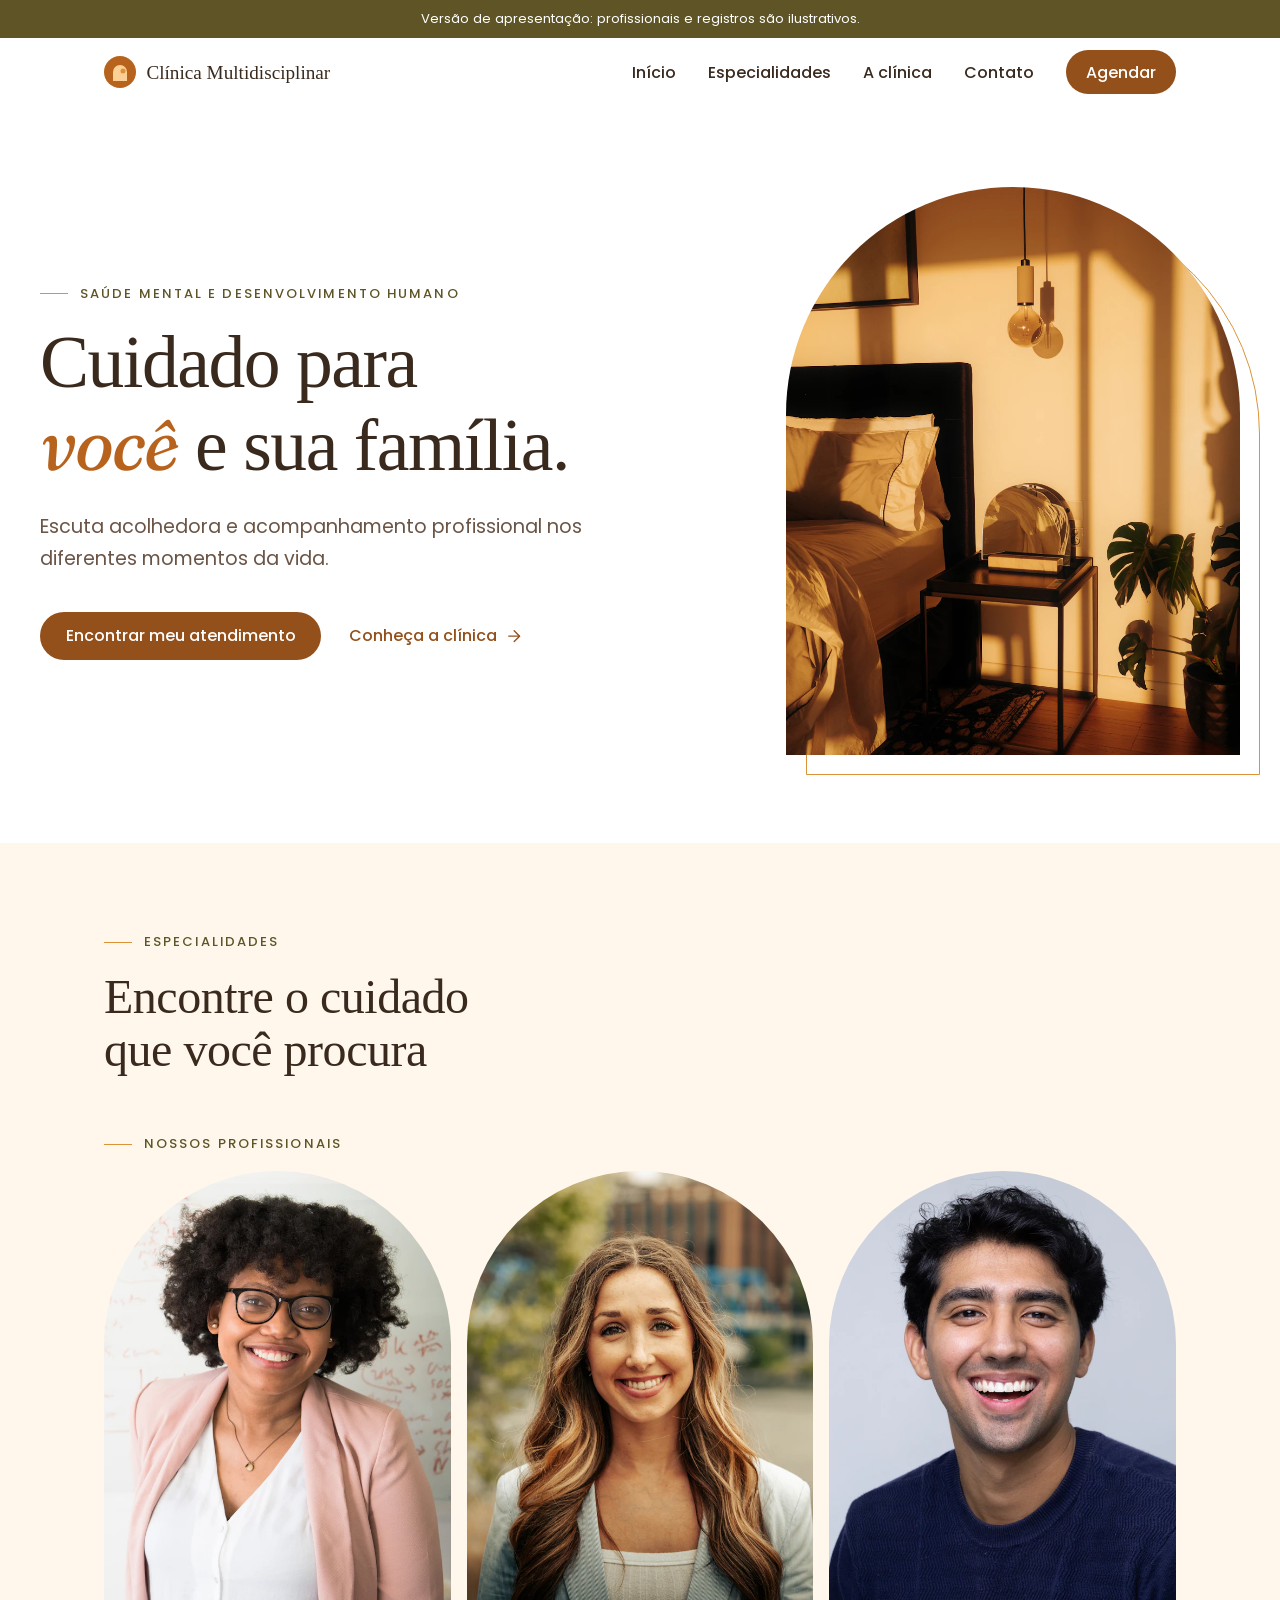
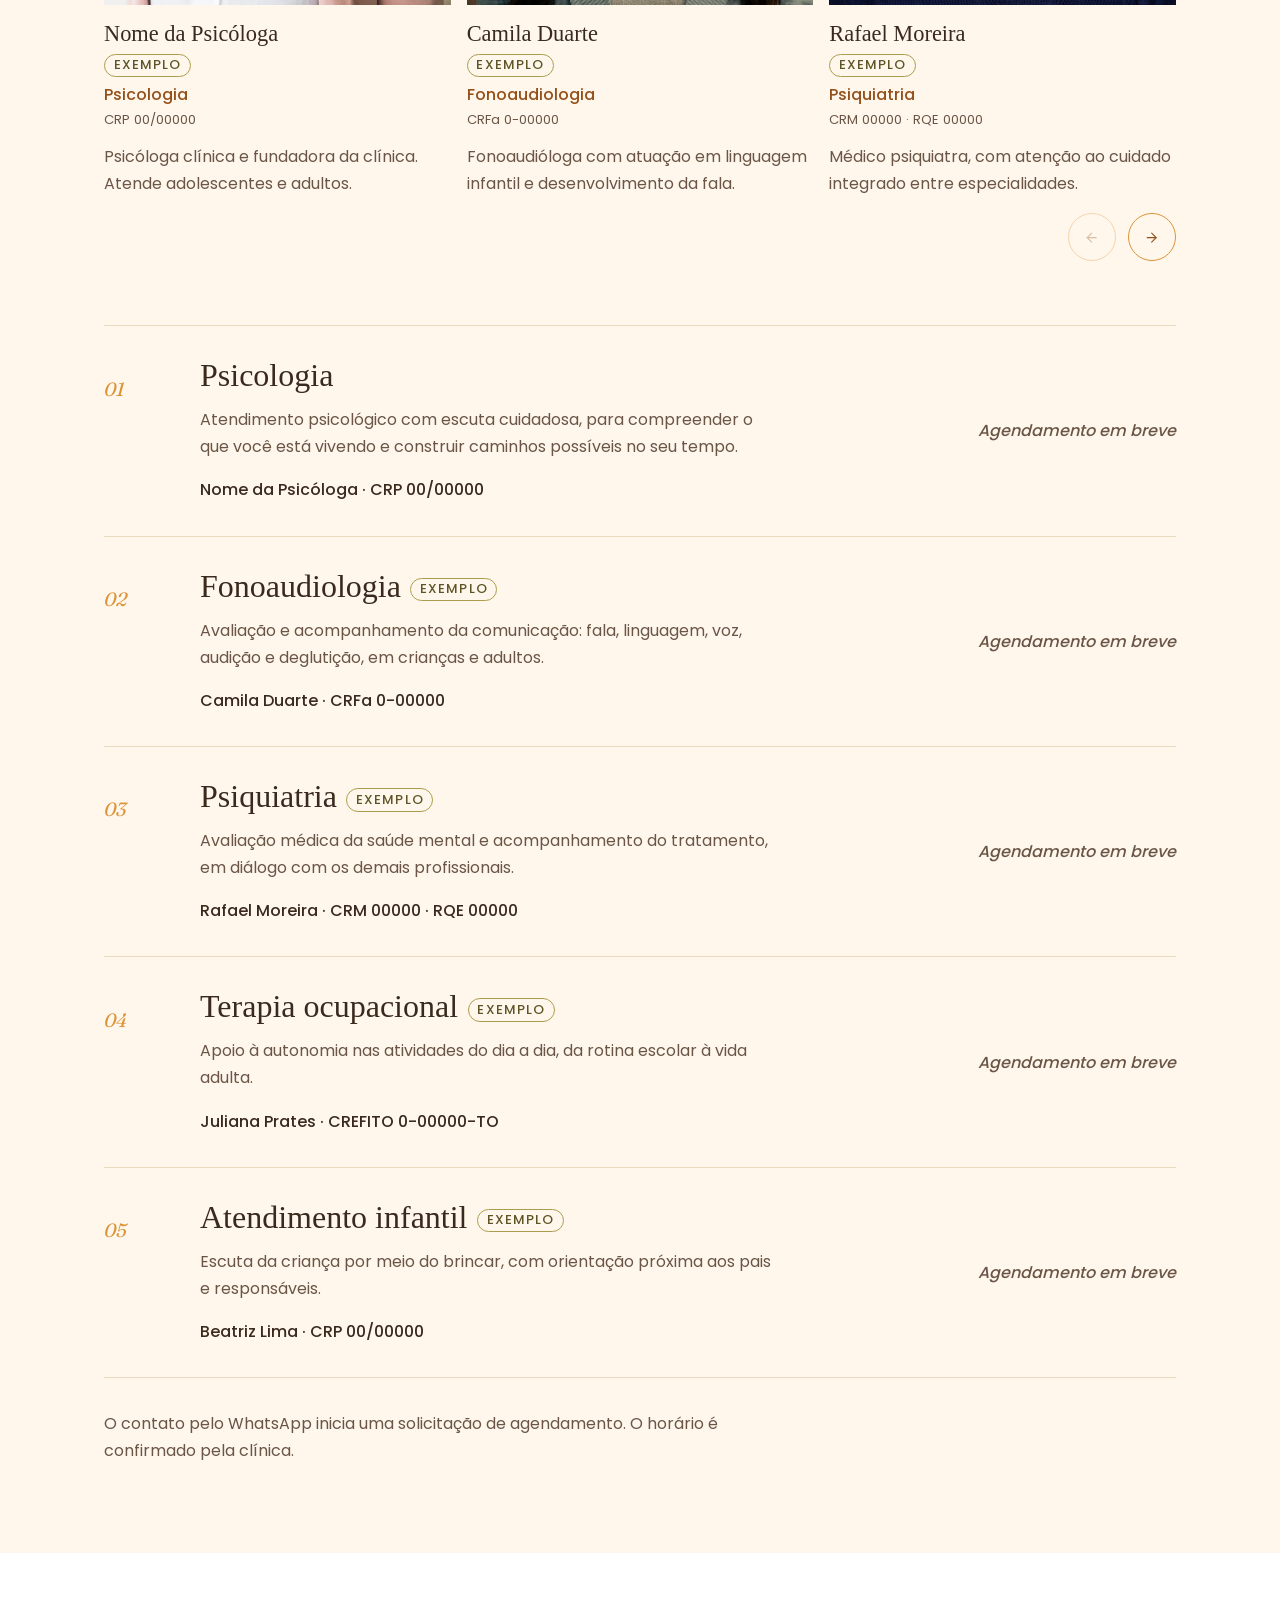
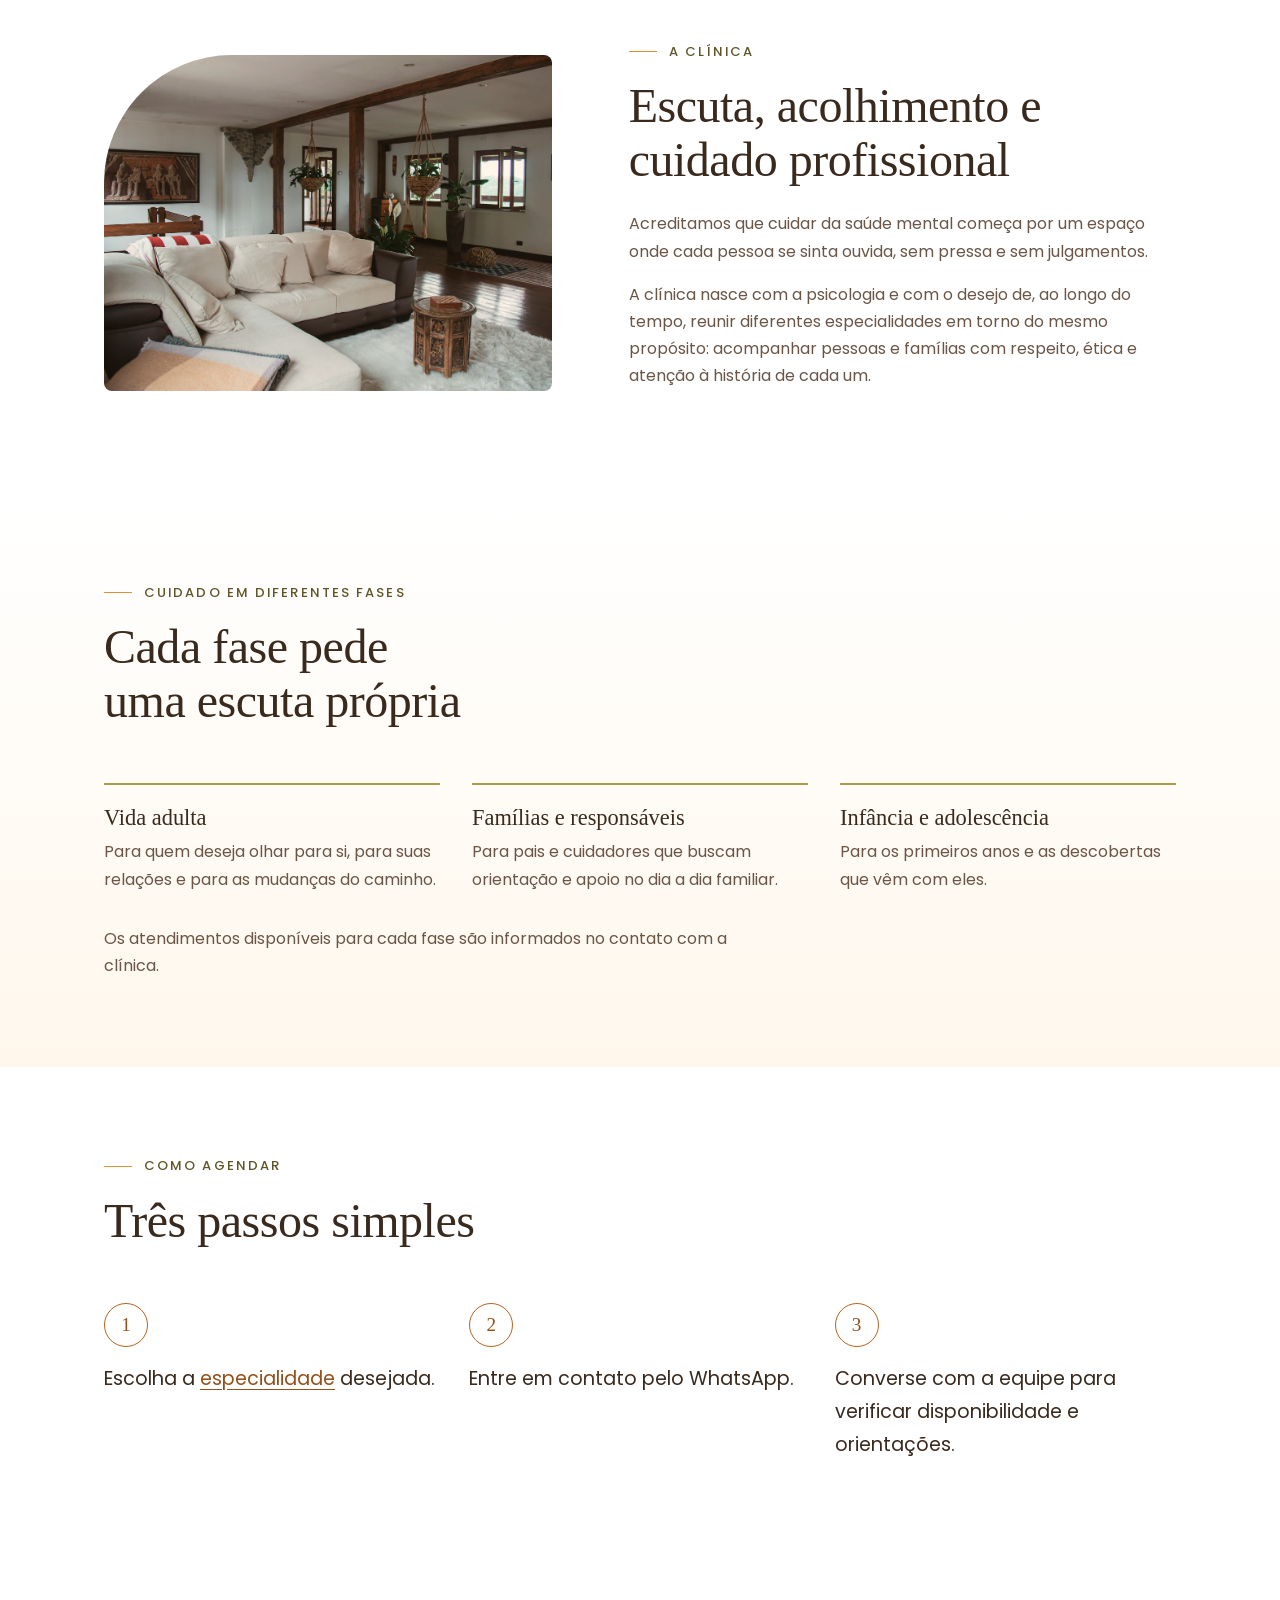
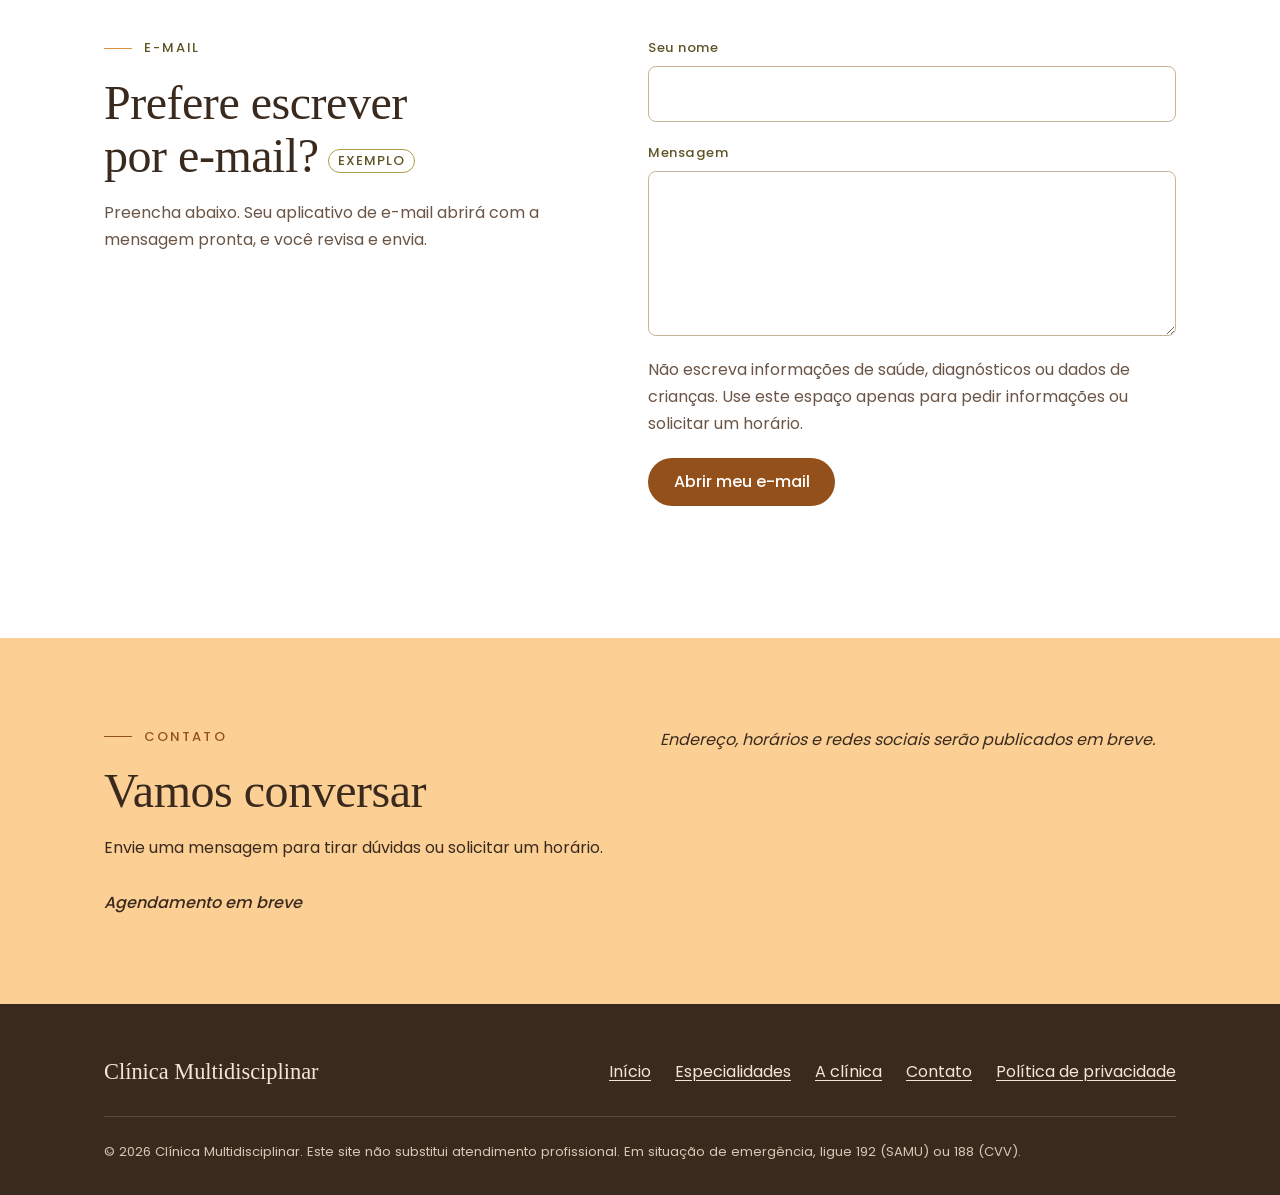
==== index.html @ 629d05ef "Ajustes de design compatíveis com a identidade da clínica Título do hero em até 2 linhas em todas as" ====
<!doctype html>
<html lang="pt-BR">
<head>
  <meta charset="utf-8">
  <meta name="viewport" content="width=device-width, initial-scale=1">
  <!-- PENDENTE: trocar "Clínica Multidisciplinar" pelo nome definitivo em todo o projeto -->
  <title>Clínica Multidisciplinar — Psicologia e cuidado para você e sua família</title>
  <meta name="description" content="Espaço de escuta acolhedora e acompanhamento profissional em saúde mental e desenvolvimento humano. Agende pelo WhatsApp.">
  <meta name="theme-color" content="#FFFFFF">
  <!-- PENDENTE: com o domínio definido, adicionar <link rel="canonical">, og:url e og:image (URLs absolutas) -->
  <meta property="og:type" content="website">
  <meta property="og:locale" content="pt_BR">
  <meta property="og:title" content="Clínica Multidisciplinar">
  <meta property="og:description" content="Escuta acolhedora e acompanhamento profissional em diferentes momentos da vida.">
  <link rel="icon" href="assets/icons/favicon.svg" type="image/svg+xml">
  <link rel="preload" href="assets/fonts/fraunces-var.woff2" as="font" type="font/woff2" crossorigin>
  <link rel="preload" href="assets/fonts/poppins-400.woff2" as="font" type="font/woff2" crossorigin>
  <link rel="stylesheet" href="style.css">
  <script src="dados.js" defer></script>
  <script src="script.js" defer></script>
</head>
<body>
  <a class="pular" href="#conteudo">Pular para o conteúdo</a>

  <header class="cabecalho">
    <div class="cabecalho__interno">
      <!-- PENDENTE: logotipo definitivo -->
      <a class="marca" href="#inicio" aria-label="Clínica Multidisciplinar — início">
        <img src="assets/icons/favicon.svg" alt="" width="32" height="32">
        <span>Clínica Multidisciplinar</span>
      </a>

      <button class="botao-menu" id="botao-menu" type="button" aria-expanded="false" aria-controls="menu" aria-label="Abrir menu">
        <span class="botao-menu__linhas" aria-hidden="true"></span>
      </button>

      <nav class="menu" id="menu" aria-label="Principal">
        <ul>
          <li><a href="#inicio">Início</a></li>
          <li><a href="#especialidades">Especialidades</a></li>
          <li><a href="#clinica">A clínica</a></li>
          <li><a href="#contato">Contato</a></li>
        </ul>
        <a class="botao botao--pequeno" href="#especialidades">Agendar</a>
      </nav>
    </div>
  </header>

  <main id="conteudo">
    <section class="hero" id="inicio" aria-labelledby="titulo-hero">
      <div class="hero__texto">
        <p class="sobretitulo">Saúde mental e desenvolvimento humano</p>
        <h1 id="titulo-hero">Cuidado para <em>você</em> e sua família.</h1>
        <p class="hero__sub">Escuta acolhedora e acompanhamento profissional nos diferentes momentos da vida.</p>
        <div class="hero__acoes">
          <a class="botao" href="#especialidades">Encontrar meu atendimento</a>
          <a class="link-seta" href="#clinica">Conheça a clínica
            <svg class="icone" aria-hidden="true"><use href="assets/icons/icones.svg#i-seta"></use></svg>
          </a>
        </div>
      </div>
      <figure class="hero__imagem">
        <!-- PENDENTE: foto de exemplo (Unsplash). Trocar por foto autorizada da cliente. -->
        <img src="assets/images/hero.webp" alt="Luz dourada de fim de tarde em um ambiente acolhedor, com uma planta ao lado" width="900" height="1125" fetchpriority="high">
      </figure>
    </section>

    <section class="secao especialidades" id="especialidades" aria-labelledby="titulo-especialidades">
      <div class="secao__cabeca revelar">
        <p class="sobretitulo">Especialidades</p>
        <h2 id="titulo-especialidades">Encontre o cuidado que você procura</h2>
      </div>
      <!-- Carrossel dos profissionais: montado por script.js a partir de dados.js. Fica oculto se não houver profissional. -->
      <div class="carrossel revelar" id="carrossel" role="region" aria-roledescription="carrossel" aria-label="Profissionais" hidden>
        <p class="sobretitulo">Nossos profissionais</p>
        <ul class="carrossel__faixa" id="carrossel-faixa" tabindex="0" aria-label="Lista de profissionais"></ul>
        <div class="carrossel__controles" id="carrossel-controles" hidden>
          <button class="carrossel__botao carrossel__botao--ant" type="button" aria-controls="carrossel-faixa" aria-label="Foto anterior">
            <svg class="icone" aria-hidden="true"><use href="assets/icons/icones.svg#i-seta"></use></svg>
          </button>
          <button class="carrossel__botao" type="button" aria-controls="carrossel-faixa" aria-label="Próxima foto">
            <svg class="icone" aria-hidden="true"><use href="assets/icons/icones.svg#i-seta"></use></svg>
          </button>
        </div>
      </div>
      <ul class="especialidades__lista" id="lista-especialidades"></ul>
      <noscript><p class="aviso">Para ver as especialidades e agendar, ative o JavaScript ou consulte a seção de contato.</p></noscript>
      <p class="nota revelar">O contato pelo WhatsApp inicia uma solicitação de agendamento. O horário é confirmado pela clínica.</p>
    </section>

    <section class="secao clinica" id="clinica" aria-labelledby="titulo-clinica">
      <figure class="clinica__imagem revelar">
        <!-- PENDENTE: foto de exemplo (Unsplash). Trocar por foto autorizada do espaço da clínica. -->
        <img src="assets/images/clinica.webp" alt="Sala ampla e iluminada, com sofá claro, plantas suspensas e vigas de madeira" width="1100" height="825" loading="lazy">
      </figure>
      <div class="clinica__texto revelar">
        <p class="sobretitulo">A clínica</p>
        <h2 id="titulo-clinica">Escuta, acolhimento e cuidado profissional</h2>
        <p>Acreditamos que cuidar da saúde mental começa por um espaço onde cada pessoa se sinta ouvida, sem pressa e sem julgamentos.</p>
        <p>A clínica nasce com a psicologia e com o desejo de, ao longo do tempo, reunir diferentes especialidades em torno do mesmo propósito: acompanhar pessoas e famílias com respeito, ética e atenção à história de cada um.</p>
      </div>
    </section>

    <section class="secao fases" aria-labelledby="titulo-fases">
      <div class="secao__cabeca revelar">
        <p class="sobretitulo">Cuidado em diferentes fases</p>
        <h2 id="titulo-fases">Cada fase pede uma escuta própria</h2>
      </div>
      <ul class="fases__lista">
        <li class="revelar">
          <h3>Vida adulta</h3>
          <p>Para quem deseja olhar para si, para suas relações e para as mudanças do caminho.</p>
        </li>
        <li class="revelar">
          <h3>Famílias e responsáveis</h3>
          <p>Para pais e cuidadores que buscam orientação e apoio no dia a dia familiar.</p>
        </li>
        <li class="revelar">
          <h3>Infância e adolescência</h3>
          <p>Para os primeiros anos e as descobertas que vêm com eles.</p>
        </li>
      </ul>
      <p class="nota revelar">Os atendimentos disponíveis para cada fase são informados no contato com a clínica.</p>
    </section>

    <section class="secao passos" id="como-agendar" aria-labelledby="titulo-passos">
      <div class="secao__cabeca revelar">
        <p class="sobretitulo">Como agendar</p>
        <h2 id="titulo-passos">Três passos simples</h2>
      </div>
      <ol class="passos__lista">
        <li class="revelar"><span class="passos__num" aria-hidden="true">1</span><p>Escolha a <a href="#especialidades">especialidade</a> desejada.</p></li>
        <li class="revelar"><span class="passos__num" aria-hidden="true">2</span><p>Entre em contato pelo WhatsApp.</p></li>
        <li class="revelar"><span class="passos__num" aria-hidden="true">3</span><p>Converse com a equipe para verificar disponibilidade e orientações.</p></li>
      </ol>
    </section>

    <!-- O formulário não envia nada pelo site: monta um mailto: e abre o e-mail da pessoa. A seção só aparece se houver e-mail em dados.js. -->
    <section class="secao email" id="email" aria-labelledby="titulo-email" hidden>
      <div class="secao__cabeca revelar">
        <p class="sobretitulo">E-mail</p>
        <h2 id="titulo-email">Prefere escrever por e-mail?</h2>
        <p>Preencha abaixo. Seu aplicativo de e-mail abrirá com a mensagem pronta, e você revisa e envia.</p>
      </div>
      <form class="email__form revelar" id="form-email" hidden>
        <div class="campo">
          <label for="email-nome">Seu nome</label>
          <input id="email-nome" name="nome" type="text" autocomplete="name" maxlength="80" required>
        </div>
        <div class="campo">
          <label for="email-mensagem">Mensagem</label>
          <textarea id="email-mensagem" name="mensagem" rows="5" maxlength="1000" required aria-describedby="email-cuidado"></textarea>
        </div>
        <p class="nota" id="email-cuidado">Não escreva informações de saúde, diagnósticos ou dados de crianças. Use este espaço apenas para pedir informações ou solicitar um horário.</p>
        <button class="botao" type="submit">Abrir meu e-mail</button>
        <p class="email__aviso" id="email-aviso" role="status"></p>
      </form>
    </section>

    <section class="secao contato" id="contato" aria-labelledby="titulo-contato">
      <div class="contato__cabeca revelar">
        <p class="sobretitulo">Contato</p>
        <h2 id="titulo-contato">Vamos conversar</h2>
        <p>Envie uma mensagem para tirar dúvidas ou solicitar um horário.</p>
        <div id="contato-whatsapp"></div>
      </div>
      <dl class="contato__dados revelar" id="dados-contato"></dl>
      <p class="aviso" id="contato-pendente" hidden>Endereço, horários e redes sociais serão publicados em breve.</p>
    </section>
  </main>

  <footer class="rodape">
    <div class="rodape__interno">
      <p class="rodape__nome">Clínica Multidisciplinar</p>
      <nav aria-label="Rodapé">
        <ul>
          <li><a href="#inicio">Início</a></li>
          <li><a href="#especialidades">Especialidades</a></li>
          <li><a href="#clinica">A clínica</a></li>
          <li><a href="#contato">Contato</a></li>
          <li><a href="privacy.html">Política de privacidade</a></li>
        </ul>
      </nav>
      <!-- PENDENTE: nome da psicóloga responsável e CRP, quando confirmados -->
      <p class="rodape__legal">© <span id="ano">2026</span> Clínica Multidisciplinar. Este site não substitui atendimento profissional. Em situação de emergência, ligue 192&nbsp;(SAMU) ou 188&nbsp;(CVV).</p>
    </div>
  </footer>
</body>
</html>
---- style.css ----
/* ===== Fontes (locais, licença OFL) ===== */
@font-face { font-family: "Fraunces"; src: url("assets/fonts/fraunces-var.woff2") format("woff2"); font-weight: 300 700; font-style: normal; font-display: swap; }
@font-face { font-family: "Fraunces"; src: url("assets/fonts/fraunces-var-italic.woff2") format("woff2"); font-weight: 300 700; font-style: italic; font-display: swap; }
@font-face { font-family: "Poppins"; src: url("assets/fonts/poppins-400.woff2") format("woff2"); font-weight: 400; font-display: swap; }
@font-face { font-family: "Poppins"; src: url("assets/fonts/poppins-500.woff2") format("woff2"); font-weight: 500; font-display: swap; }
@font-face { font-family: "Poppins"; src: url("assets/fonts/poppins-600.woff2") format("woff2"); font-weight: 600; font-display: swap; }

/* ===== Identidade ===== */
:root {
  /* Paleta oficial */
  --branco: #FFFFFF;
  --creme: #FCD095;
  --caramelo: #DC9337;
  --terracota: #B7631D;   /* 4.4:1 no branco: só títulos grandes e detalhes */
  --oliva: #AC9C4E;       /* decorativo */
  /* Derivadas para contraste AA em texto pequeno */
  --terracota-escuro: #94501A; /* 6.1:1 no branco */
  --terracota-profundo: #7A4214; /* hover dos botões */
  --oliva-escuro: #5E5426;
  /* Tons de apoio (avatares e campos) */
  --oliva-claro: #E9E1BE;
  --areia: #F6DDB8;
  --pessego: #F0D3BC;
  --borda-campo: #C9B398;
  --texto: #3A2A1E;
  --texto-suave: #6A5546;
  --fundo-claro: #FFF7EC;
  --linha: #EBD9C2;

  --fonte-titulo: "Fraunces", Georgia, "Times New Roman", serif;
  --fonte-texto: "Poppins", system-ui, -apple-system, "Segoe UI", sans-serif;

  --largura: 72rem;
  --gutter: clamp(1rem, 4vw, 2.5rem);
  --secao: clamp(3.5rem, 7vw, 5.5rem);
  --raio: 1rem;
  --altura-cabecalho: 4.25rem;

  /* Escala de tipos: pequeno, corpo (1rem), destaque, h3, h2 */
  --t-pequeno: .82rem;
  --t-destaque: 1.2rem;
  --t-h3: 1.4rem;
  --t-h2: clamp(2rem, 1.4rem + 2.6vw, 3rem);
}

/* ===== Base ===== */
*, *::before, *::after { box-sizing: border-box; }
html { scroll-behavior: smooth; scroll-padding-top: var(--altura-cabecalho); -webkit-text-size-adjust: 100%; }
body {
  margin: 0;
  background: var(--branco);
  color: var(--texto);
  font: 400 1rem/1.7 var(--fonte-texto);
  overflow-x: clip;
}
img, svg { display: block; max-width: 100%; height: auto; }
h1, h2, h3 { font-family: var(--fonte-titulo); font-weight: 400; line-height: 1.12; margin: 0; color: var(--texto); font-optical-sizing: auto; }
h2 { font-size: var(--t-h2); letter-spacing: -0.01em; text-wrap: balance; }
h3 { font-size: var(--t-h3); }
p { margin: 0 0 1rem; }
a { color: var(--terracota-escuro); text-underline-offset: .2em; }
ul, ol { margin: 0; padding: 0; list-style: none; }
figure { margin: 0; }
:focus-visible { outline: 3px solid var(--terracota-escuro); outline-offset: 3px; border-radius: 4px; }
.icone { width: 1.15em; height: 1.15em; flex: none; }

.pular {
  position: absolute; left: 1rem; top: -4rem; z-index: 100;
  background: var(--texto); color: var(--branco); padding: .6rem 1rem; border-radius: .5rem;
}
.pular:focus { top: 1rem; }

.sobretitulo {
  display: flex; align-items: center; gap: .75rem;
  font-size: var(--t-pequeno); font-weight: 500; letter-spacing: .16em; text-transform: uppercase;
  color: var(--oliva-escuro); margin-bottom: 1rem;
}
.sobretitulo::before { content: ""; width: 1.75rem; height: 1px; background: var(--caramelo); }

/* ===== Botões ===== */
.botao {
  display: inline-flex; align-items: center; justify-content: center; gap: .6rem;
  min-height: 3rem; padding: .8rem 1.6rem;
  background: var(--terracota-escuro); color: var(--branco);
  font: 500 1rem/1.2 var(--fonte-texto); text-decoration: none;
  border-radius: 999px; border: 0;
  touch-action: manipulation; /* sem atraso de duplo toque no celular */
  transition: background-color .25s ease, transform .25s ease;
}
.botao:hover { background: var(--terracota-profundo); transform: translateY(-2px); }
.botao:active { transform: translateY(0); }
.botao--pequeno { min-height: 2.75rem; padding: .6rem 1.25rem; }
/* Aviso sem link: texto simples, para não parecer um botão que não funciona */
.botao--pendente {
  background: transparent; color: var(--texto-suave);
  min-height: 0; padding: 0; font-style: italic; cursor: default;
}

.link-seta {
  display: inline-flex; align-items: center; gap: .5rem; min-height: 3rem;
  font-weight: 500; text-decoration: none;
}
.link-seta .icone { transition: transform .25s ease; }
.link-seta:hover .icone { transform: translateX(4px); }

/* ===== Cabeçalho ===== */
.cabecalho {
  position: sticky; top: 0; z-index: 50;
  background: rgba(255, 255, 255, .92);
  backdrop-filter: blur(10px);
  border-bottom: 1px solid transparent;
  transition: border-color .3s ease;
}
.cabecalho.rolado { border-color: var(--linha); }
.cabecalho__interno {
  max-width: var(--largura); margin: 0 auto; padding: 0 var(--gutter);
  height: var(--altura-cabecalho);
  display: flex; align-items: center; justify-content: space-between; gap: 1rem;
}
.marca {
  display: flex; align-items: center; gap: .65rem;
  color: var(--texto); text-decoration: none;
  font-family: var(--fonte-titulo); font-size: var(--t-destaque); line-height: 1.1;
}
.marca img { width: 2rem; height: 2rem; }

.botao-menu {
  display: none; width: 2.75rem; height: 2.75rem; padding: 0;
  background: none; border: 0; border-radius: .5rem; cursor: pointer; color: var(--texto);
  touch-action: manipulation;
}
.botao-menu__linhas, .botao-menu__linhas::before, .botao-menu__linhas::after {
  display: block; width: 1.4rem; height: 2px; margin: 0 auto;
  background: currentColor; border-radius: 2px; transition: transform .3s ease, opacity .3s ease;
}
.botao-menu__linhas { position: relative; }
.botao-menu__linhas::before, .botao-menu__linhas::after { content: ""; position: absolute; left: 0; }
.botao-menu__linhas::before { top: -7px; }
.botao-menu__linhas::after { top: 7px; }
.botao-menu[aria-expanded="true"] .botao-menu__linhas { background: transparent; }
.botao-menu[aria-expanded="true"] .botao-menu__linhas::before { transform: translateY(7px) rotate(45deg); }
.botao-menu[aria-expanded="true"] .botao-menu__linhas::after { transform: translateY(-7px) rotate(-45deg); }

.menu ul a {
  display: block; padding: .75rem 0;
  color: var(--texto); text-decoration: none; font-weight: 500;
}
.menu ul a:hover { color: var(--terracota-escuro); }

/* Sem JS: menu sempre visível, em linha */
html:not(.js) .cabecalho__interno:has(.menu) { height: auto; flex-wrap: wrap; padding-block: .75rem; }
html:not(.js) .menu ul { display: flex; flex-wrap: wrap; gap: 0 1.25rem; }

/* Com JS, abaixo de 900px: menu compacto */
@media (max-width: 899.98px) {
  .js .botao-menu { display: block; }
  .js .menu {
    position: absolute; left: 0; right: 0; top: 100%;
    background: var(--branco); border-bottom: 1px solid var(--linha);
    padding: .5rem var(--gutter) 1.5rem;
    visibility: hidden; opacity: 0; transform: translateY(-8px);
    transition: opacity .25s ease, transform .25s ease, visibility 0s linear .25s;
  }
  .js .menu.aberto {
    visibility: visible; opacity: 1; transform: none;
    transition: opacity .25s ease, transform .25s ease;
  }
  .js .menu ul a { border-bottom: 1px solid var(--linha); }
  .js .menu .botao { margin-top: 1.25rem; width: 100%; }
}

/* ===== Hero ===== */
.hero {
  max-width: 84rem; margin: 0 auto;
  padding: clamp(2.5rem, 7vw, 5rem) var(--gutter) var(--secao);
  display: grid; gap: clamp(2.5rem, 6vw, 4rem); align-items: center;
}
.hero h1 {
  font-size: clamp(2.5rem, 1.6rem + 4.6vw, 4.6rem);
  letter-spacing: -0.02em; margin-bottom: 1.5rem;
  text-wrap: balance;
}
.hero h1 em { font-style: italic; color: var(--terracota); }
.hero__sub { font-size: var(--t-destaque); color: var(--texto-suave); max-width: 34rem; margin-bottom: 2.25rem; }
.hero__acoes { display: flex; flex-wrap: wrap; align-items: center; gap: 1rem 1.75rem; }
.hero__imagem { position: relative; max-width: 32rem; justify-self: center; width: 100%; }
.hero__imagem::before {
  content: ""; position: absolute; inset: 1.25rem -1.25rem -1.25rem 1.25rem;
  border: 1px solid var(--caramelo); border-radius: 9999px 9999px 0 0; z-index: -1; /* raio enorme = semicírculo exato */
}
.hero__imagem img { width: 100%; aspect-ratio: 4 / 5; object-fit: cover; border-radius: 9999px 9999px 0 0; background: var(--creme); }

/* Entrada do hero (só CSS) */
@keyframes surgir { from { opacity: 0; transform: translateY(16px); } to { opacity: 1; transform: none; } }
.hero__texto > * { animation: surgir .8s cubic-bezier(.2, .7, .2, 1) both; }
.hero__texto > :nth-child(2) { animation-delay: .1s; }
.hero__texto > :nth-child(3) { animation-delay: .2s; }
.hero__texto > :nth-child(4) { animation-delay: .3s; }
.hero__imagem { animation: surgir 1s .2s cubic-bezier(.2, .7, .2, 1) both; }

/* ===== Seções ===== */
.secao { max-width: var(--largura); margin: 0 auto; padding: var(--secao) var(--gutter); }
.secao__cabeca { max-width: 40rem; margin-bottom: clamp(2rem, 5vw, 3.5rem); }
.nota { font-size: 1rem; color: var(--texto-suave); margin: 2rem 0 0; max-width: 40rem; }
.aviso { color: var(--texto-suave); font-style: italic; }

/* Especialidades: lista editorial, funciona com 1 ou muitas */
.especialidades { position: relative; }
.especialidades::before {
  content: ""; position: absolute; inset: 0 calc(50% - 50vw); z-index: -1;
  background: var(--fundo-claro);
}
/* Carrossel de fotos */
.carrossel { margin-bottom: clamp(2.5rem, 6vw, 4rem); }
.carrossel__faixa {
  display: flex; gap: 1rem; overflow-x: auto; padding-bottom: .5rem;
  scroll-snap-type: x mandatory; scrollbar-width: none; overscroll-behavior-x: contain;
}
.carrossel__faixa::-webkit-scrollbar { display: none; }
.carrossel__faixa li { flex: 0 0 100%; scroll-snap-align: start; }
@media (min-width: 640px) { .carrossel__faixa li { flex-basis: calc((100% - 1rem) / 2); } }
@media (min-width: 900px) { .carrossel__faixa li { flex-basis: calc((100% - 2rem) / 3); } }
.carrossel__controles { display: flex; justify-content: flex-end; gap: .75rem; margin-top: .5rem; }
.carrossel__botao {
  display: grid; place-items: center; width: 3rem; height: 3rem; padding: 0; cursor: pointer;
  background: transparent; color: var(--terracota-escuro);
  border: 1px solid var(--caramelo); border-radius: 50%; touch-action: manipulation;
  transition: background-color .25s ease, color .25s ease;
}
.carrossel__botao:hover:not(:disabled) { background: var(--terracota-escuro); color: var(--branco); border-color: var(--terracota-escuro); }
.carrossel__botao:disabled { opacity: .35; cursor: default; }
.carrossel__botao--ant .icone { transform: rotate(180deg); }

.especialidades__lista { border-top: 1px solid var(--linha); }
.especialidade {
  display: grid; gap: 1rem 2rem;
  padding: 2rem 0; border-bottom: 1px solid var(--linha);
}
.especialidade__numero { font-family: var(--fonte-titulo); font-style: italic; color: var(--caramelo); font-size: var(--t-destaque); }
.especialidade__nome { font-size: 2rem; margin-bottom: .75rem; }
.especialidade__descricao { color: var(--texto-suave); max-width: 36rem; }
.especialidade__profissional { font-weight: 500; margin: 0; }
.especialidade .botao { justify-self: start; }
.especialidades__lista--unica .especialidade { padding-block: clamp(2rem, 5vw, 3.5rem); }

/* Modo de apresentação */
.faixa-apresentacao {
  margin: 0; padding: .5rem var(--gutter); text-align: center;
  background: var(--oliva-escuro); color: var(--branco); font-size: var(--t-pequeno);
}
.selo-exemplo {
  display: inline-block; vertical-align: middle; margin-left: .6rem; padding: .1rem .55rem;
  font: 500 var(--t-pequeno)/1.4 var(--fonte-texto); letter-spacing: .08em; text-transform: uppercase;
  color: var(--oliva-escuro); border: 1px solid var(--oliva); border-radius: 999px;
}

/* Profissionais (cartões do carrossel) */
.pessoa__foto img, .pessoa__iniciais {
  width: 100%; aspect-ratio: 4 / 5; border-radius: 9999px 9999px .5rem .5rem; /* arco, como no hero */
}
.pessoa__foto img { object-fit: cover; background: var(--creme); }
.pessoa__iniciais {
  display: grid; place-items: center; background: var(--creme); color: var(--terracota-escuro);
  font-family: var(--fonte-titulo); font-size: 3.5rem;
}
.pessoa:nth-child(4n+2) .pessoa__iniciais { background: var(--oliva-claro); color: var(--oliva-escuro); }
.pessoa:nth-child(4n+3) .pessoa__iniciais { background: var(--areia); }
.pessoa:nth-child(4n+4) .pessoa__iniciais { background: var(--pessego); }
.pessoa__nome { font-size: var(--t-h3); margin: 1rem 0 .25rem; }
.pessoa__nome .selo-exemplo { display: table; margin: .5rem 0 .25rem; }
.pessoa__area { margin: 0; font-weight: 500; color: var(--terracota-escuro); }
.pessoa__registro { margin: 0 0 .75rem; font-size: var(--t-pequeno); color: var(--texto-suave); }
.pessoa__bio { margin: 0; color: var(--texto-suave); }

/* A clínica */
.clinica { display: grid; gap: clamp(2rem, 6vw, 5rem); align-items: center; }
.clinica__imagem { max-width: 34rem; }
.clinica__imagem img { width: 100%; aspect-ratio: 4 / 3; object-fit: cover; border-radius: 8rem .5rem .5rem .5rem; background: var(--creme); }
.clinica__texto h2 { margin-bottom: 1.5rem; }
.clinica__texto p:not(.sobretitulo) { color: var(--texto-suave); max-width: 34rem; }

/* Fases da vida */
.fases { position: relative; }
.fases::before {
  content: ""; position: absolute; inset: 0 calc(50% - 50vw); z-index: -1;
  background: linear-gradient(180deg, var(--branco), var(--fundo-claro));
}
.fases__lista { display: grid; gap: 2rem; }
.fases__lista li { padding-top: 1.25rem; border-top: 2px solid var(--oliva); }
.fases__lista h3 { margin-bottom: .5rem; }
.fases__lista p { color: var(--texto-suave); margin: 0; }

/* Passos */
.passos__lista { display: grid; gap: 1.5rem; counter-reset: passo; }
.passos__lista li { display: flex; gap: 1.25rem; align-items: baseline; }
.passos__lista p { margin: 0; font-size: var(--t-destaque); }
.passos__num {
  flex: none; display: grid; place-items: center;
  width: 2.75rem; height: 2.75rem; border-radius: 50%;
  border: 1px solid var(--terracota); color: var(--terracota-escuro);
  font-family: var(--fonte-titulo); font-size: var(--t-destaque); transform: translateY(.35rem);
}

/* E-mail */
.email { display: grid; gap: 2rem; }
.email .secao__cabeca { margin-bottom: 0; }
.email .secao__cabeca p:not(.sobretitulo) { color: var(--texto-suave); margin-top: 1rem; }
.email__form { display: grid; gap: 1.25rem; align-content: start; }
.email__form .campo { margin: 0; display: grid; gap: .4rem; }
.email__form label { font-size: var(--t-pequeno); font-weight: 500; color: var(--oliva-escuro); letter-spacing: .04em; }
.email__form input, .email__form textarea {
  width: 100%; padding: .85rem 1rem; font: inherit; color: var(--texto);
  background: var(--branco); border: 1px solid var(--borda-campo); border-radius: .5rem;
}
.email__form textarea { resize: vertical; min-height: 8rem; }
.email__form .nota { margin: 0; }
.email__form .botao { justify-self: start; }
.email__aviso { margin: 0; min-height: 1.5em; font-size: 1rem; color: var(--texto-suave); }
@media (min-width: 900px) { .email { grid-template-columns: 1fr 1.1fr; gap: 4rem; align-items: start; } }

/* Contato: faixa creme em largura total, botão em destaque */
.contato { position: relative; display: grid; gap: 2.5rem; }
.contato::before { content: ""; position: absolute; inset: 0 calc(50% - 50vw); z-index: -1; background: var(--creme); }
.contato__cabeca h2 { margin-bottom: 1rem; }
.contato__cabeca p:not(.sobretitulo) { color: var(--texto); }
.contato .sobretitulo { color: var(--terracota-escuro); }
.contato .sobretitulo::before { background: var(--terracota-escuro); }
.contato .botao { min-height: 3.5rem; padding-inline: 2rem; }
.contato .botao--pendente { color: var(--texto); min-height: 0; padding: 0; }
.contato .aviso { color: var(--texto); }
.contato__item dt { color: var(--terracota-escuro); }
.contato__mapa { font-size: 1rem; }
#contato-whatsapp { margin-top: 1.75rem; }
.contato__dados { margin: 0; display: grid; gap: 1.5rem; align-content: start; }
.contato__dados:empty { display: none; }
.contato__item dt {
  display: flex; align-items: center; gap: .5rem;
  font-size: var(--t-pequeno); font-weight: 600; letter-spacing: .1em; text-transform: uppercase; color: var(--oliva-escuro);
}
.contato__item dd { margin: .35rem 0 0; overflow-wrap: anywhere; }

/* Rodapé */
.rodape { background: var(--texto); color: #F3E6D6; }
.rodape__interno { max-width: var(--largura); margin: 0 auto; padding: 3rem var(--gutter) 2rem; display: grid; gap: 1.5rem; }
.rodape__nome { font-family: var(--fonte-titulo); font-size: var(--t-h3); margin: 0; }
.rodape ul { display: flex; flex-wrap: wrap; gap: 0 1.5rem; }
.rodape a { color: #F3E6D6; display: inline-block; padding: .4rem 0; }
.rodape a:hover { color: var(--creme); }
.rodape__legal { font-size: var(--t-pequeno); color: #D9C6B2; margin: 0; padding-top: 1.5rem; border-top: 1px solid rgba(255, 255, 255, .15); }

/* Página de privacidade */
.texto-legal { max-width: 46rem; }
.texto-legal h1 { font-size: clamp(2.2rem, 1.6rem + 3vw, 3.4rem); margin-bottom: 1rem; }
.texto-legal h2 { font-size: var(--t-h3); margin: 2.5rem 0 .75rem; }
.texto-legal ul { list-style: disc; padding-left: 1.25rem; margin-bottom: 1rem; }
.pendente { background: var(--fundo-claro); border: 1px dashed var(--caramelo); padding: 0 .25rem; border-radius: 4px; }

/* Revelação na rolagem (só com JS) */
.js .revelar { opacity: 0; transform: translateY(18px); transition: opacity .7s ease, transform .7s cubic-bezier(.2, .7, .2, 1); }
.js .revelar.visivel { opacity: 1; transform: none; }

/* ===== Telas maiores ===== */
@media (min-width: 640px) {
  .fases__lista, .passos__lista { grid-template-columns: repeat(3, 1fr); }
  .passos__lista li { flex-direction: column; gap: 1rem; }
  .passos__num { transform: none; }
  .especialidade { grid-template-columns: 3rem 1fr; }
  .especialidade .botao { grid-column: 2; }
}
@media (min-width: 900px) {
  .botao-menu { display: none; }
  .menu { display: flex; align-items: center; gap: 2rem; }
  .menu ul { display: flex; gap: 2rem; }
  .menu ul a { padding: .5rem 0; }
  .hero { grid-template-columns: 1.2fr .8fr; }
  .hero__imagem { justify-self: end; }
  .clinica { grid-template-columns: .9fr 1.1fr; }
  .especialidade { grid-template-columns: 4rem 1fr auto; align-items: center; }
  .especialidade .botao { grid-column: auto; }
  .especialidade__numero { align-self: start; padding-top: .9rem; }
  .contato { grid-template-columns: 1fr 1fr; align-items: start; }
  .rodape__interno { grid-template-columns: auto 1fr; align-items: center; }
  .rodape nav { justify-self: end; }
  .rodape__legal { grid-column: 1 / -1; }
}

/* ===== Movimento reduzido ===== */
@media (prefers-reduced-motion: reduce) {
  html { scroll-behavior: auto; }
  *, *::before, *::after { animation: none !important; transition: none !important; }
  .js .revelar { opacity: 1; transform: none; }
}
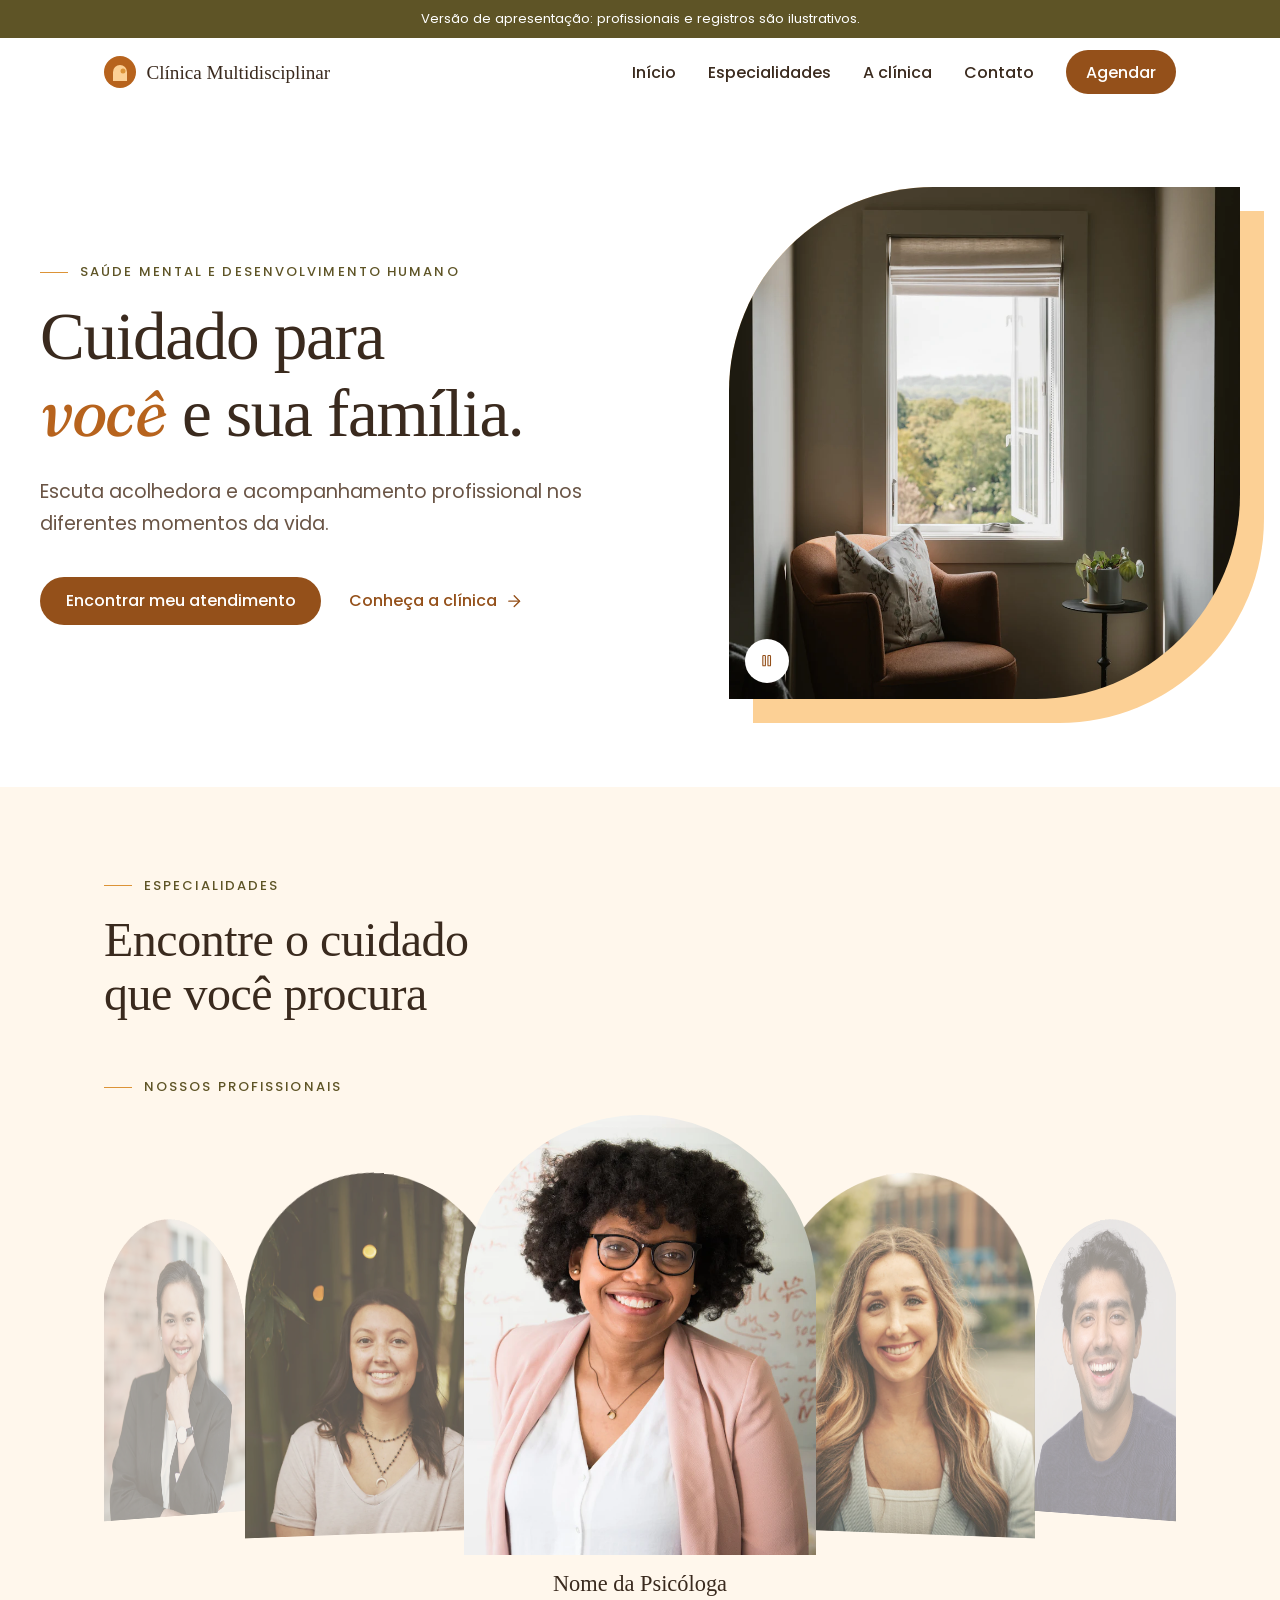
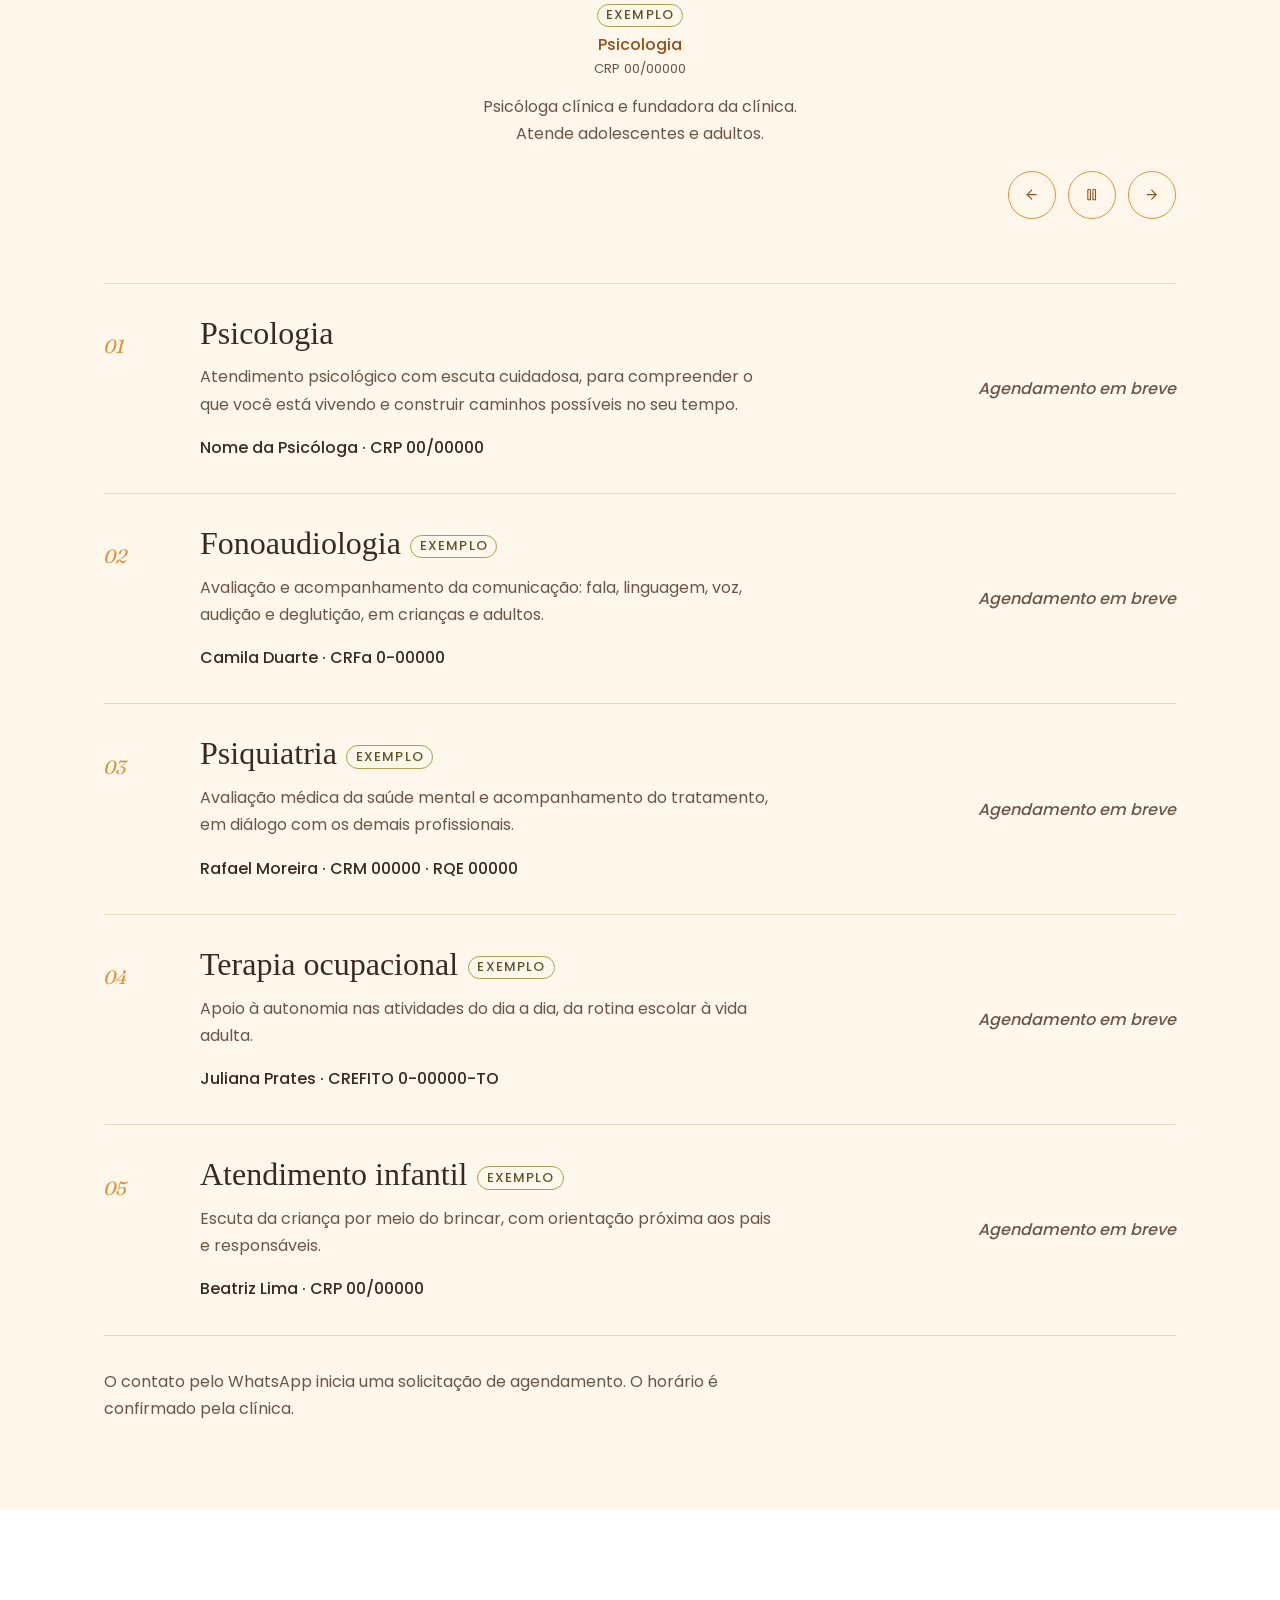
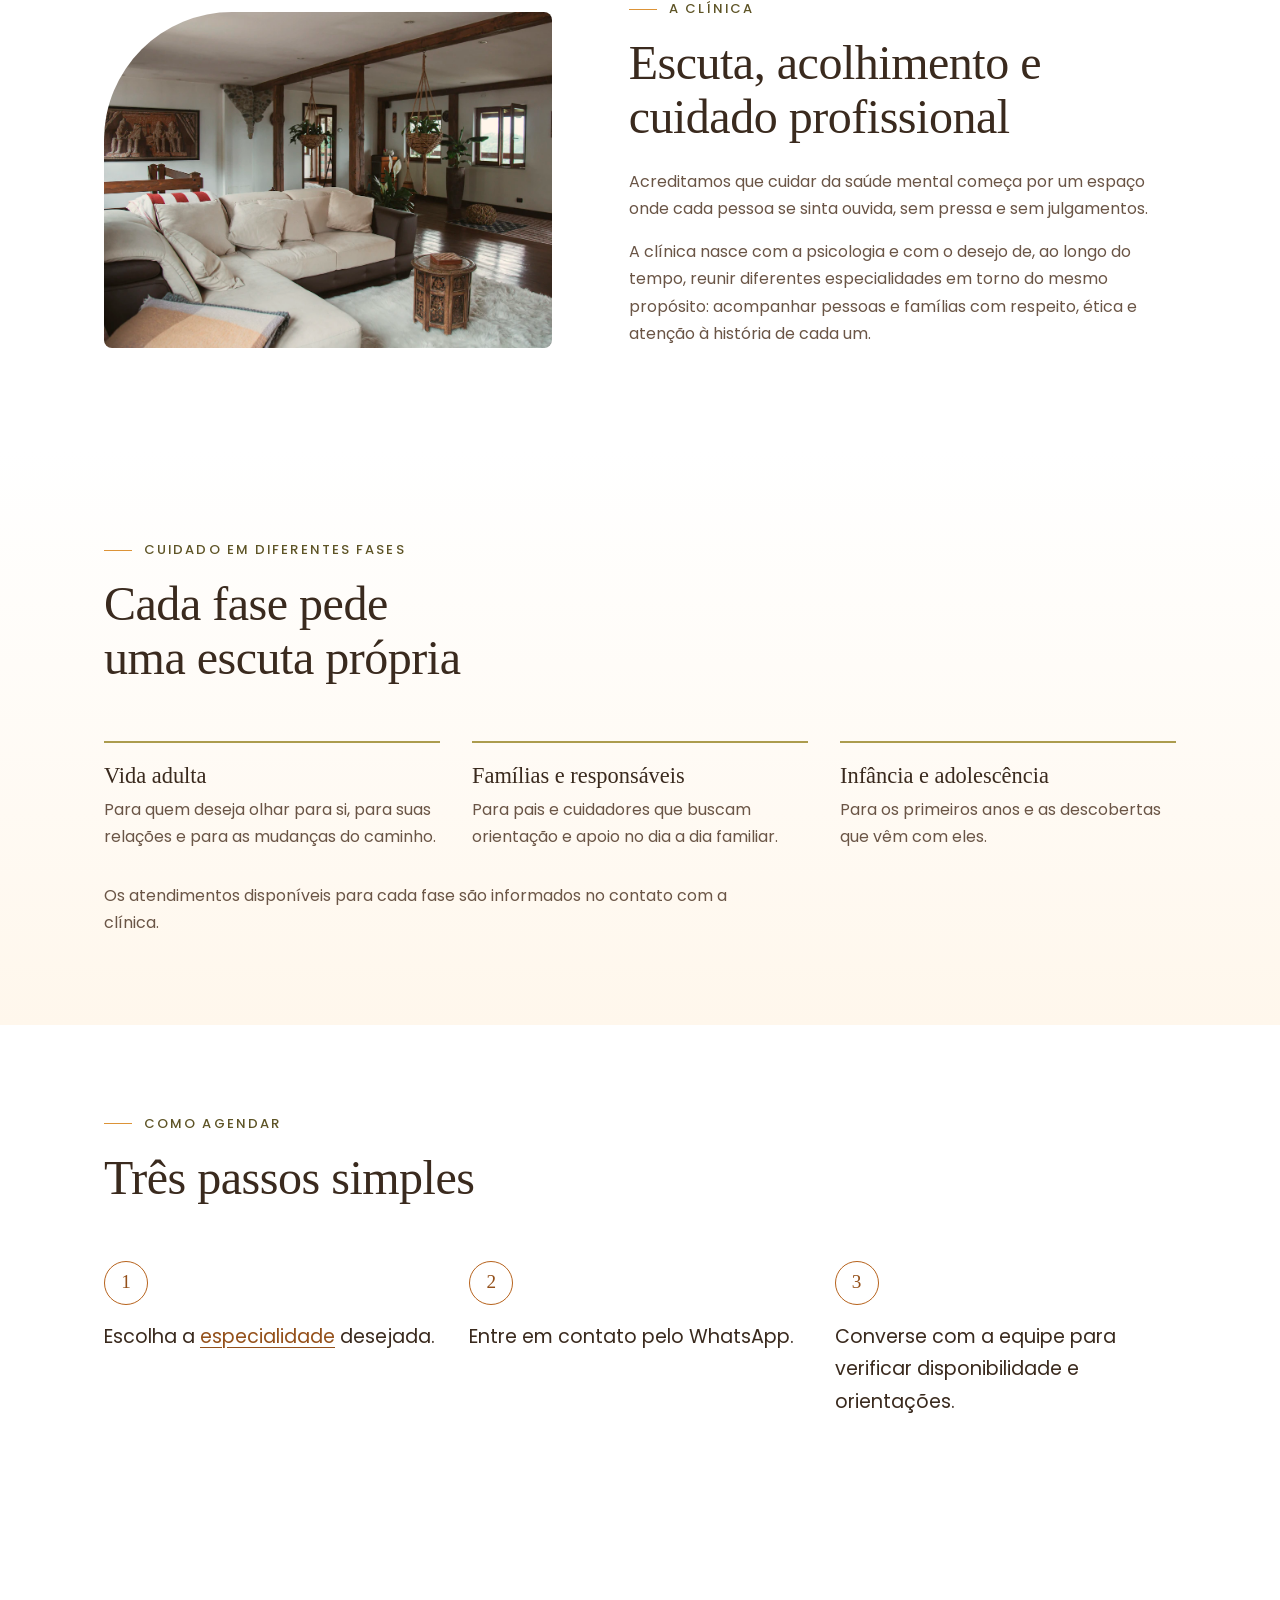
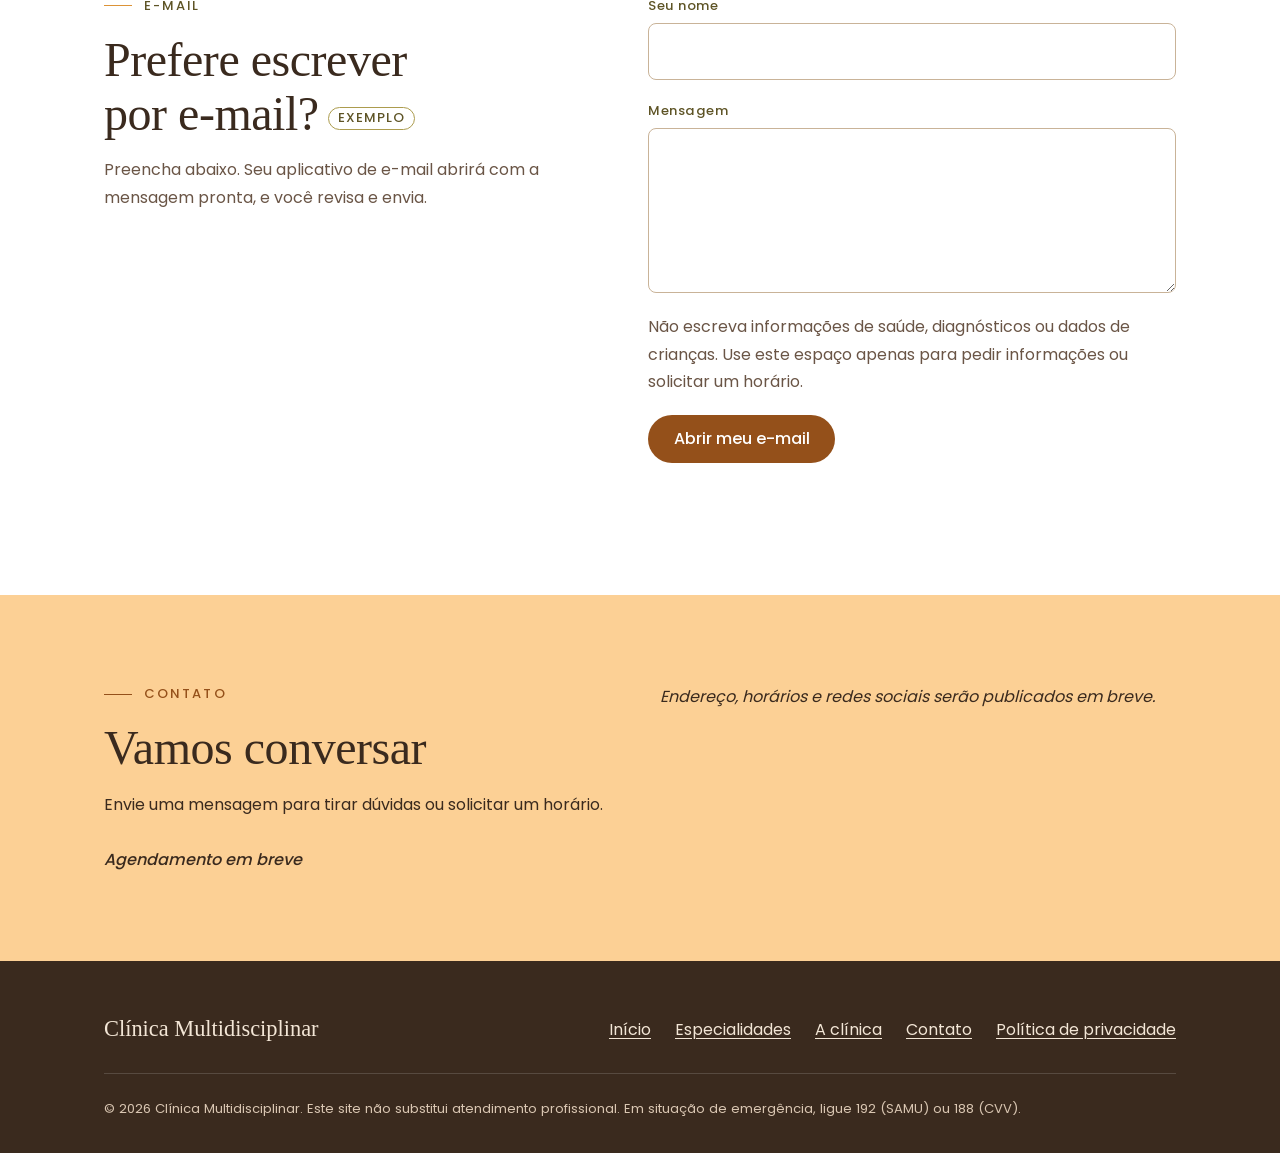
==== commit de2419d8: "Hero com slideshow de clínicas e carrossel 3D dos profissionais Hero: troca o arco por forma de folh" ====
--- a/index.html
+++ b/index.html
@@ -59,10 +59,19 @@
           </a>
         </div>
       </div>
-      <figure class="hero__imagem">
-        <!-- PENDENTE: foto de exemplo (Unsplash). Trocar por foto autorizada da cliente. -->
-        <img src="assets/images/hero.webp" alt="Luz dourada de fim de tarde em um ambiente acolhedor, com uma planta ao lado" width="900" height="1125" fetchpriority="high">
-      </figure>
+      <!-- PENDENTE: fotos de exemplo (Unsplash). Trocar por fotos autorizadas da clínica; para mais fotos, copie um <img>. A primeira aparece sem JavaScript. -->
+      <div class="hero__visual">
+        <div class="hero__fotos" id="hero-fotos">
+          <img class="ativa" src="assets/images/hero/hero-1.webp" alt="Poltrona ao lado de uma janela aberta, com vista para as árvores" width="1000" height="1000" fetchpriority="high">
+          <img src="assets/images/hero/hero-2.webp" alt="Corredor claro com quadros de flores, luz quente e um canto com poltrona" width="1000" height="1000" loading="lazy" aria-hidden="true">
+          <img src="assets/images/hero/hero-3.webp" alt="Poltrona laranja em uma sala ampla, com janelas e vista da cidade" width="1000" height="1000" loading="lazy" aria-hidden="true">
+          <img src="assets/images/hero/hero-4.webp" alt="Luz dourada de fim de tarde em um ambiente acolhedor, com uma planta" width="1000" height="1000" loading="lazy" aria-hidden="true">
+        </div>
+        <button class="hero__pausa" id="hero-pausa" type="button" aria-pressed="false" aria-label="Pausar a troca de fotos" hidden>
+          <svg class="icone ico-pausa" aria-hidden="true"><use href="assets/icons/icones.svg#i-pausa"></use></svg>
+          <svg class="icone ico-play" aria-hidden="true"><use href="assets/icons/icones.svg#i-play"></use></svg>
+        </button>
+      </div>
     </section>
 
     <section class="secao especialidades" id="especialidades" aria-labelledby="titulo-especialidades">
@@ -73,12 +82,16 @@
       <!-- Carrossel dos profissionais: montado por script.js a partir de dados.js. Fica oculto se não houver profissional. -->
       <div class="carrossel revelar" id="carrossel" role="region" aria-roledescription="carrossel" aria-label="Profissionais" hidden>
         <p class="sobretitulo">Nossos profissionais</p>
-        <ul class="carrossel__faixa" id="carrossel-faixa" tabindex="0" aria-label="Lista de profissionais"></ul>
+        <ul class="carrossel__faixa" id="carrossel-faixa" tabindex="0" aria-label="Lista de profissionais (use as setas do teclado para trocar)"></ul>
         <div class="carrossel__controles" id="carrossel-controles" hidden>
-          <button class="carrossel__botao carrossel__botao--ant" type="button" aria-controls="carrossel-faixa" aria-label="Foto anterior">
+          <button class="carrossel__botao carrossel__botao--ant" id="carrossel-ant" type="button" aria-controls="carrossel-faixa" aria-label="Profissional anterior">
             <svg class="icone" aria-hidden="true"><use href="assets/icons/icones.svg#i-seta"></use></svg>
           </button>
-          <button class="carrossel__botao" type="button" aria-controls="carrossel-faixa" aria-label="Próxima foto">
+          <button class="carrossel__botao" id="carrossel-pausa" type="button" aria-pressed="false" aria-label="Pausar a troca automática" hidden>
+            <svg class="icone ico-pausa" aria-hidden="true"><use href="assets/icons/icones.svg#i-pausa"></use></svg>
+            <svg class="icone ico-play" aria-hidden="true"><use href="assets/icons/icones.svg#i-play"></use></svg>
+          </button>
+          <button class="carrossel__botao" id="carrossel-prox" type="button" aria-controls="carrossel-faixa" aria-label="Próximo profissional">
             <svg class="icone" aria-hidden="true"><use href="assets/icons/icones.svg#i-seta"></use></svg>
           </button>
         </div>
--- a/style.css
+++ b/style.css
@@ -176,19 +176,33 @@
   display: grid; gap: clamp(2.5rem, 6vw, 4rem); align-items: center;
 }
 .hero h1 {
-  font-size: clamp(2.5rem, 1.6rem + 4.6vw, 4.6rem);
+  font-size: clamp(2.5rem, 1.6rem + 4.6vw, 4.2rem);
   letter-spacing: -0.02em; margin-bottom: 1.5rem;
   text-wrap: balance;
 }
 .hero h1 em { font-style: italic; color: var(--terracota); }
 .hero__sub { font-size: var(--t-destaque); color: var(--texto-suave); max-width: 34rem; margin-bottom: 2.25rem; }
 .hero__acoes { display: flex; flex-wrap: wrap; align-items: center; gap: 1rem 1.75rem; }
-.hero__imagem { position: relative; max-width: 32rem; justify-self: center; width: 100%; }
-.hero__imagem::before {
-  content: ""; position: absolute; inset: 1.25rem -1.25rem -1.25rem 1.25rem;
-  border: 1px solid var(--caramelo); border-radius: 9999px 9999px 0 0; z-index: -1; /* raio enorme = semicírculo exato */
-}
-.hero__imagem img { width: 100%; aspect-ratio: 4 / 5; object-fit: cover; border-radius: 9999px 9999px 0 0; background: var(--creme); }
+/* Fotos do hero: forma de folha (cantos opostos arredondados), bloco de cor deslocado atrás, troca por fade */
+.hero__visual { position: relative; width: 100%; max-width: 34rem; justify-self: center; }
+.hero__visual::before {
+  content: ""; position: absolute; inset: 1.5rem -1.5rem -1.5rem 1.5rem; z-index: -1;
+  background: var(--creme); border-radius: 40% 0 40% 0;
+}
+.hero__fotos { position: relative; aspect-ratio: 1; overflow: hidden; border-radius: 40% 0 40% 0; background: var(--creme); }
+.hero__fotos img {
+  position: absolute; inset: 0; width: 100%; height: 100%; object-fit: cover;
+  opacity: 0; transform: scale(1); transition: opacity 1.4s ease, transform 7s ease-out;
+}
+.hero__fotos img.ativa { opacity: 1; transform: scale(1.06); }
+.hero__pausa {
+  position: absolute; left: 1rem; bottom: 1rem; z-index: 2;
+  display: grid; place-items: center; width: 2.75rem; height: 2.75rem; padding: 0; cursor: pointer;
+  background: var(--branco); color: var(--terracota-escuro); border: 0; border-radius: 50%;
+  touch-action: manipulation;
+}
+.hero__pausa[aria-pressed="false"] .ico-play, .carrossel__botao[aria-pressed="false"] .ico-play { display: none; }
+.hero__pausa[aria-pressed="true"] .ico-pausa, .carrossel__botao[aria-pressed="true"] .ico-pausa { display: none; }
 
 /* Entrada do hero (só CSS) */
 @keyframes surgir { from { opacity: 0; transform: translateY(16px); } to { opacity: 1; transform: none; } }
@@ -196,7 +210,7 @@
 .hero__texto > :nth-child(2) { animation-delay: .1s; }
 .hero__texto > :nth-child(3) { animation-delay: .2s; }
 .hero__texto > :nth-child(4) { animation-delay: .3s; }
-.hero__imagem { animation: surgir 1s .2s cubic-bezier(.2, .7, .2, 1) both; }
+.hero__visual { animation: surgir 1s .2s cubic-bezier(.2, .7, .2, 1) both; }
 
 /* ===== Seções ===== */
 .secao { max-width: var(--largura); margin: 0 auto; padding: var(--secao) var(--gutter); }
@@ -211,15 +225,27 @@
   background: var(--fundo-claro);
 }
 /* Carrossel de fotos */
-.carrossel { margin-bottom: clamp(2.5rem, 6vw, 4rem); }
+.carrossel { margin-bottom: clamp(2.5rem, 6vw, 4rem); overflow-x: clip; }
+/* Palco 3D: o item do centro (--d: 0) em destaque; os vizinhos recuam, giram e escurecem */
 .carrossel__faixa {
-  display: flex; gap: 1rem; overflow-x: auto; padding-bottom: .5rem;
-  scroll-snap-type: x mandatory; scrollbar-width: none; overscroll-behavior-x: contain;
-}
-.carrossel__faixa::-webkit-scrollbar { display: none; }
-.carrossel__faixa li { flex: 0 0 100%; scroll-snap-align: start; }
-@media (min-width: 640px) { .carrossel__faixa li { flex-basis: calc((100% - 1rem) / 2); } }
-@media (min-width: 900px) { .carrossel__faixa li { flex-basis: calc((100% - 2rem) / 3); } }
+  --cartao: min(68vw, 22rem);
+  position: relative; height: calc(var(--cartao) * 1.25 + 16rem); /* foto 4:5 + nome, área, registro e bio */
+  perspective: 1600px; touch-action: pan-y; user-select: none;
+}
+@media (min-width: 640px) { .carrossel__faixa { height: calc(var(--cartao) * 1.25 + 13rem); } }
+.pessoa {
+  --d: 0; --abs: 0;
+  position: absolute; top: 0; left: 50%; width: var(--cartao); margin-left: calc(var(--cartao) / -2);
+  z-index: calc(10 - var(--abs)); cursor: pointer;
+  opacity: calc(1 - var(--abs) * .3);
+  transform: translateX(calc(var(--d) * 82%)) translateZ(calc(var(--abs) * -200px))
+    rotateY(calc(var(--d) * -35deg)) scale(calc(1 - var(--abs) * .08));
+  transition: transform .9s cubic-bezier(.2, .7, .2, 1), opacity .9s ease;
+}
+.pessoa[aria-current="true"] { cursor: default; }
+.pessoa.oculto { opacity: 0; visibility: hidden; pointer-events: none; }
+.pessoa > :not(.pessoa__foto) { transition: opacity .5s ease; text-align: center; }
+.pessoa:not([aria-current]) > :not(.pessoa__foto) { opacity: 0; }
 .carrossel__controles { display: flex; justify-content: flex-end; gap: .75rem; margin-top: .5rem; }
 .carrossel__botao {
   display: grid; place-items: center; width: 3rem; height: 3rem; padding: 0; cursor: pointer;
@@ -267,7 +293,7 @@
 .pessoa:nth-child(4n+3) .pessoa__iniciais { background: var(--areia); }
 .pessoa:nth-child(4n+4) .pessoa__iniciais { background: var(--pessego); }
 .pessoa__nome { font-size: var(--t-h3); margin: 1rem 0 .25rem; }
-.pessoa__nome .selo-exemplo { display: table; margin: .5rem 0 .25rem; }
+.pessoa__nome .selo-exemplo { display: table; margin: .5rem auto .25rem; }
 .pessoa__area { margin: 0; font-weight: 500; color: var(--terracota-escuro); }
 .pessoa__registro { margin: 0 0 .75rem; font-size: var(--t-pequeno); color: var(--texto-suave); }
 .pessoa__bio { margin: 0; color: var(--texto-suave); }
@@ -372,8 +398,8 @@
   .menu { display: flex; align-items: center; gap: 2rem; }
   .menu ul { display: flex; gap: 2rem; }
   .menu ul a { padding: .5rem 0; }
-  .hero { grid-template-columns: 1.2fr .8fr; }
-  .hero__imagem { justify-self: end; }
+  .hero { grid-template-columns: 1.1fr .9fr; }
+  .hero__visual { justify-self: end; }
   .clinica { grid-template-columns: .9fr 1.1fr; }
   .especialidade { grid-template-columns: 4rem 1fr auto; align-items: center; }
   .especialidade .botao { grid-column: auto; }
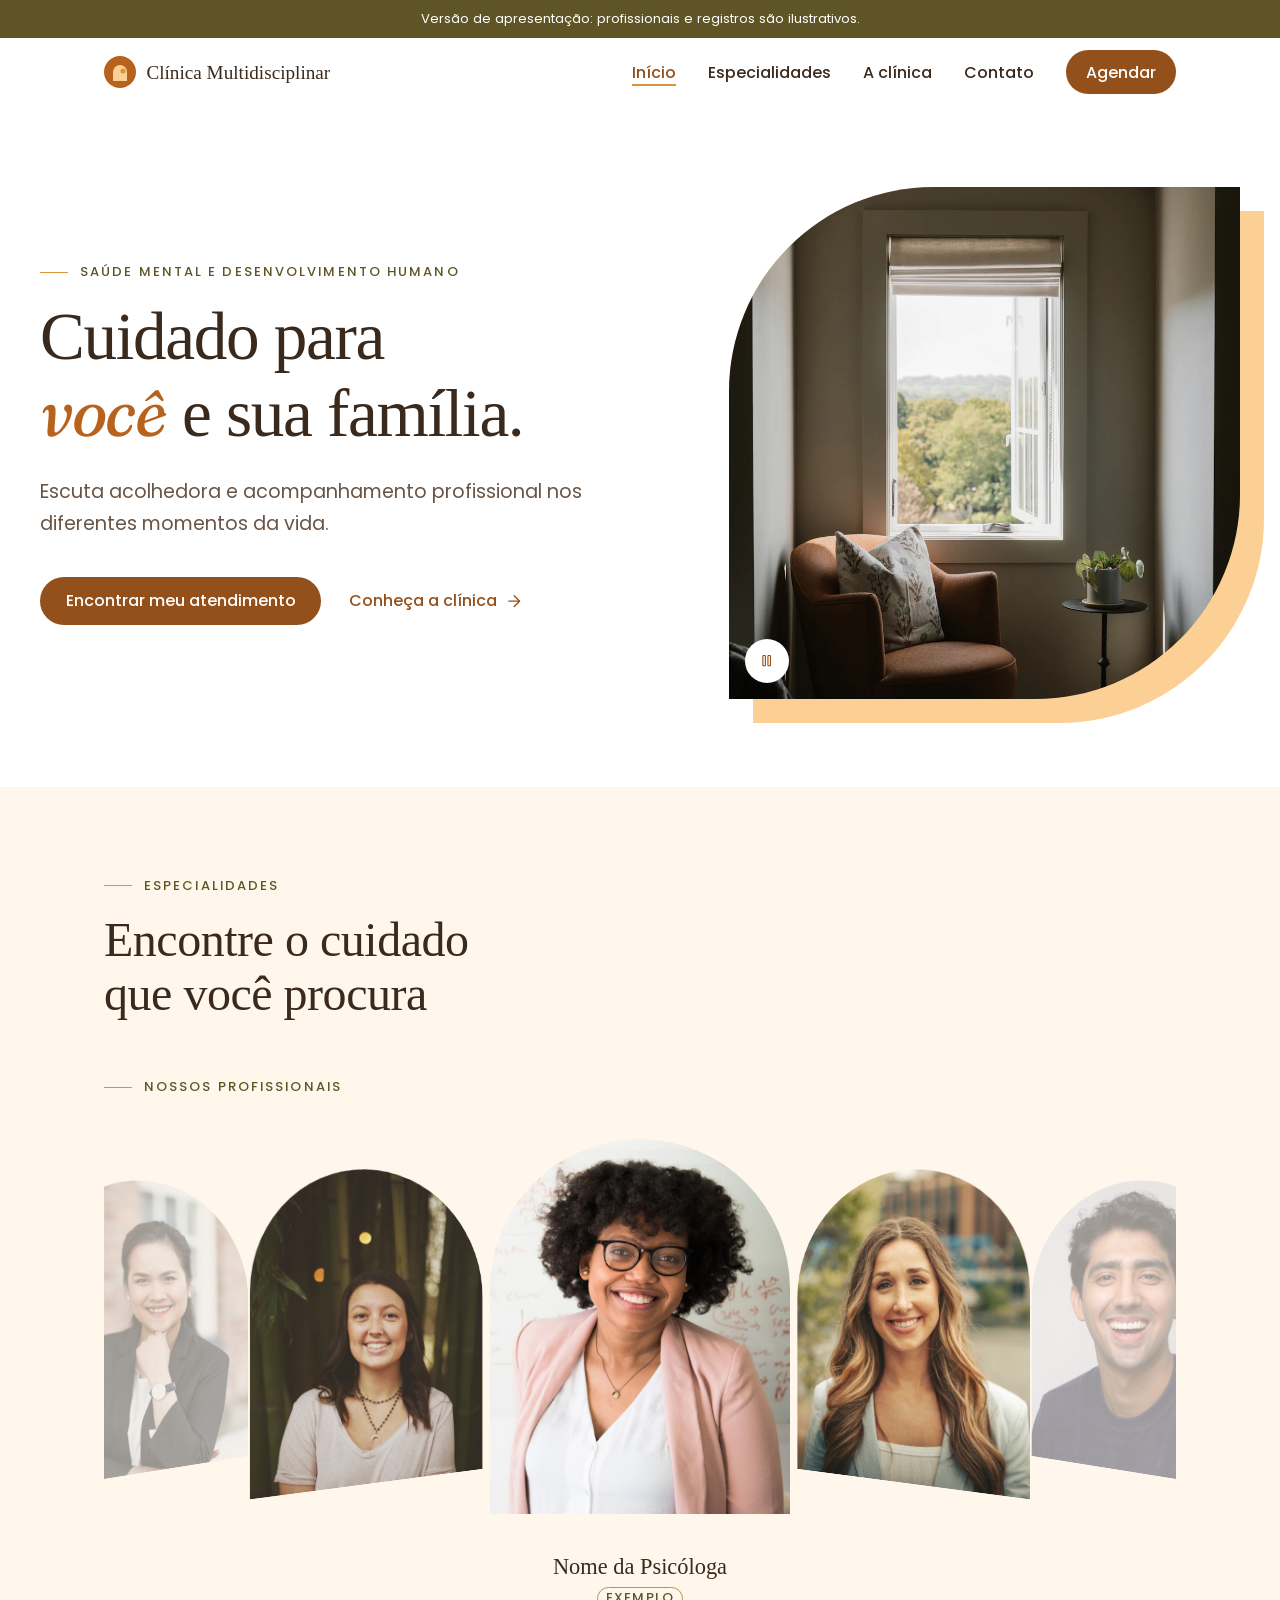
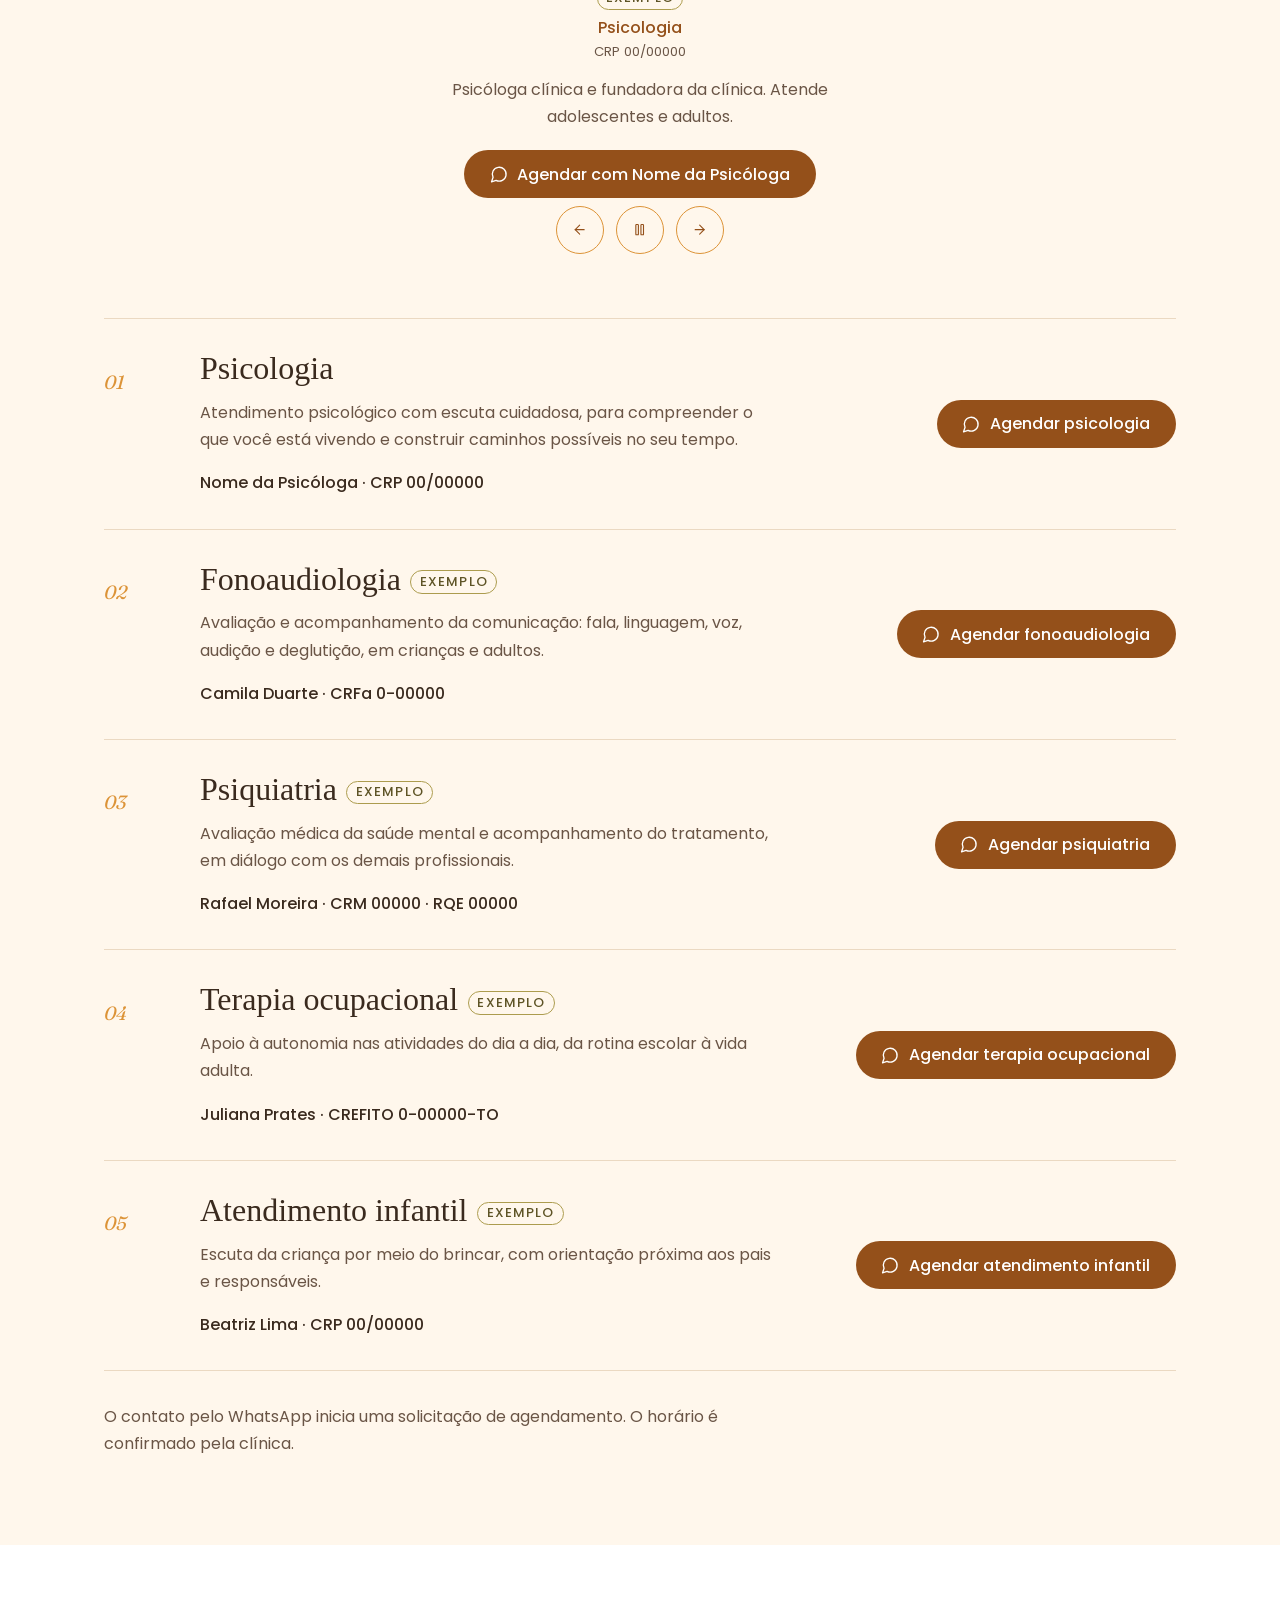
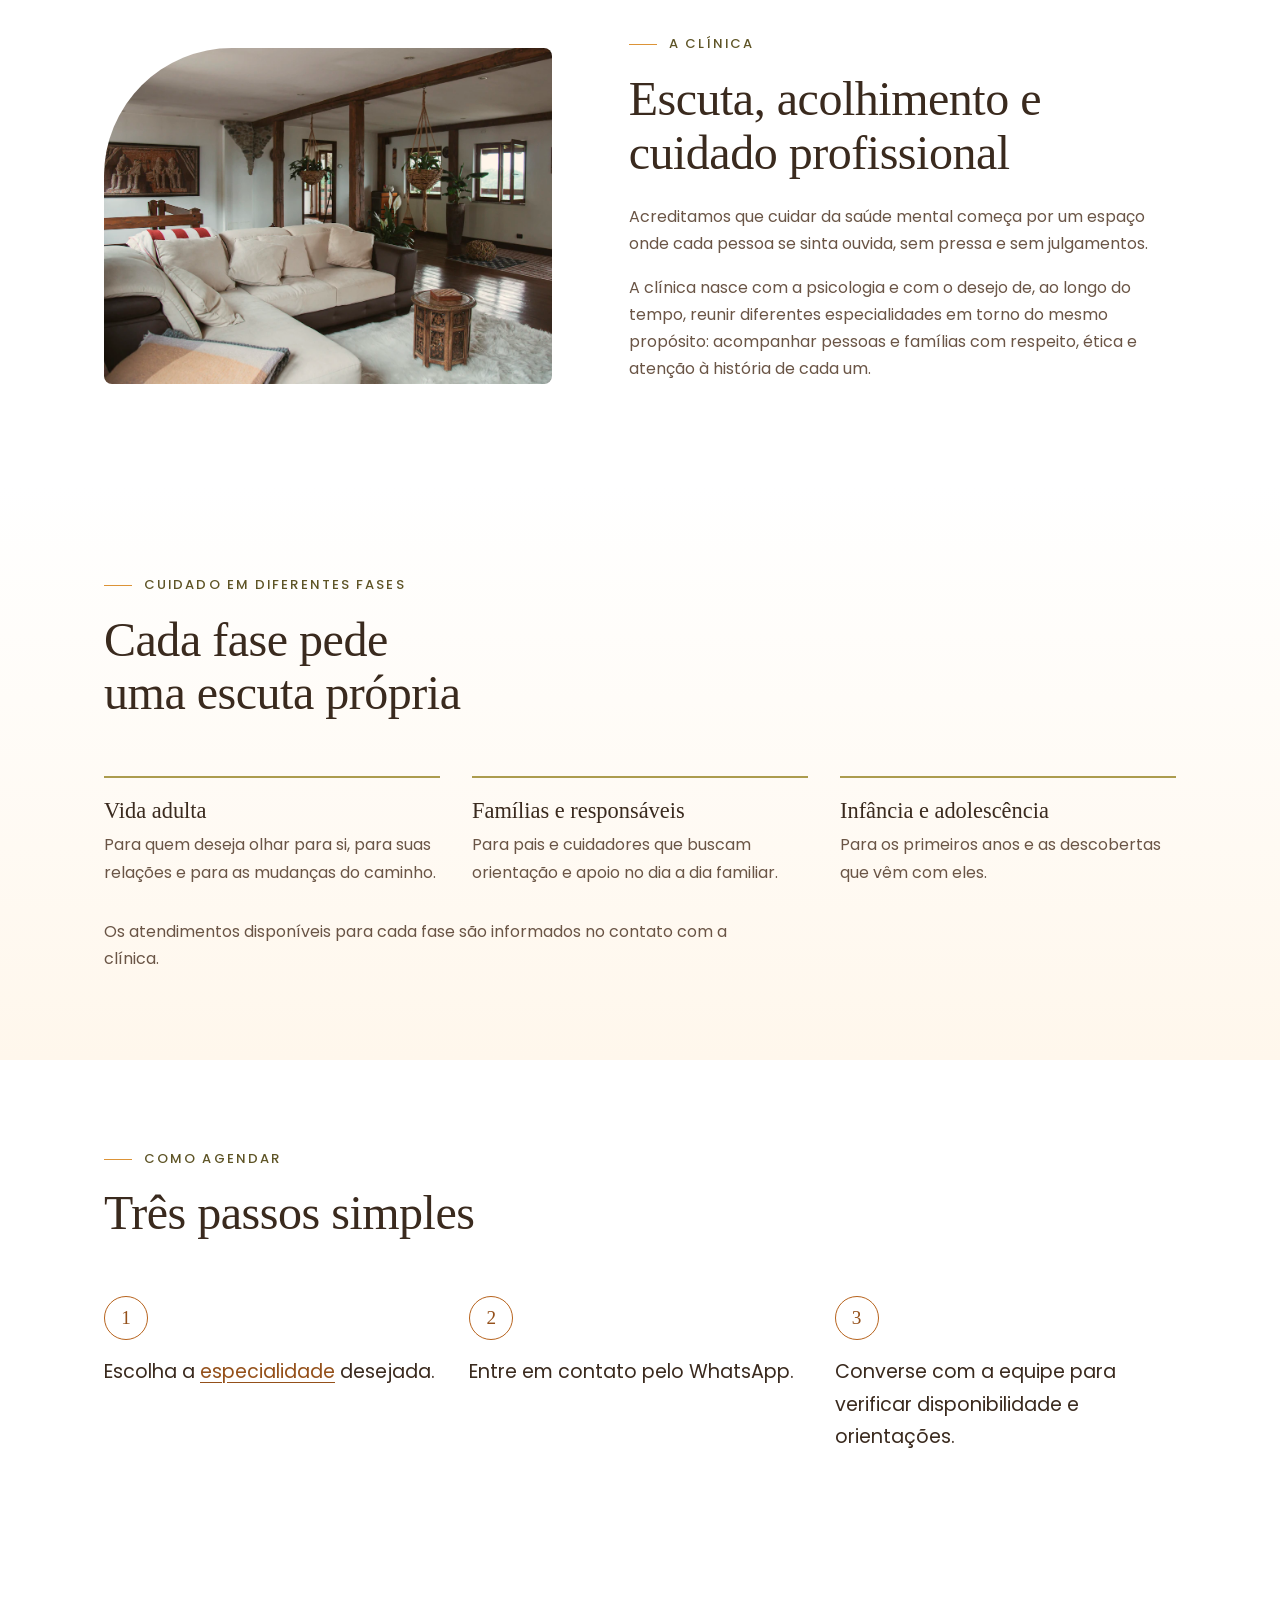
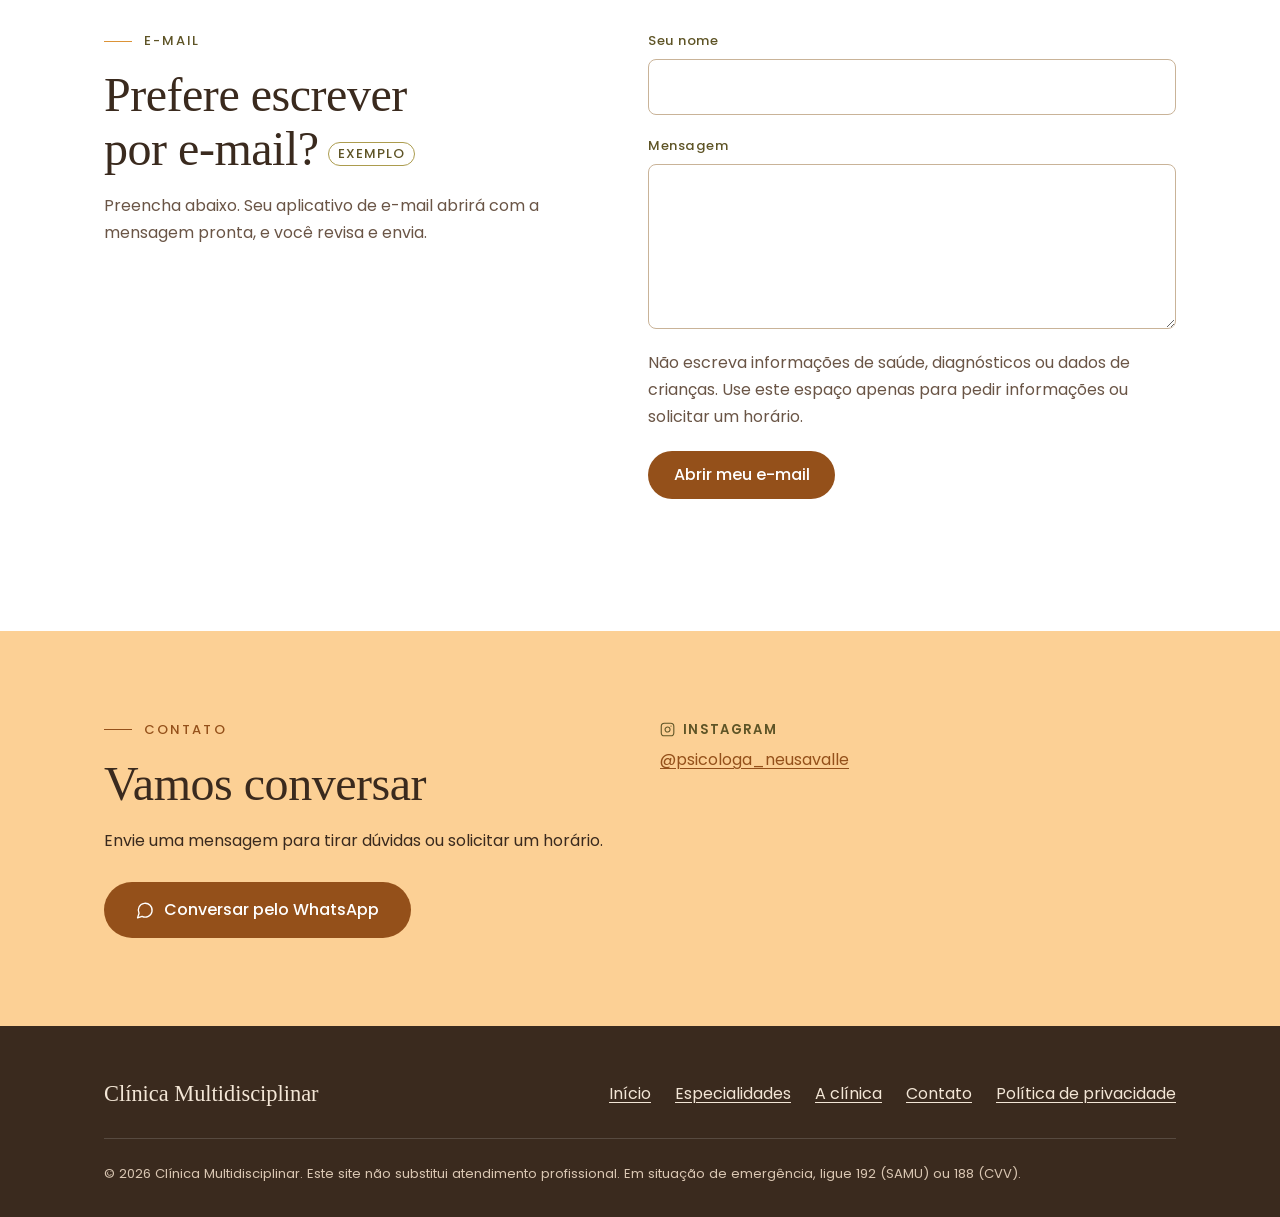
==== commit 51642668: "Carrossel 3D portado do componente React, WhatsApp e Instagram da clínica Porta o coverflow (giro/re" ====
--- a/index.html
+++ b/index.html
@@ -82,7 +82,10 @@
       <!-- Carrossel dos profissionais: montado por script.js a partir de dados.js. Fica oculto se não houver profissional. -->
       <div class="carrossel revelar" id="carrossel" role="region" aria-roledescription="carrossel" aria-label="Profissionais" hidden>
         <p class="sobretitulo">Nossos profissionais</p>
-        <ul class="carrossel__faixa" id="carrossel-faixa" tabindex="0" aria-label="Lista de profissionais (use as setas do teclado para trocar)"></ul>
+        <div class="carrossel__quadro" id="carrossel-quadro" tabindex="0" aria-label="Profissionais: arraste ou use as setas do teclado para trocar">
+          <ul class="carrossel__faixa" id="carrossel-faixa"></ul>
+        </div>
+        <div class="carrossel__legenda" id="carrossel-legenda" aria-live="polite"></div>
         <div class="carrossel__controles" id="carrossel-controles" hidden>
           <button class="carrossel__botao carrossel__botao--ant" id="carrossel-ant" type="button" aria-controls="carrossel-faixa" aria-label="Profissional anterior">
             <svg class="icone" aria-hidden="true"><use href="assets/icons/icones.svg#i-seta"></use></svg>
--- a/style.css
+++ b/style.css
@@ -146,6 +146,10 @@
   color: var(--texto); text-decoration: none; font-weight: 500;
 }
 .menu ul a:hover { color: var(--terracota-escuro); }
+.menu ul a[aria-current] {
+  color: var(--terracota-escuro);
+  text-decoration: underline 2px var(--caramelo); text-underline-offset: .4em;
+}
 
 /* Sem JS: menu sempre visível, em linha */
 html:not(.js) .cabecalho__interno:has(.menu) { height: auto; flex-wrap: wrap; padding-block: .75rem; }
@@ -224,29 +228,22 @@
   content: ""; position: absolute; inset: 0 calc(50% - 50vw); z-index: -1;
   background: var(--fundo-claro);
 }
-/* Carrossel de fotos */
+/* Carrossel 3D dos profissionais: o JS posiciona cada cartão (transform e opacity); aqui só a cena */
 .carrossel { margin-bottom: clamp(2.5rem, 6vw, 4rem); overflow-x: clip; }
-/* Palco 3D: o item do centro (--d: 0) em destaque; os vizinhos recuam, giram e escurecem */
-.carrossel__faixa {
-  --cartao: min(68vw, 22rem);
-  position: relative; height: calc(var(--cartao) * 1.25 + 16rem); /* foto 4:5 + nome, área, registro e bio */
-  perspective: 1600px; touch-action: pan-y; user-select: none;
-}
-@media (min-width: 640px) { .carrossel__faixa { height: calc(var(--cartao) * 1.25 + 13rem); } }
-.pessoa {
-  --d: 0; --abs: 0;
-  position: absolute; top: 0; left: 50%; width: var(--cartao); margin-left: calc(var(--cartao) / -2);
-  z-index: calc(10 - var(--abs)); cursor: pointer;
-  opacity: calc(1 - var(--abs) * .3);
-  transform: translateX(calc(var(--d) * 82%)) translateZ(calc(var(--abs) * -200px))
-    rotateY(calc(var(--d) * -35deg)) scale(calc(1 - var(--abs) * .08));
-  transition: transform .9s cubic-bezier(.2, .7, .2, 1), opacity .9s ease;
-}
-.pessoa[aria-current="true"] { cursor: default; }
-.pessoa.oculto { opacity: 0; visibility: hidden; pointer-events: none; }
-.pessoa > :not(.pessoa__foto) { transition: opacity .5s ease; text-align: center; }
-.pessoa:not([aria-current]) > :not(.pessoa__foto) { opacity: 0; }
-.carrossel__controles { display: flex; justify-content: flex-end; gap: .75rem; margin-top: .5rem; }
+.carrossel__quadro {
+  --cartao: clamp(11rem, 26vw, 18.75rem); /* largura do cartão: tudo se deriva dela */
+  perspective: calc(var(--cartao) * 3);
+  overflow: hidden; padding-block: 1.5rem;
+  cursor: grab; touch-action: pan-y; user-select: none;
+}
+.carrossel__quadro:active { cursor: grabbing; }
+.carrossel__faixa { position: relative; height: calc(var(--cartao) * 1.25); transform-style: preserve-3d; }
+.pessoa { position: absolute; top: 0; left: 50%; width: var(--cartao); will-change: transform; }
+.pessoa__foto img { -webkit-user-drag: none; }
+.carrossel__legenda { min-height: 11rem; max-width: 30rem; margin: .5rem auto 0; padding-inline: 1rem; text-align: center; }
+.carrossel__legenda > * { animation: surgir .45s ease both; }
+.pessoa__bio { max-width: 28rem; margin-inline: auto; }
+.carrossel__legenda .botao { margin-top: 1.25rem; }.carrossel__controles { display: flex; justify-content: center; gap: .75rem; margin-top: .5rem; }
 .carrossel__botao {
   display: grid; place-items: center; width: 3rem; height: 3rem; padding: 0; cursor: pointer;
   background: transparent; color: var(--terracota-escuro);
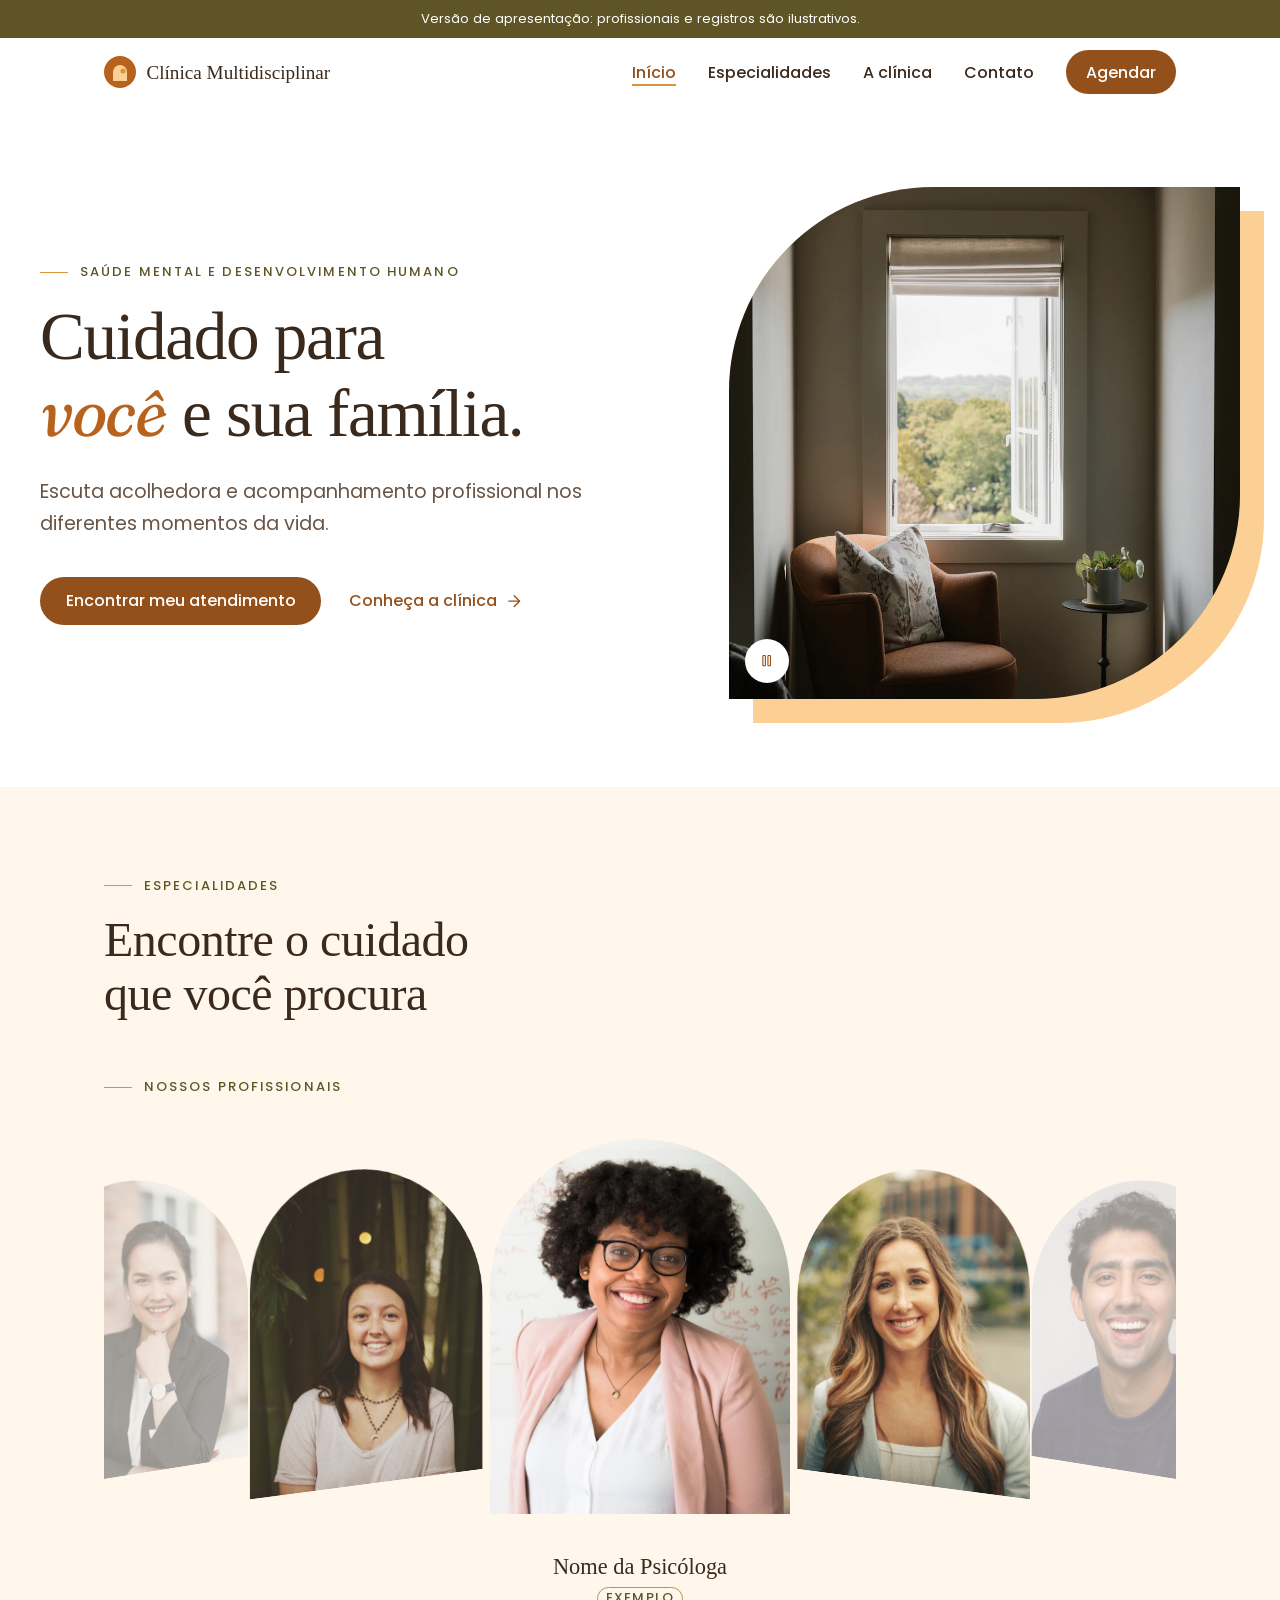
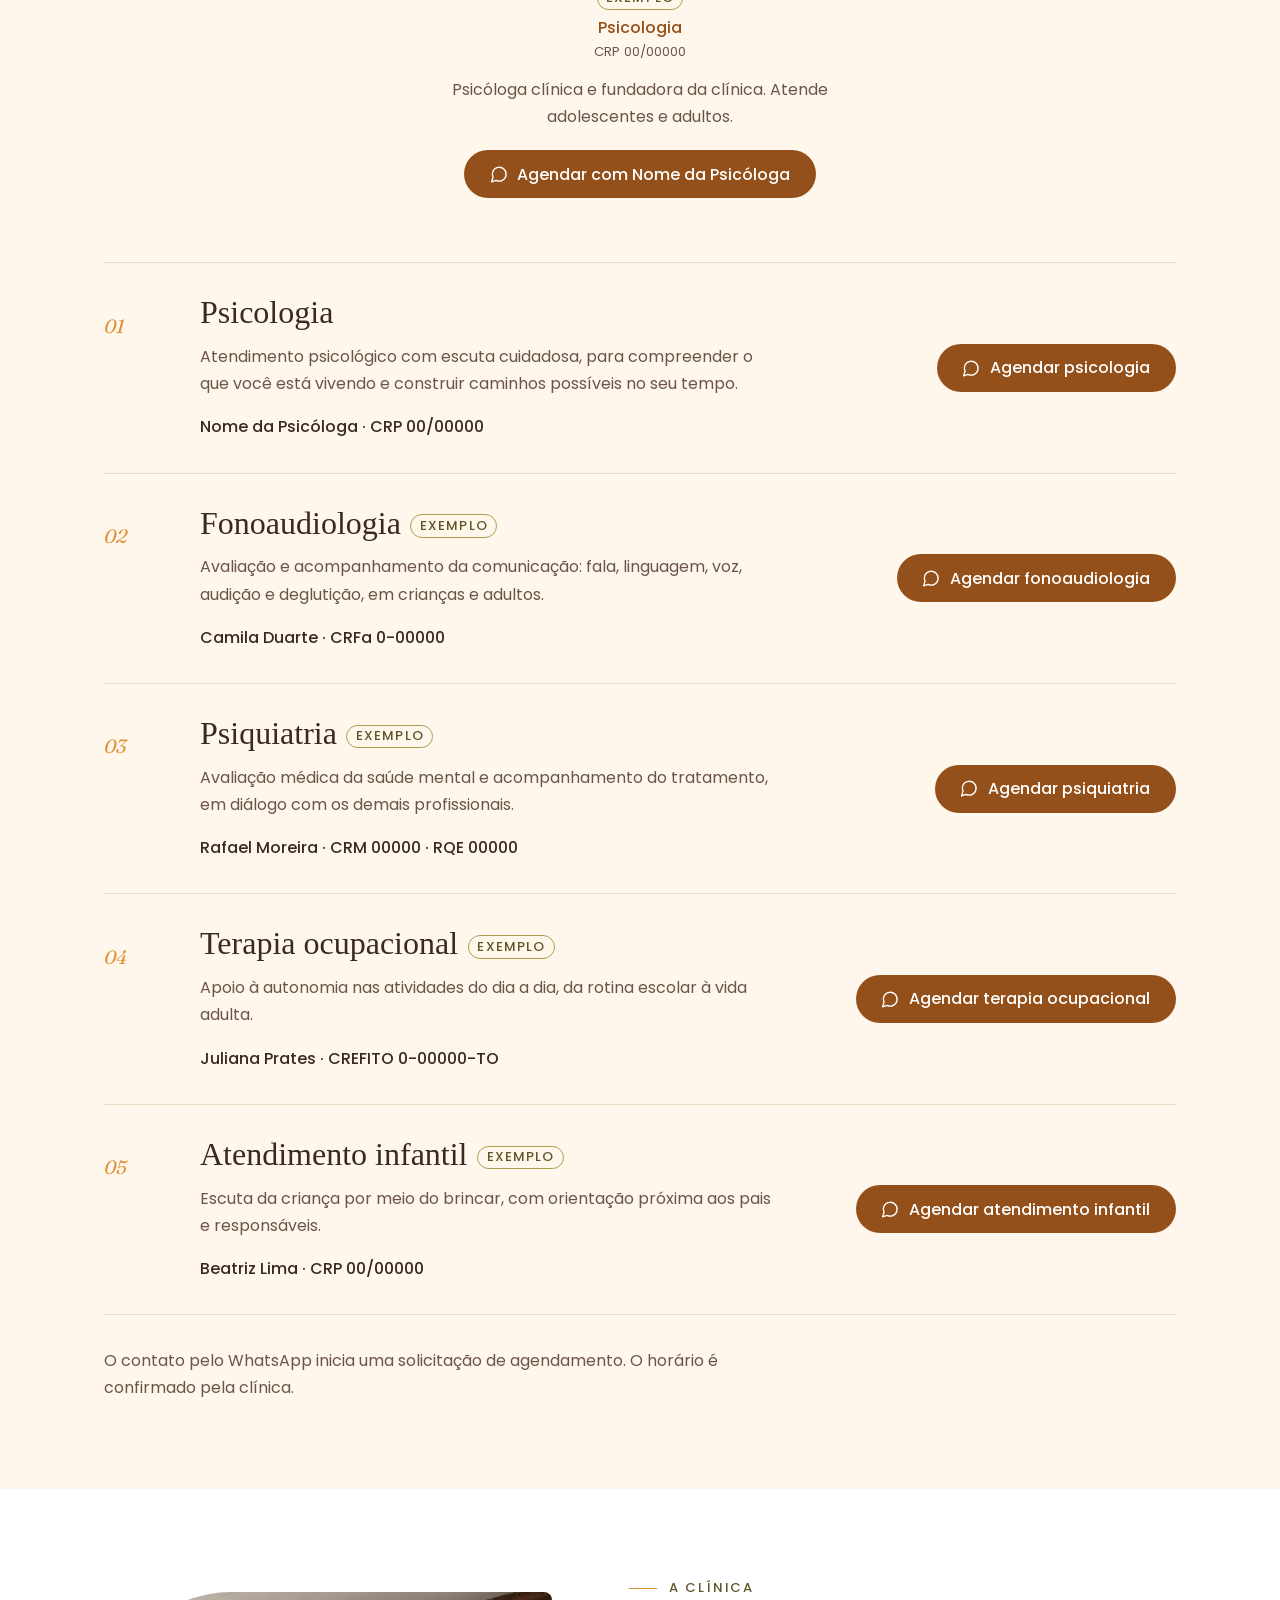
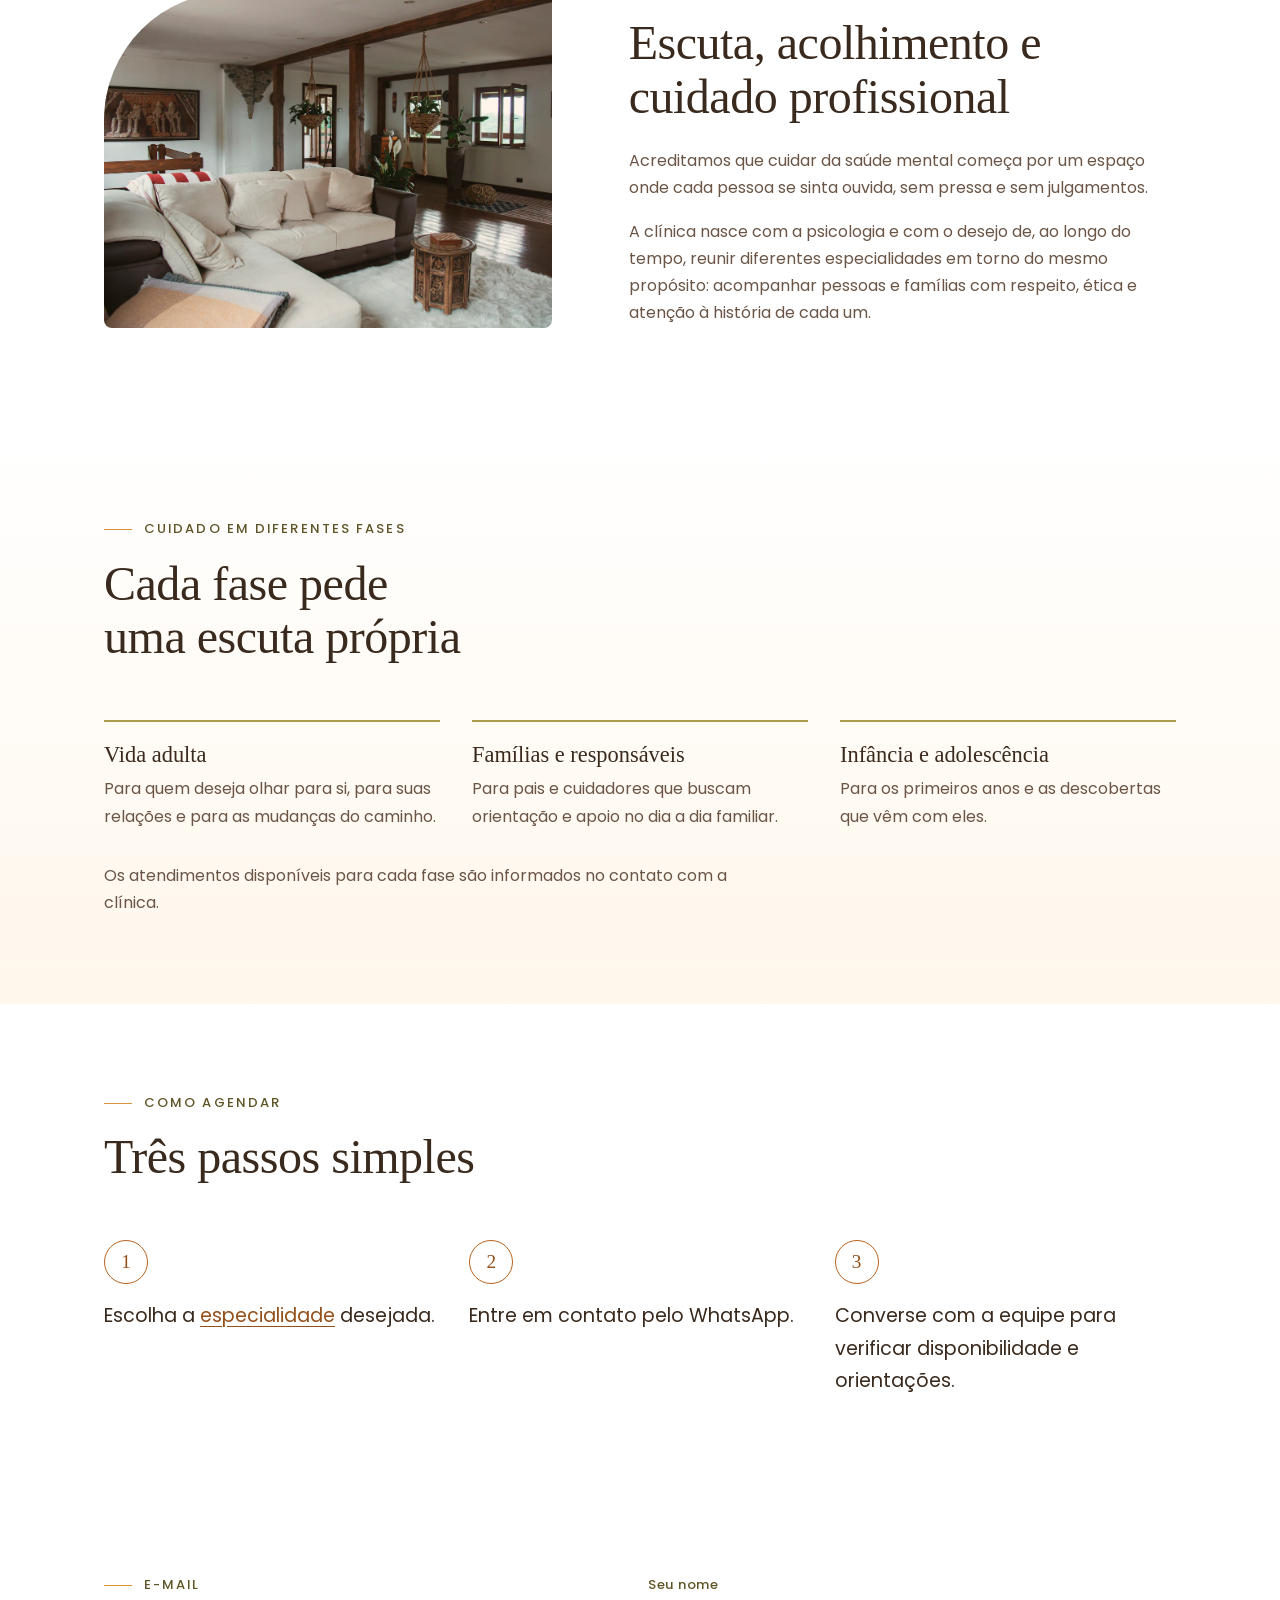
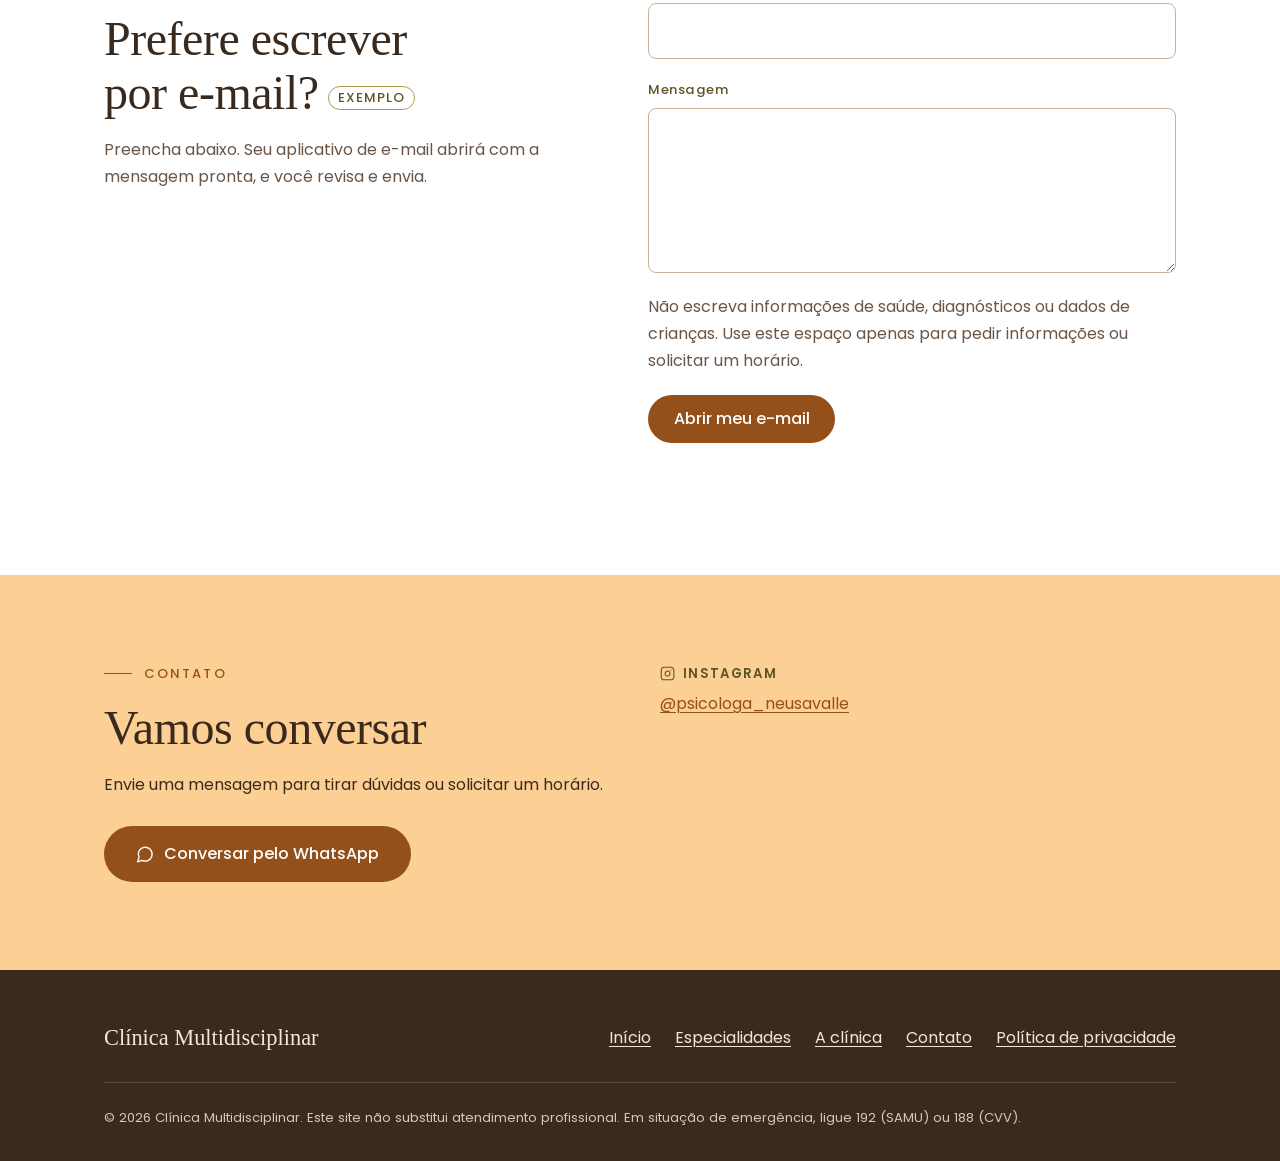
==== commit 4dc7ecf9: "Remove os botões do carrossel dos profissionais Anterior, pausa e próximo saem. A troca automática c" ====
--- a/index.html
+++ b/index.html
@@ -86,18 +86,6 @@
           <ul class="carrossel__faixa" id="carrossel-faixa"></ul>
         </div>
         <div class="carrossel__legenda" id="carrossel-legenda" aria-live="polite"></div>
-        <div class="carrossel__controles" id="carrossel-controles" hidden>
-          <button class="carrossel__botao carrossel__botao--ant" id="carrossel-ant" type="button" aria-controls="carrossel-faixa" aria-label="Profissional anterior">
-            <svg class="icone" aria-hidden="true"><use href="assets/icons/icones.svg#i-seta"></use></svg>
-          </button>
-          <button class="carrossel__botao" id="carrossel-pausa" type="button" aria-pressed="false" aria-label="Pausar a troca automática" hidden>
-            <svg class="icone ico-pausa" aria-hidden="true"><use href="assets/icons/icones.svg#i-pausa"></use></svg>
-            <svg class="icone ico-play" aria-hidden="true"><use href="assets/icons/icones.svg#i-play"></use></svg>
-          </button>
-          <button class="carrossel__botao" id="carrossel-prox" type="button" aria-controls="carrossel-faixa" aria-label="Próximo profissional">
-            <svg class="icone" aria-hidden="true"><use href="assets/icons/icones.svg#i-seta"></use></svg>
-          </button>
-        </div>
       </div>
       <ul class="especialidades__lista" id="lista-especialidades"></ul>
       <noscript><p class="aviso">Para ver as especialidades e agendar, ative o JavaScript ou consulte a seção de contato.</p></noscript>
--- a/style.css
+++ b/style.css
@@ -205,8 +205,8 @@
   background: var(--branco); color: var(--terracota-escuro); border: 0; border-radius: 50%;
   touch-action: manipulation;
 }
-.hero__pausa[aria-pressed="false"] .ico-play, .carrossel__botao[aria-pressed="false"] .ico-play { display: none; }
-.hero__pausa[aria-pressed="true"] .ico-pausa, .carrossel__botao[aria-pressed="true"] .ico-pausa { display: none; }
+.hero__pausa[aria-pressed="false"] .ico-play { display: none; }
+.hero__pausa[aria-pressed="true"] .ico-pausa { display: none; }
 
 /* Entrada do hero (só CSS) */
 @keyframes surgir { from { opacity: 0; transform: translateY(16px); } to { opacity: 1; transform: none; } }
@@ -243,17 +243,7 @@
 .carrossel__legenda { min-height: 11rem; max-width: 30rem; margin: .5rem auto 0; padding-inline: 1rem; text-align: center; }
 .carrossel__legenda > * { animation: surgir .45s ease both; }
 .pessoa__bio { max-width: 28rem; margin-inline: auto; }
-.carrossel__legenda .botao { margin-top: 1.25rem; }.carrossel__controles { display: flex; justify-content: center; gap: .75rem; margin-top: .5rem; }
-.carrossel__botao {
-  display: grid; place-items: center; width: 3rem; height: 3rem; padding: 0; cursor: pointer;
-  background: transparent; color: var(--terracota-escuro);
-  border: 1px solid var(--caramelo); border-radius: 50%; touch-action: manipulation;
-  transition: background-color .25s ease, color .25s ease;
-}
-.carrossel__botao:hover:not(:disabled) { background: var(--terracota-escuro); color: var(--branco); border-color: var(--terracota-escuro); }
-.carrossel__botao:disabled { opacity: .35; cursor: default; }
-.carrossel__botao--ant .icone { transform: rotate(180deg); }
-
+.carrossel__legenda .botao { margin-top: 1.25rem; }
 .especialidades__lista { border-top: 1px solid var(--linha); }
 .especialidade {
   display: grid; gap: 1rem 2rem;
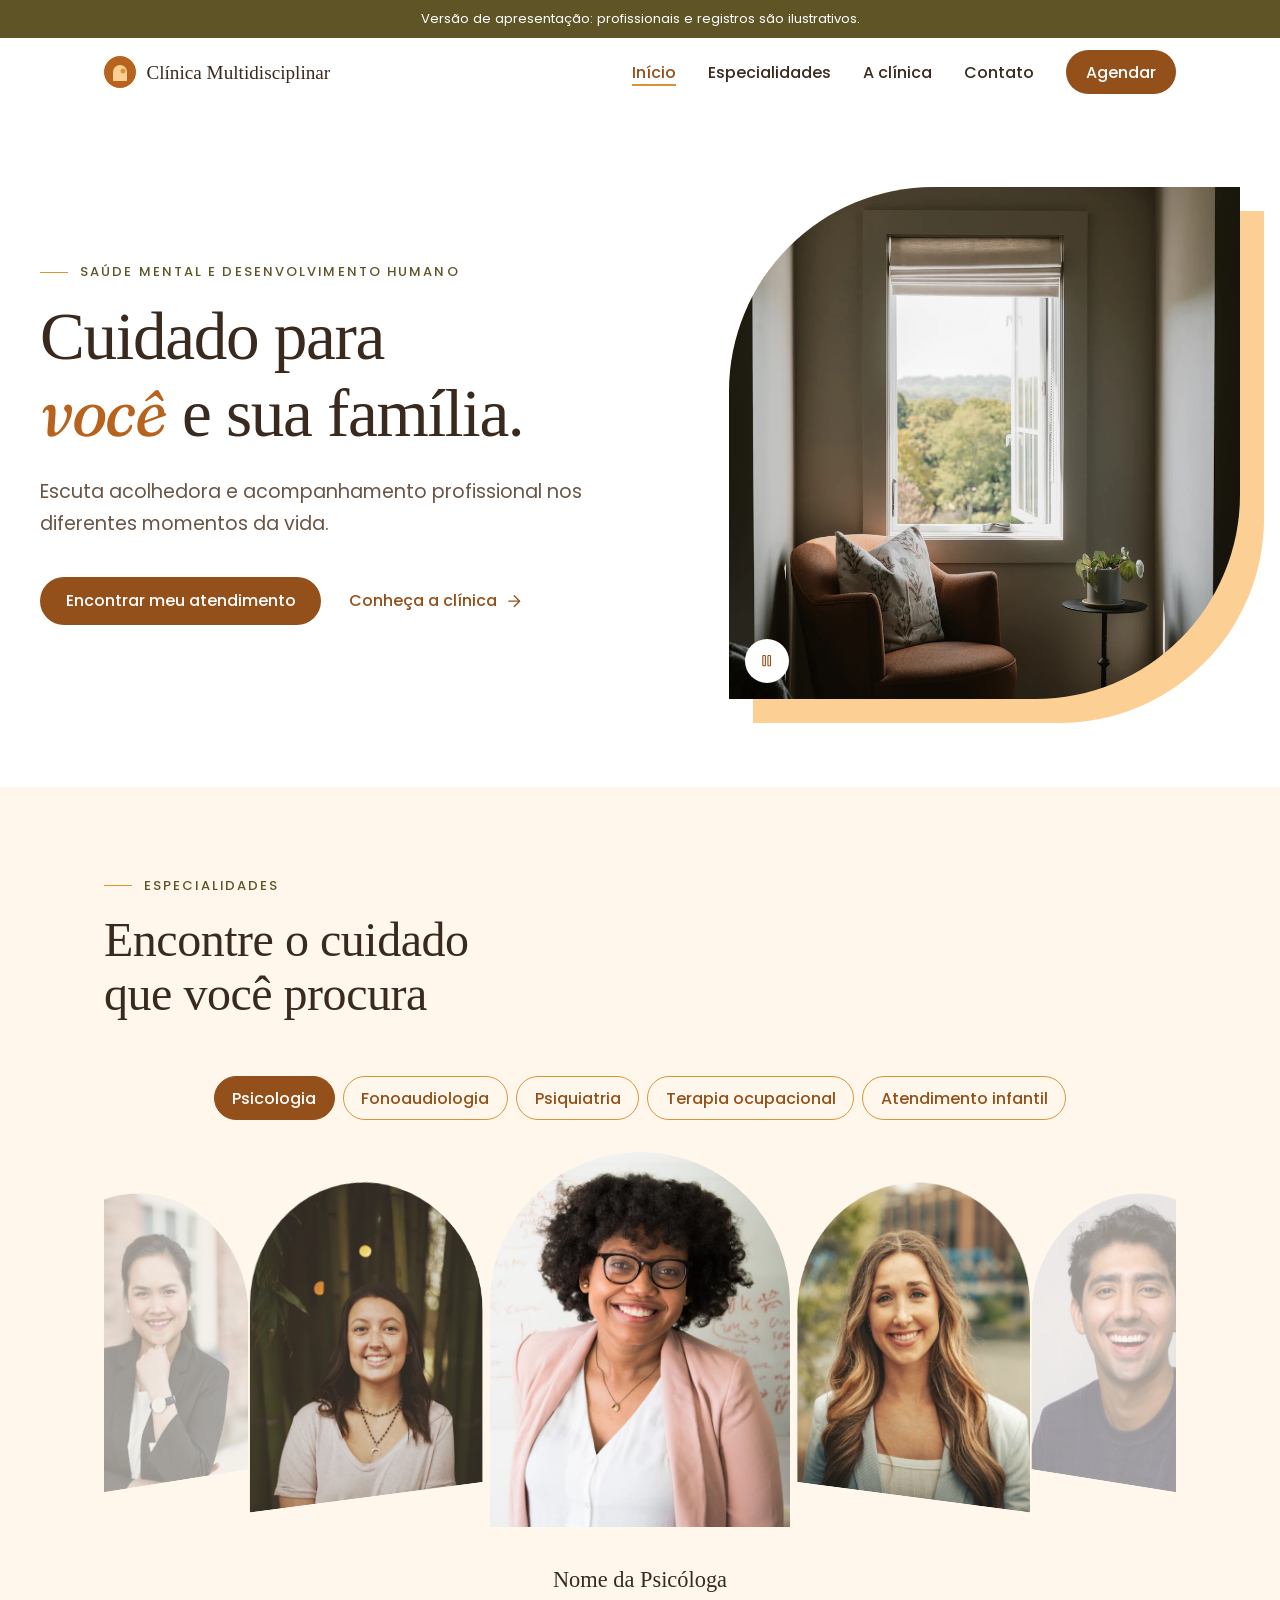
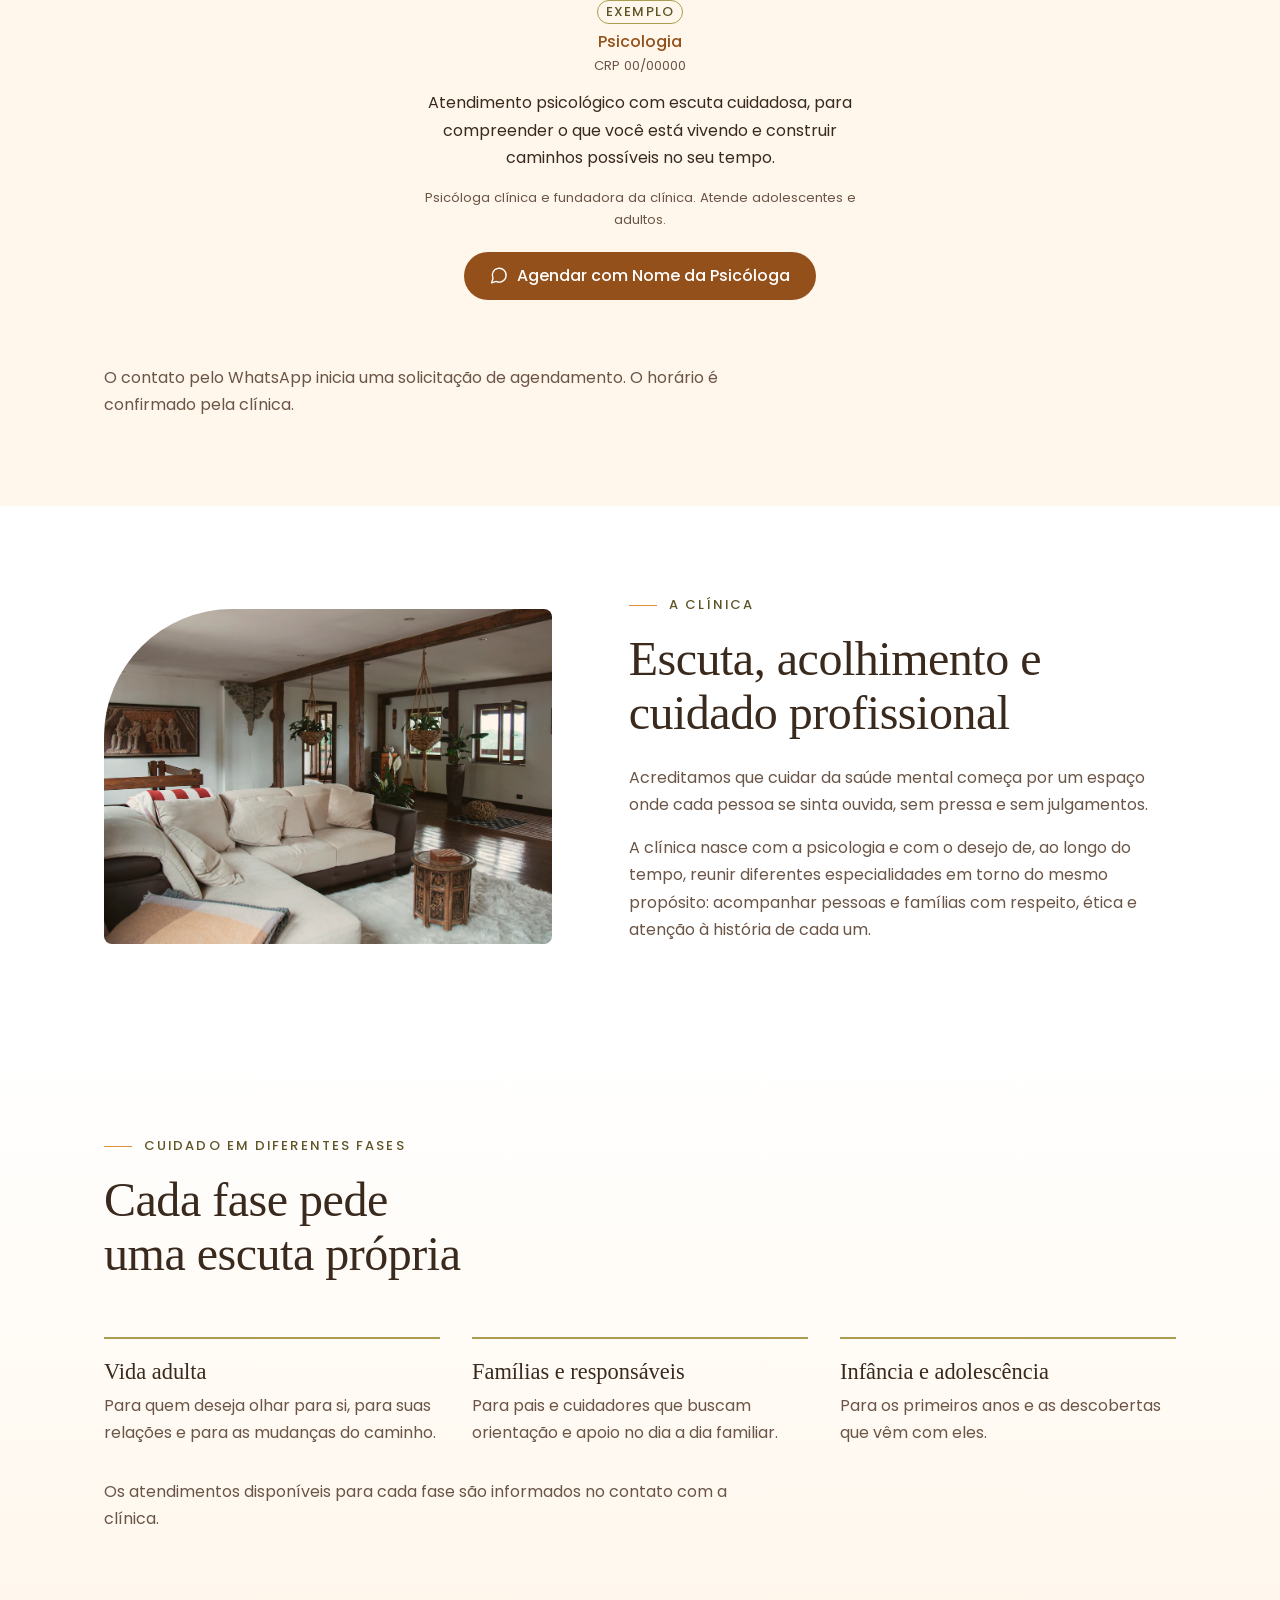
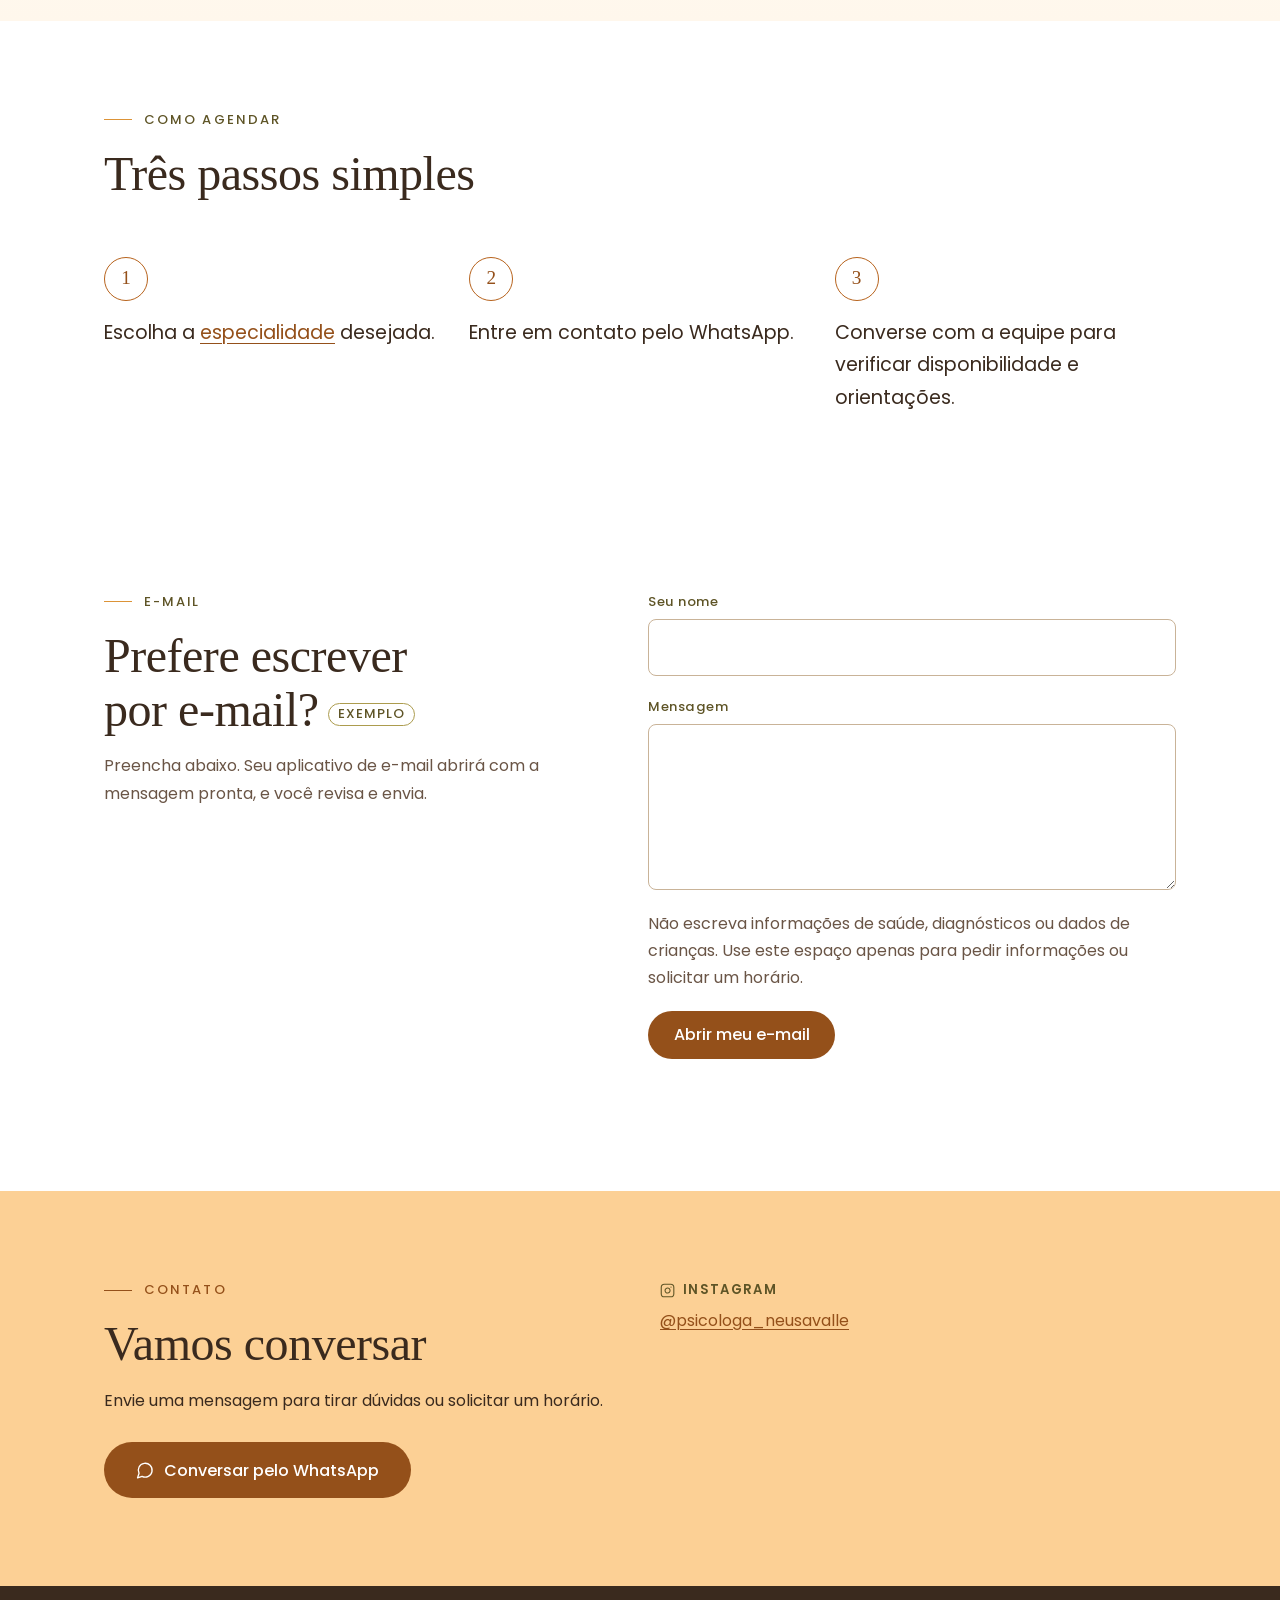
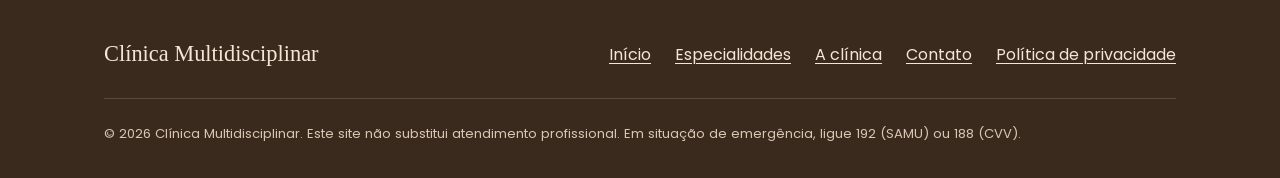
==== commit 05854a13: "Junta especialidades e profissionais em um único carrossel com abas Remove a lista de especialidades" ====
--- a/index.html
+++ b/index.html
@@ -79,16 +79,14 @@
         <p class="sobretitulo">Especialidades</p>
         <h2 id="titulo-especialidades">Encontre o cuidado que você procura</h2>
       </div>
-      <!-- Carrossel dos profissionais: montado por script.js a partir de dados.js. Fica oculto se não houver profissional. -->
-      <div class="carrossel revelar" id="carrossel" role="region" aria-roledescription="carrossel" aria-label="Profissionais" hidden>
-        <p class="sobretitulo">Nossos profissionais</p>
-        <div class="carrossel__quadro" id="carrossel-quadro" tabindex="0" aria-label="Profissionais: arraste ou use as setas do teclado para trocar">
+      <!-- Bloco único: cada cartão é uma especialidade (com o profissional, quando houver). Montado por script.js a partir de dados.js. -->
+      <div class="carrossel revelar" id="carrossel" role="region" aria-roledescription="carrossel" aria-label="Especialidades e profissionais" hidden>
+        <div class="abas" id="abas" role="group" aria-label="Escolher especialidade" hidden></div>
+        <div class="carrossel__quadro" id="carrossel-quadro" tabindex="0" aria-label="Especialidades: arraste ou use as setas do teclado para trocar">
           <ul class="carrossel__faixa" id="carrossel-faixa"></ul>
         </div>
         <div class="carrossel__legenda" id="carrossel-legenda" aria-live="polite"></div>
-      </div>
-      <ul class="especialidades__lista" id="lista-especialidades"></ul>
-      <noscript><p class="aviso">Para ver as especialidades e agendar, ative o JavaScript ou consulte a seção de contato.</p></noscript>
+      </div>      <noscript><p class="aviso">Para ver as especialidades e agendar, ative o JavaScript ou consulte a seção de contato.</p></noscript>
       <p class="nota revelar">O contato pelo WhatsApp inicia uma solicitação de agendamento. O horário é confirmado pela clínica.</p>
     </section>
 
--- a/style.css
+++ b/style.css
@@ -244,17 +244,19 @@
 .carrossel__legenda > * { animation: surgir .45s ease both; }
 .pessoa__bio { max-width: 28rem; margin-inline: auto; }
 .carrossel__legenda .botao { margin-top: 1.25rem; }
-.especialidades__lista { border-top: 1px solid var(--linha); }
-.especialidade {
-  display: grid; gap: 1rem 2rem;
-  padding: 2rem 0; border-bottom: 1px solid var(--linha);
-}
-.especialidade__numero { font-family: var(--fonte-titulo); font-style: italic; color: var(--caramelo); font-size: var(--t-destaque); }
-.especialidade__nome { font-size: 2rem; margin-bottom: .75rem; }
-.especialidade__descricao { color: var(--texto-suave); max-width: 36rem; }
-.especialidade__profissional { font-weight: 500; margin: 0; }
-.especialidade .botao { justify-self: start; }
-.especialidades__lista--unica .especialidade { padding-block: clamp(2rem, 5vw, 3.5rem); }
+.pessoa__descricao { max-width: 30rem; margin: 0 auto 1rem; }
+.pessoa__bio { font-size: var(--t-pequeno); }
+
+/* Abas de especialidade: levam o carrossel até o cartão */
+.abas { display: flex; flex-wrap: wrap; justify-content: center; gap: .5rem; margin-bottom: .5rem; }
+.aba {
+  min-height: 2.75rem; padding: .5rem 1.1rem; cursor: pointer; touch-action: manipulation;
+  font: 500 1rem/1.2 var(--fonte-texto); color: var(--terracota-escuro);
+  background: transparent; border: 1px solid var(--caramelo); border-radius: 999px;
+  transition: background-color .25s ease, color .25s ease;
+}
+.aba:hover { background: var(--creme); }
+.aba[aria-current="true"] { background: var(--terracota-escuro); border-color: var(--terracota-escuro); color: var(--branco); }
 
 /* Modo de apresentação */
 .faixa-apresentacao {
@@ -377,8 +379,6 @@
   .fases__lista, .passos__lista { grid-template-columns: repeat(3, 1fr); }
   .passos__lista li { flex-direction: column; gap: 1rem; }
   .passos__num { transform: none; }
-  .especialidade { grid-template-columns: 3rem 1fr; }
-  .especialidade .botao { grid-column: 2; }
 }
 @media (min-width: 900px) {
   .botao-menu { display: none; }
@@ -388,9 +388,6 @@
   .hero { grid-template-columns: 1.1fr .9fr; }
   .hero__visual { justify-self: end; }
   .clinica { grid-template-columns: .9fr 1.1fr; }
-  .especialidade { grid-template-columns: 4rem 1fr auto; align-items: center; }
-  .especialidade .botao { grid-column: auto; }
-  .especialidade__numero { align-self: start; padding-top: .9rem; }
   .contato { grid-template-columns: 1fr 1fr; align-items: start; }
   .rodape__interno { grid-template-columns: auto 1fr; align-items: center; }
   .rodape nav { justify-self: end; }
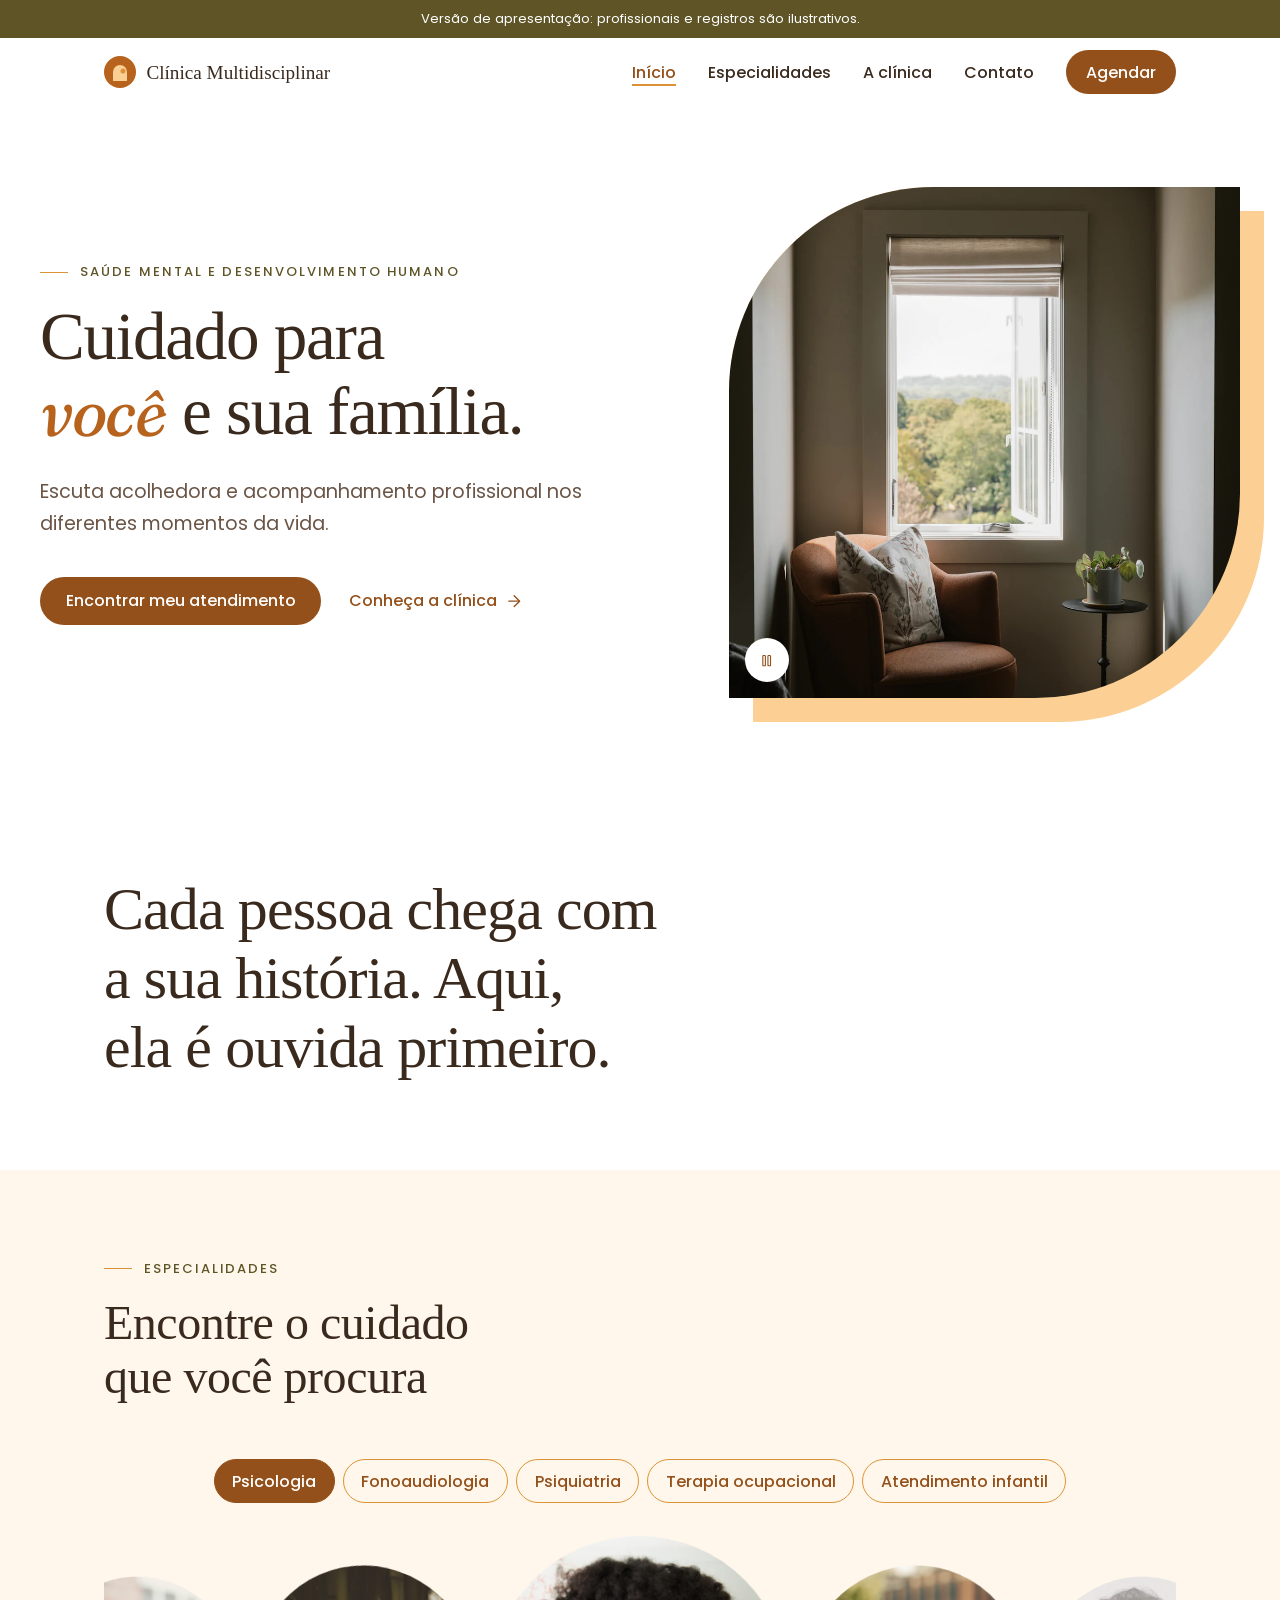
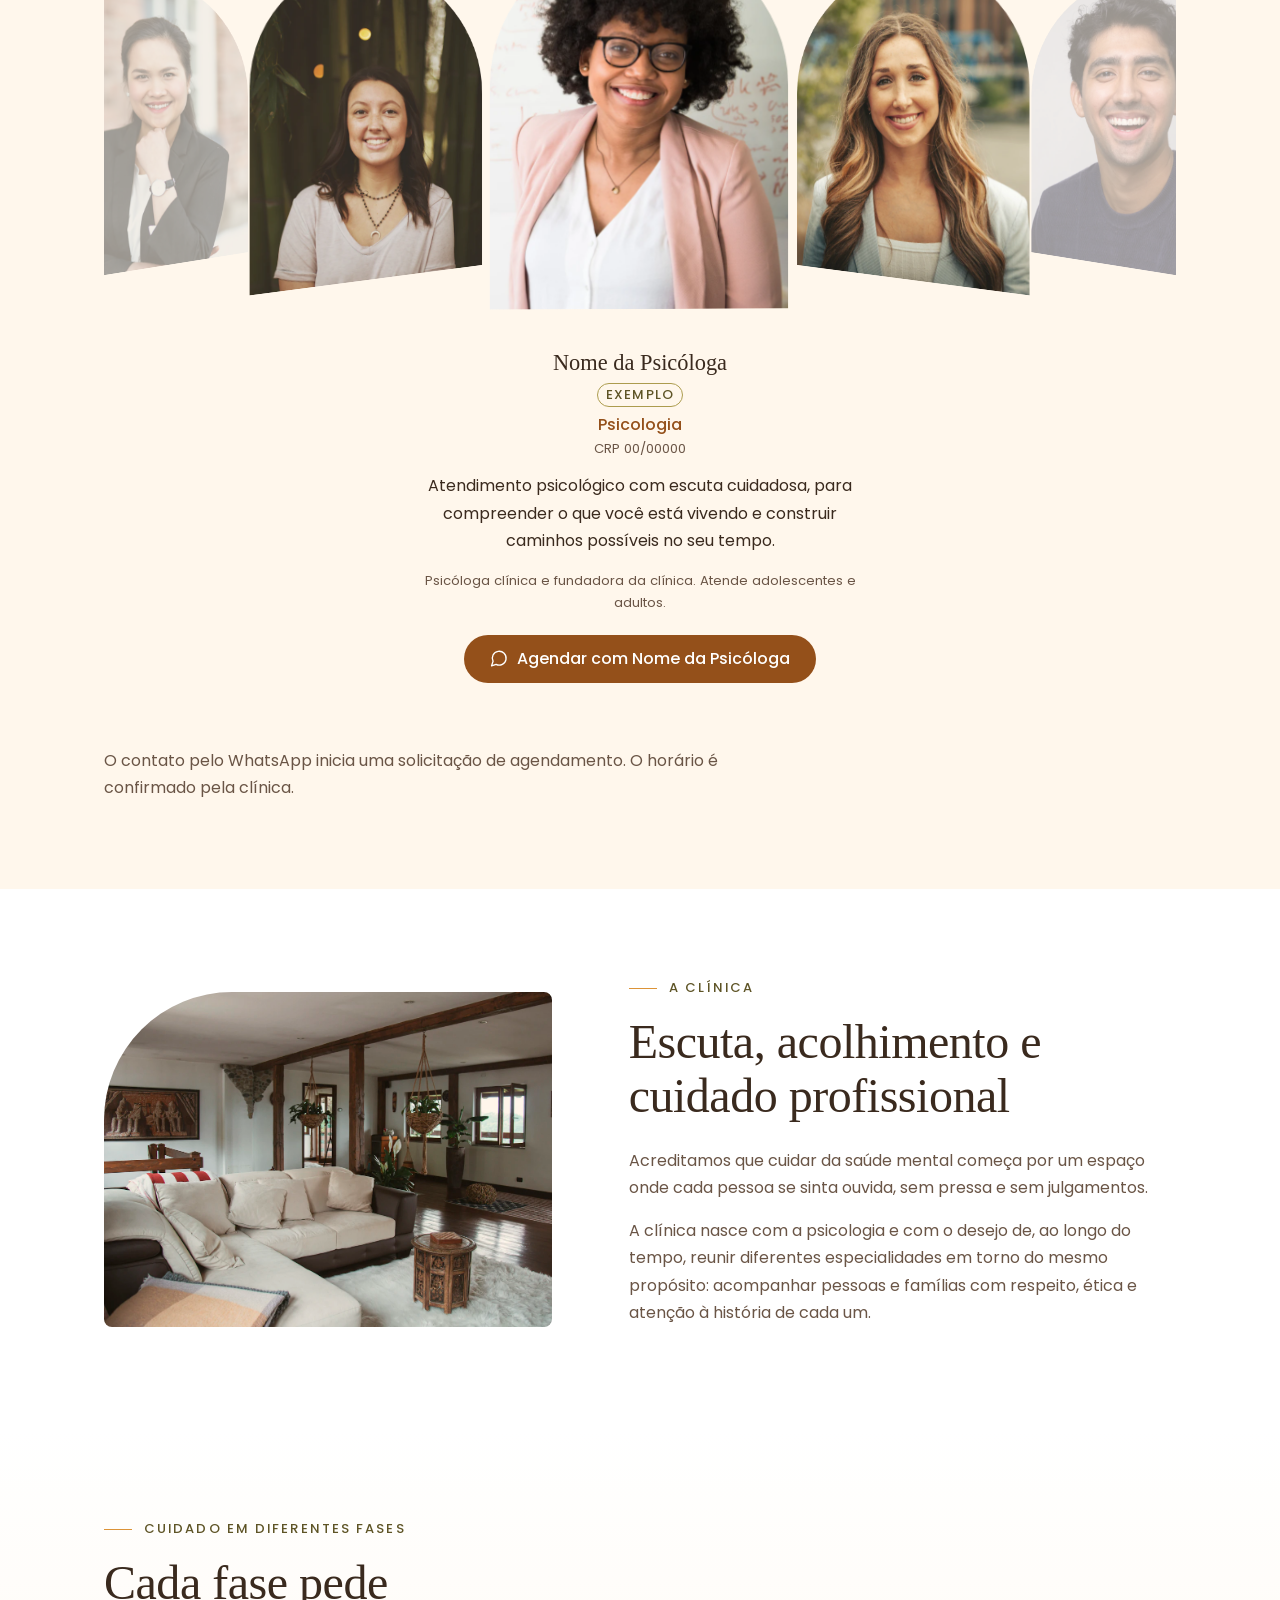
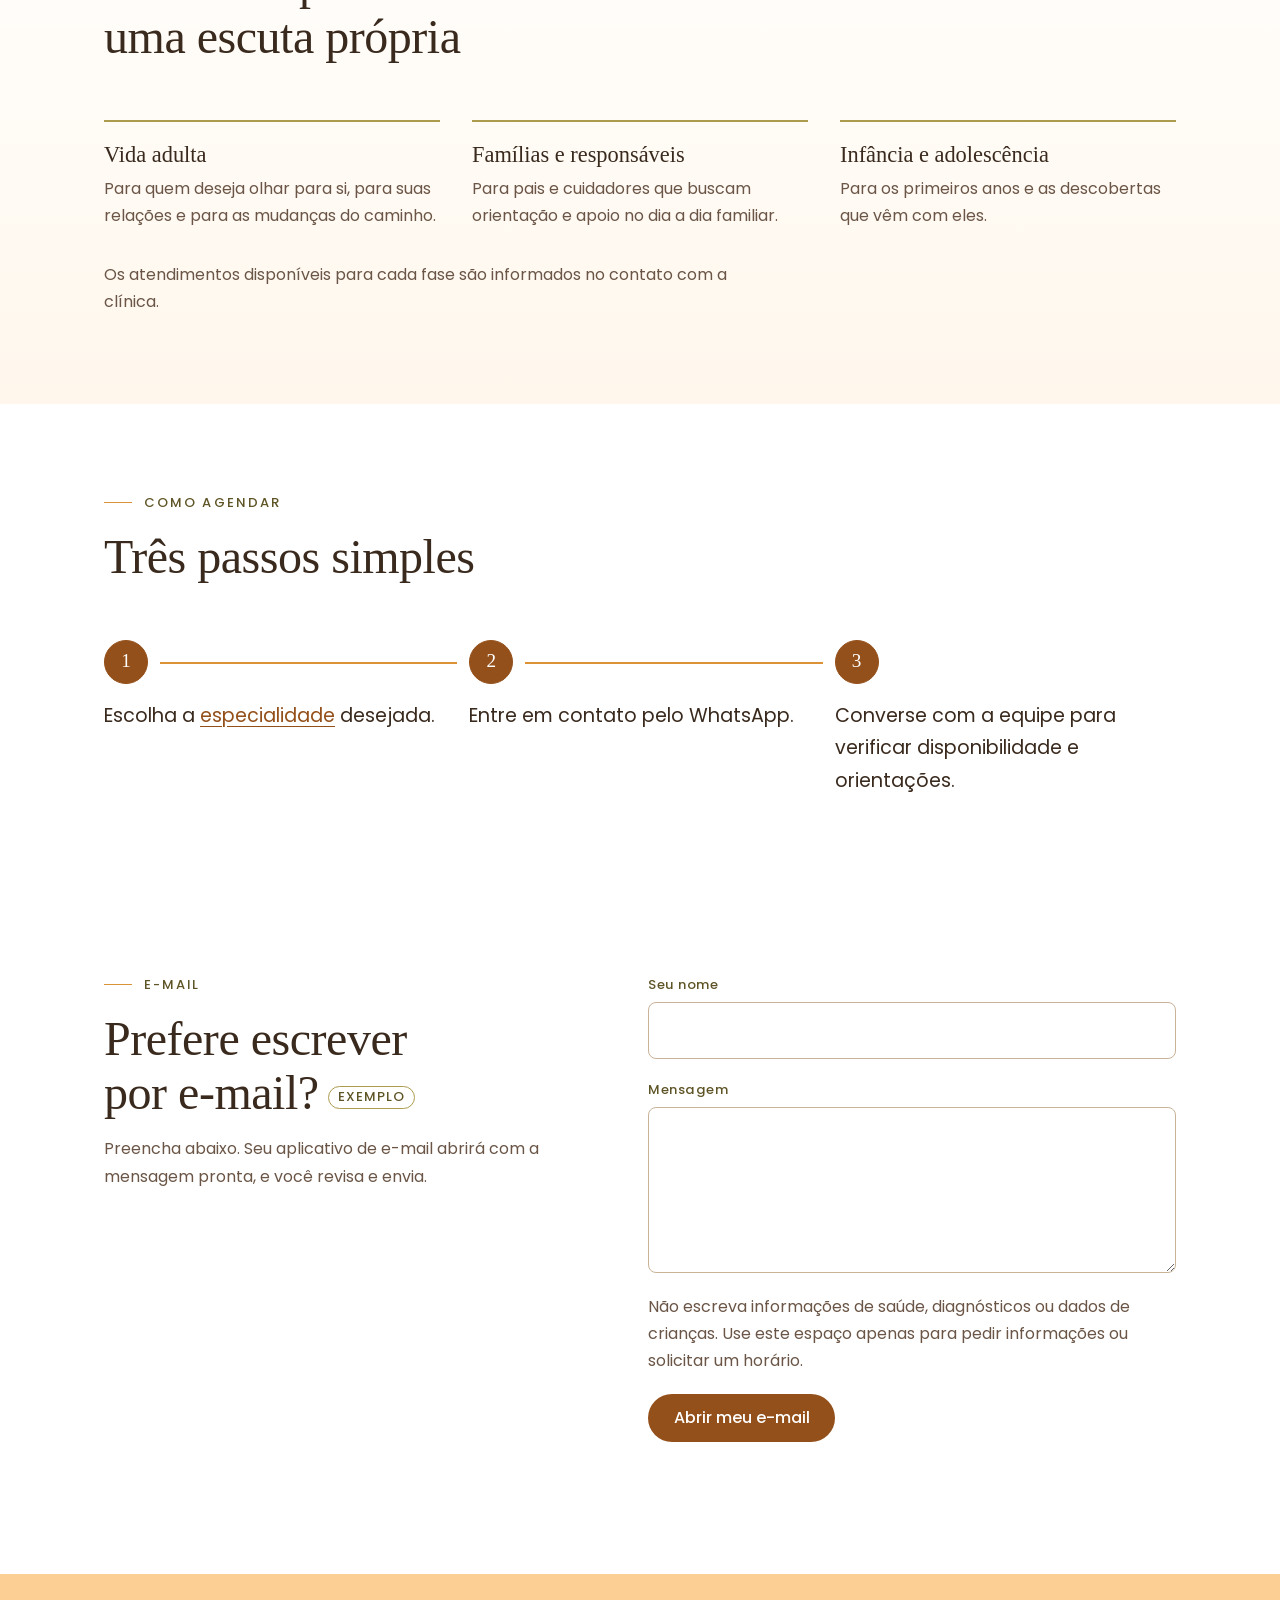
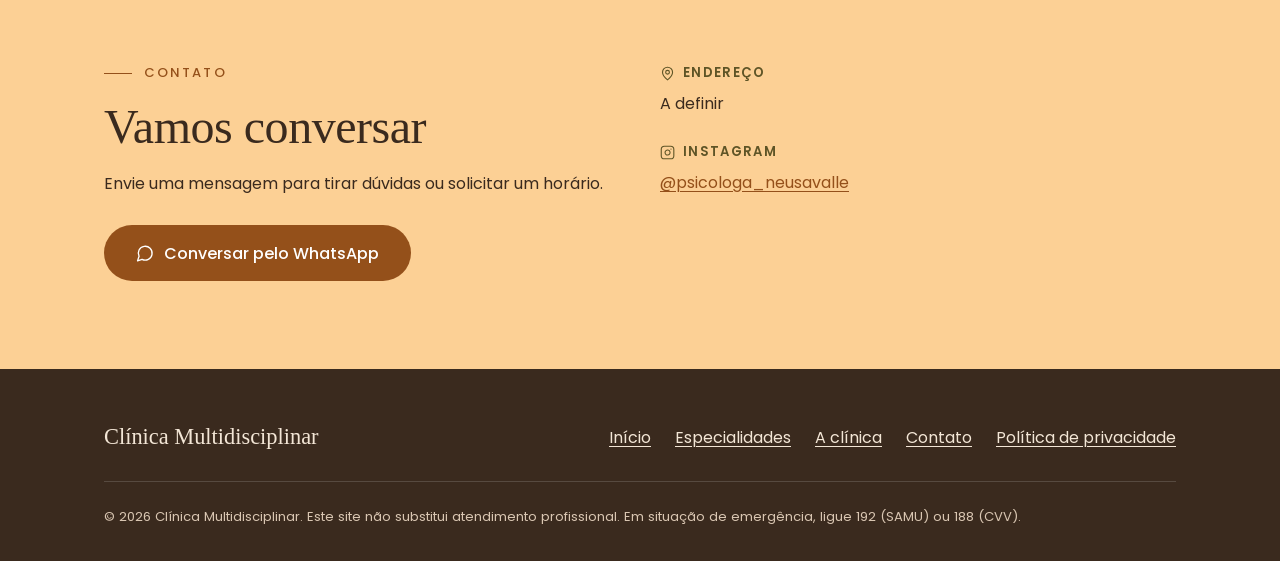
==== commit fa944889: "Adiciona camada de movimento e endereço "A definir" Título do hero em palavras com máscara, foto do " ====
--- a/index.html
+++ b/index.html
@@ -44,6 +44,7 @@
         <a class="botao botao--pequeno" href="#especialidades">Agendar</a>
       </nav>
     </div>
+    <div class="progresso" id="progresso" aria-hidden="true"></div>
   </header>
 
   <main id="conteudo">
@@ -72,6 +73,11 @@
           <svg class="icone ico-play" aria-hidden="true"><use href="assets/icons/icones.svg#i-play"></use></svg>
         </button>
       </div>
+    </section>
+
+    <!-- Frase de impacto: as palavras acendem conforme a rolagem (script.js) -->
+    <section class="interludio" aria-label="Nossa abordagem">
+      <p class="interludio__texto" id="interludio">Cada pessoa chega com a sua história. Aqui, ela é ouvida primeiro.</p>
     </section>
 
     <section class="secao especialidades" id="especialidades" aria-labelledby="titulo-especialidades">
--- a/style.css
+++ b/style.css
@@ -180,7 +180,7 @@
   display: grid; gap: clamp(2.5rem, 6vw, 4rem); align-items: center;
 }
 .hero h1 {
-  font-size: clamp(2.5rem, 1.6rem + 4.6vw, 4.2rem);
+  font-size: clamp(2.2rem, 1.4rem + 4.4vw, 4.2rem);
   letter-spacing: -0.02em; margin-bottom: 1.5rem;
   text-wrap: balance;
 }
@@ -374,6 +374,80 @@
 .js .revelar { opacity: 0; transform: translateY(18px); transition: opacity .7s ease, transform .7s cubic-bezier(.2, .7, .2, 1); }
 .js .revelar.visivel { opacity: 1; transform: none; }
 
+/* ===== Movimento =====
+   Só transform e opacity (leve até em celular fraco). Tudo é desligado em "movimento reduzido" (bloco no fim). */
+
+/* Botões: a cor varre o botão no hover; o botão é atraído de leve pelo cursor (--mx/--my, via JS) */
+.botao {
+  position: relative; overflow: hidden; isolation: isolate;
+  translate: var(--mx, 0) var(--my, 0);
+  transition: background-color .25s ease, transform .25s ease, translate .3s cubic-bezier(.2, .7, .2, 1);
+}
+.botao::before {
+  content: ""; position: absolute; inset: 0; z-index: -1;
+  background: var(--terracota-profundo); transform: translateX(-101%);
+  transition: transform .45s cubic-bezier(.2, .7, .2, 1);
+}
+.botao:hover { background: var(--terracota-escuro); }
+.botao:hover::before { transform: none; }
+.botao--pendente { overflow: visible; }
+.botao--pendente::before { display: none; }
+.botao--pendente:hover { background: transparent; transform: none; }
+
+/* Hero: a folha abre, o bloco pêssego desliza atrás e a foto acompanha a rolagem (--py, via JS) */
+@keyframes folha { from { opacity: 0; transform: scale(.88) rotate(-4deg); } to { opacity: 1; transform: none; } }
+@keyframes bloco { from { opacity: 0; transform: translate(-1.75rem, -1.75rem); } to { opacity: 1; transform: none; } }
+.hero__visual { animation: folha 1.3s .15s cubic-bezier(.2, .7, .2, 1) both; translate: 0 var(--py, 0); }
+.hero__visual::before { animation: bloco 1.1s .55s cubic-bezier(.2, .7, .2, 1) both; }
+
+/* Título do hero: cada palavra sobe de uma máscara */
+.pal { display: inline-block; overflow: hidden; vertical-align: top; padding: 0 .06em .14em; margin: 0 -.06em -.14em; }
+.pal__in { display: inline-block; animation: palavra 1s cubic-bezier(.2, .7, .2, 1) calc(.2s + var(--i) * .09s) both; }
+@keyframes palavra { from { transform: translateY(115%); } to { transform: none; } }
+.hero h1.dividido { animation: none; }
+@media (min-width: 900px) and (max-width: 1279.98px) { .hero h1 { font-size: 5vw; } } /* coluna do texto é estreita em tablet/notebook pequeno */
+
+/* Frase de impacto: as palavras acendem conforme a rolagem */
+.interludio { max-width: var(--largura); margin: 0 auto; padding: var(--secao) var(--gutter); }
+.interludio__texto {
+  margin: 0; max-width: 52rem; font-family: var(--fonte-titulo);
+  font-size: clamp(2rem, 1rem + 3.6vw, 3.75rem); line-height: 1.15; letter-spacing: -.015em; text-wrap: balance;
+}
+.pl { opacity: .18; transition: opacity .4s ease; }
+.pl.acesa { opacity: 1; }
+
+/* Barra de progresso da leitura, no pé do cabeçalho */
+.progresso { position: absolute; left: 0; bottom: 0; width: 100%; height: 3px; background: var(--terracota); transform: scaleX(0); transform-origin: left; }
+
+/* Traços que se desenham ao entrar na tela */
+.js .revelar .sobretitulo::before { transform: scaleX(0); transform-origin: left; transition: transform .9s cubic-bezier(.2, .7, .2, 1) .25s; }
+.js .revelar.visivel .sobretitulo::before { transform: none; }
+.js .revelar { transition-delay: var(--atraso, 0s); }
+.js .fases__lista li { border-top: 0; padding-top: 0; }
+.js .fases__lista li::before {
+  content: ""; display: block; height: 2px; margin-bottom: 1.25rem; background: var(--oliva);
+  transform: scaleX(0); transform-origin: left;
+  transition: transform 1s cubic-bezier(.2, .7, .2, 1) calc(var(--atraso, 0s) + .25s);
+}
+.js .fases__lista li.visivel::before { transform: none; }
+.js .passos__lista li .passos__num {
+  transition: background-color .5s ease calc(var(--atraso, 0s) + .5s), color .5s ease calc(var(--atraso, 0s) + .5s);
+}
+.js .passos__lista li.visivel .passos__num { background: var(--terracota-escuro); color: var(--branco); border-color: var(--terracota-escuro); }
+@media (min-width: 640px) {
+  .passos__lista li { position: relative; }
+  .js .passos__lista li:not(:last-child)::after {
+    content: ""; position: absolute; top: 1.375rem; left: 3.5rem; right: -.75rem; height: 2px; background: var(--caramelo);
+    transform: scaleX(0); transform-origin: left;
+    transition: transform .9s cubic-bezier(.2, .7, .2, 1) calc(var(--atraso, 0s) + .6s);
+  }
+  .js .passos__lista li.visivel:not(:last-child)::after { transform: none; }
+}
+
+/* Foto da clínica: aparece em cortina, da esquerda para a direita */
+.js .clinica__imagem.revelar img { clip-path: inset(0 100% 0 0); transition: clip-path 1.3s cubic-bezier(.7, 0, .2, 1) .2s; }
+.js .clinica__imagem.visivel img { clip-path: inset(0); }
+
 /* ===== Telas maiores ===== */
 @media (min-width: 640px) {
   .fases__lista, .passos__lista { grid-template-columns: repeat(3, 1fr); }
@@ -399,4 +473,6 @@
   html { scroll-behavior: auto; }
   *, *::before, *::after { animation: none !important; transition: none !important; }
   .js .revelar { opacity: 1; transform: none; }
-}
+  .js .clinica__imagem.revelar img { clip-path: none; }
+  .js .fases__lista li::before, .js .passos__lista li:not(:last-child)::after, .js .revelar .sobretitulo::before { transform: none; }
+}
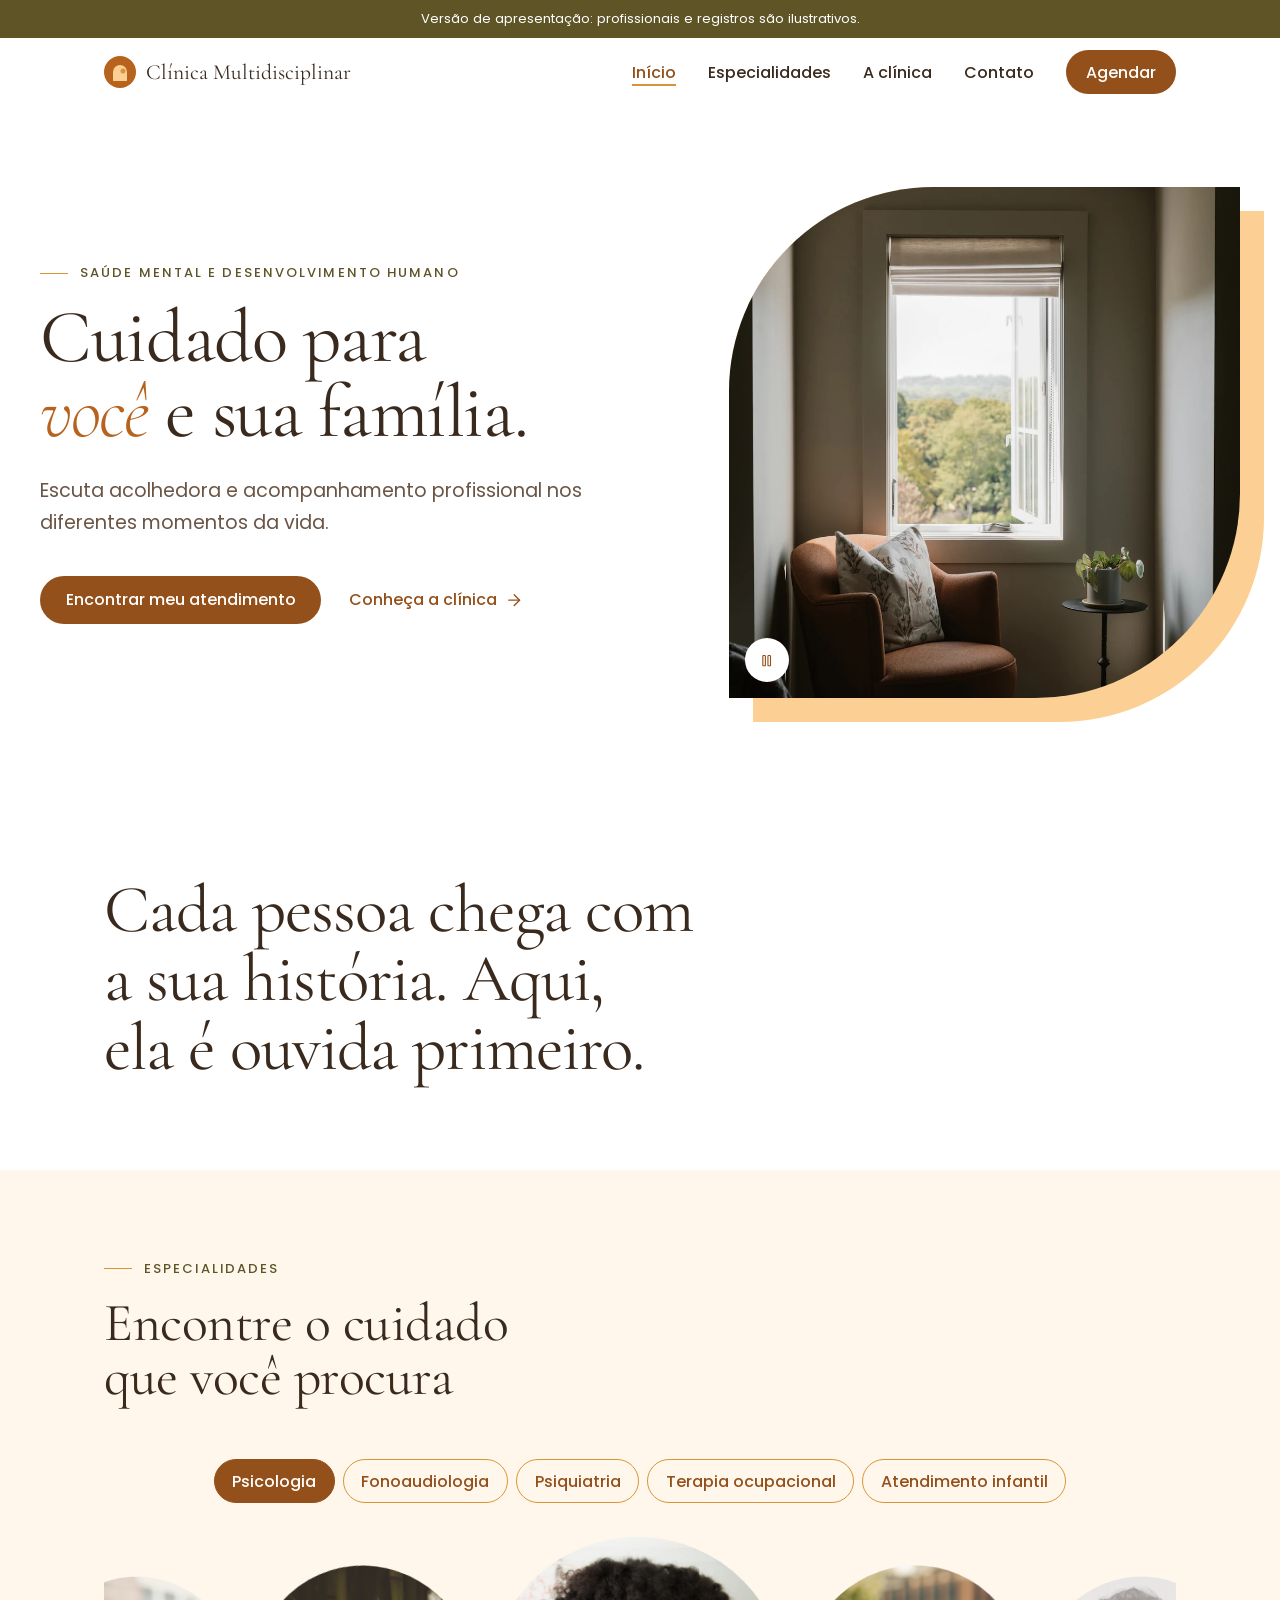
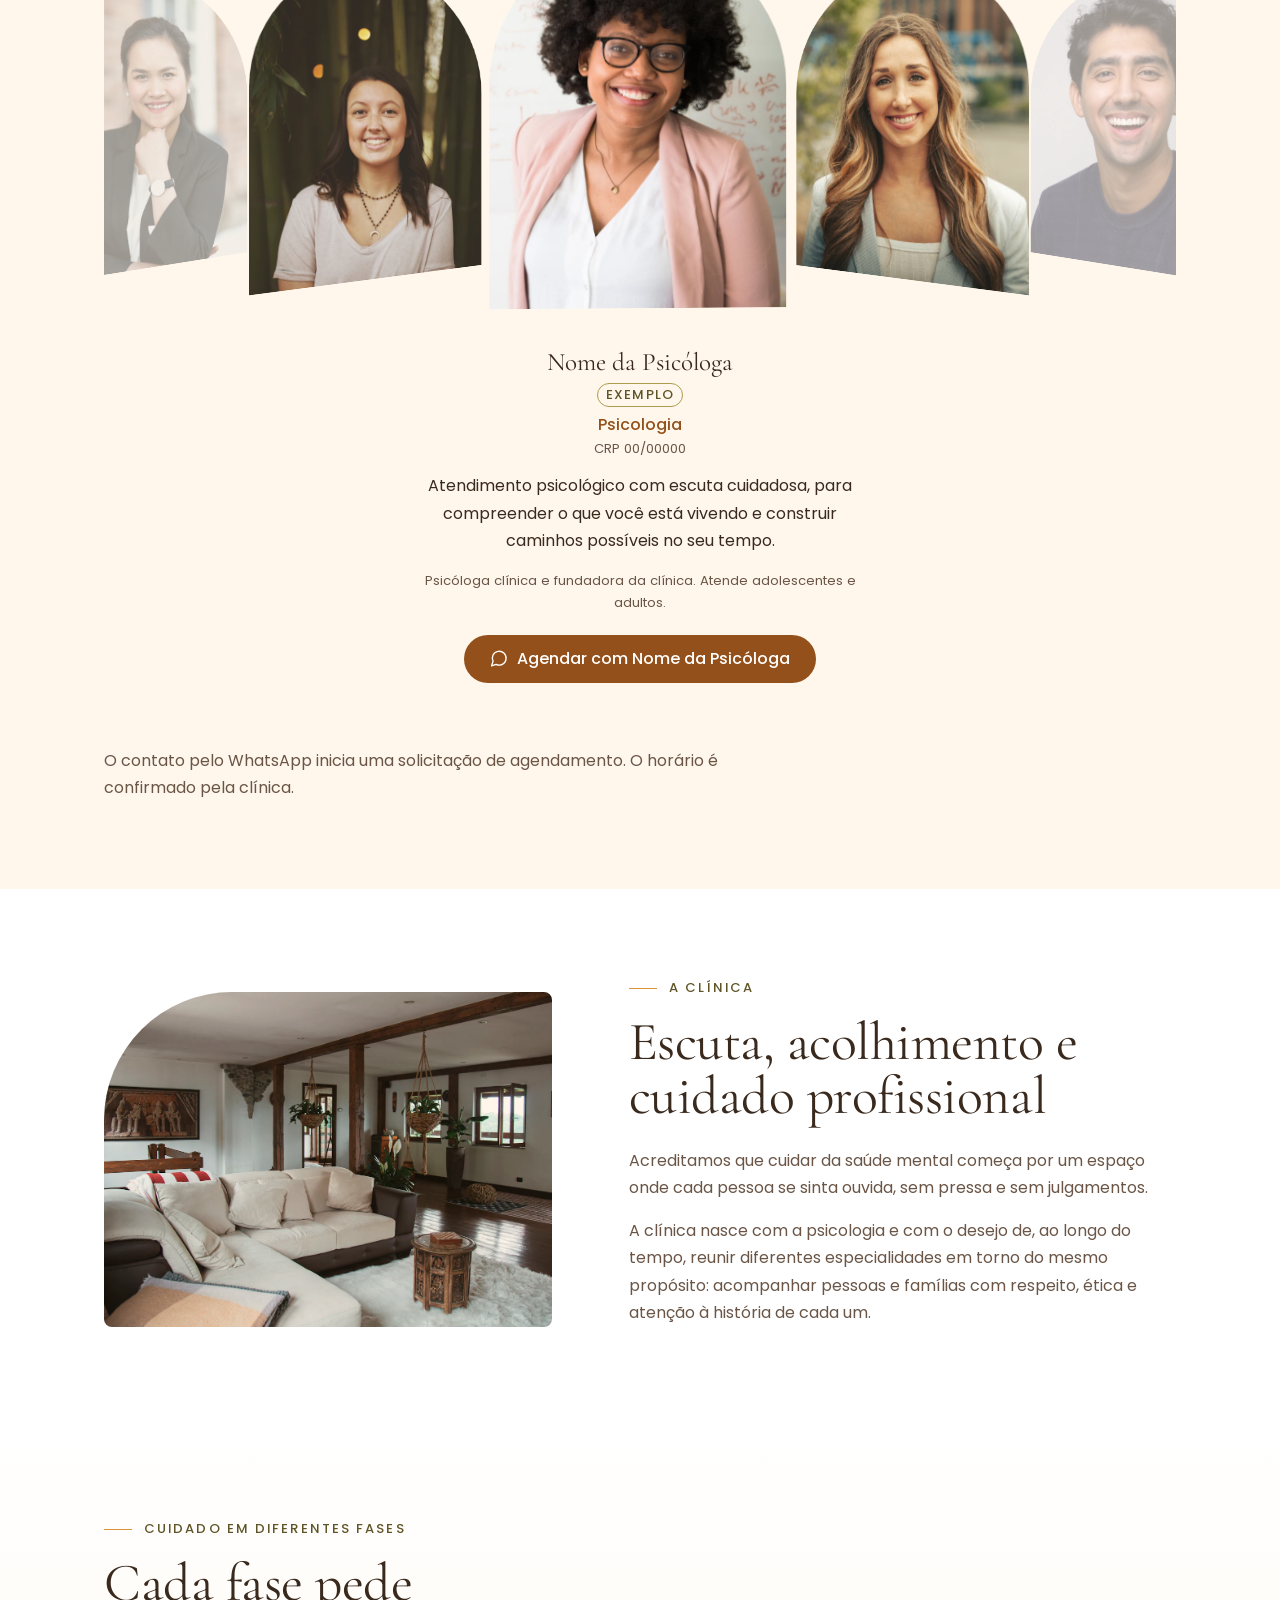
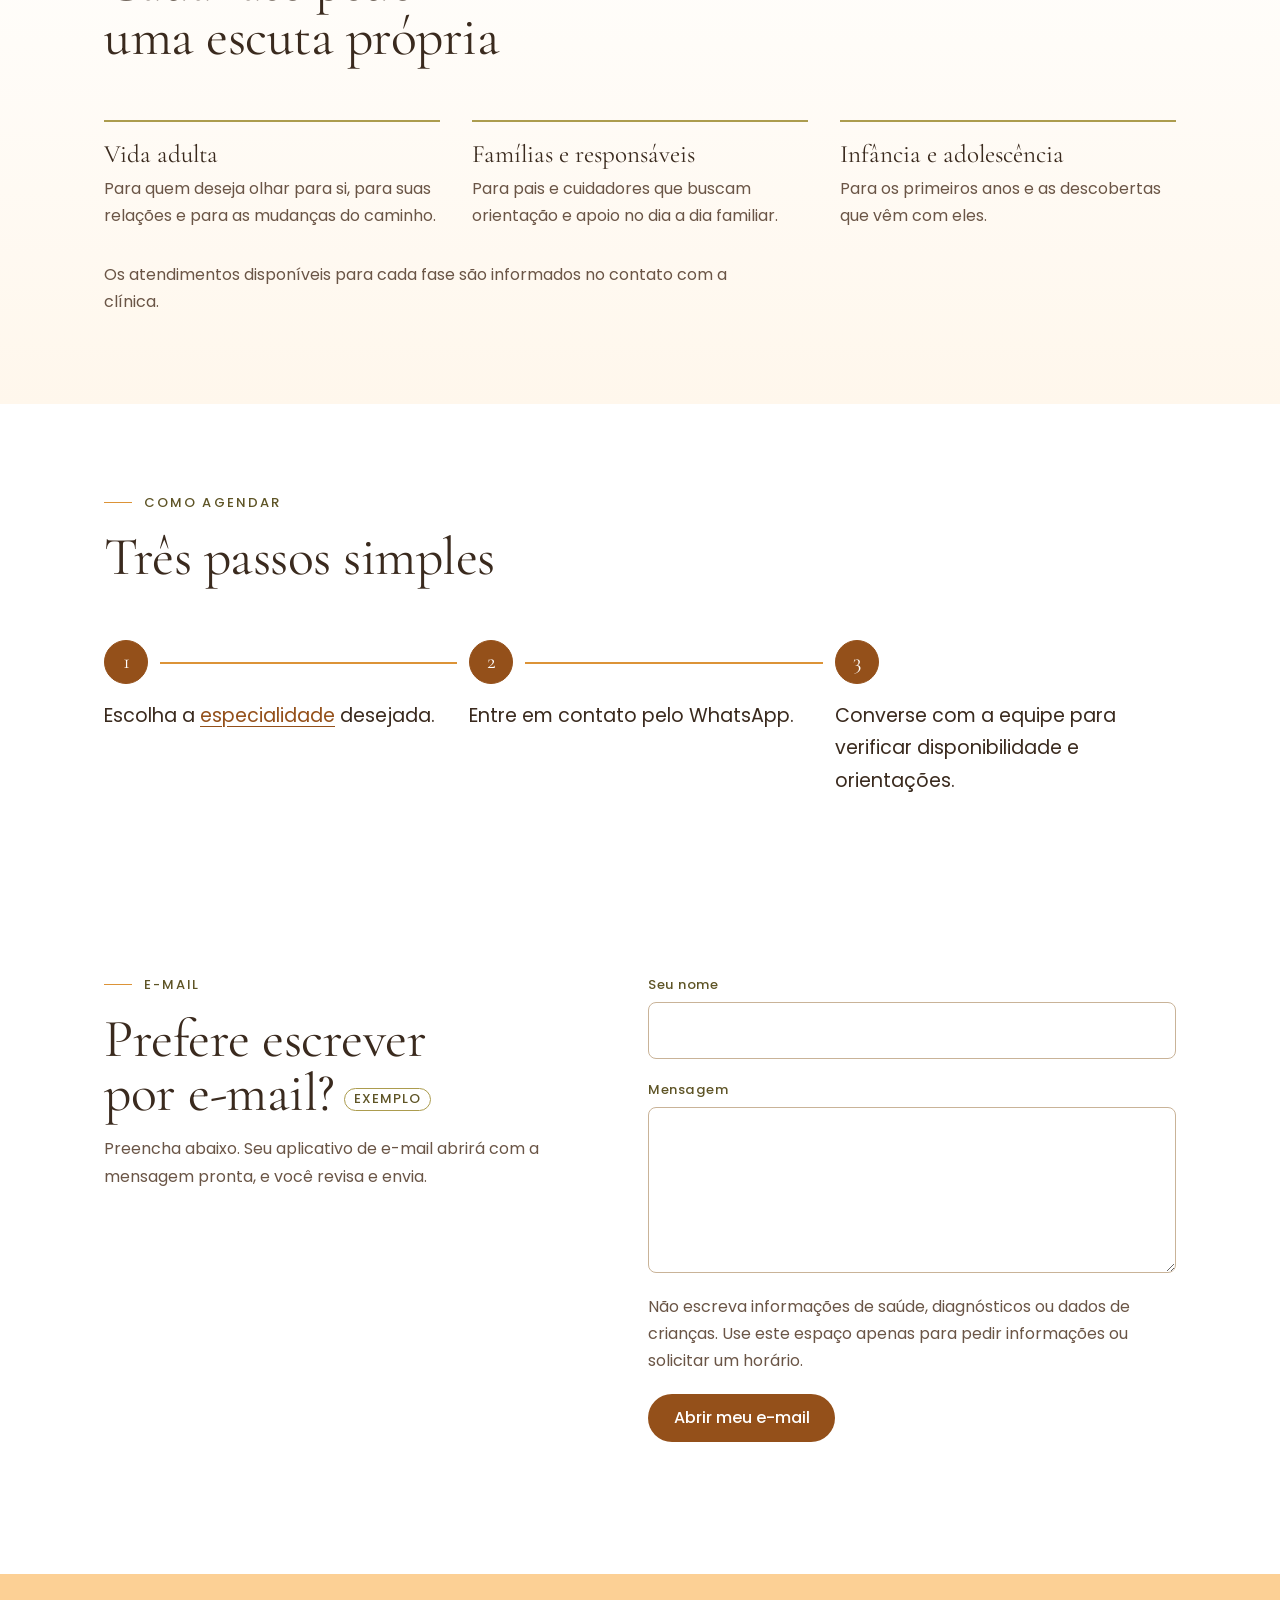
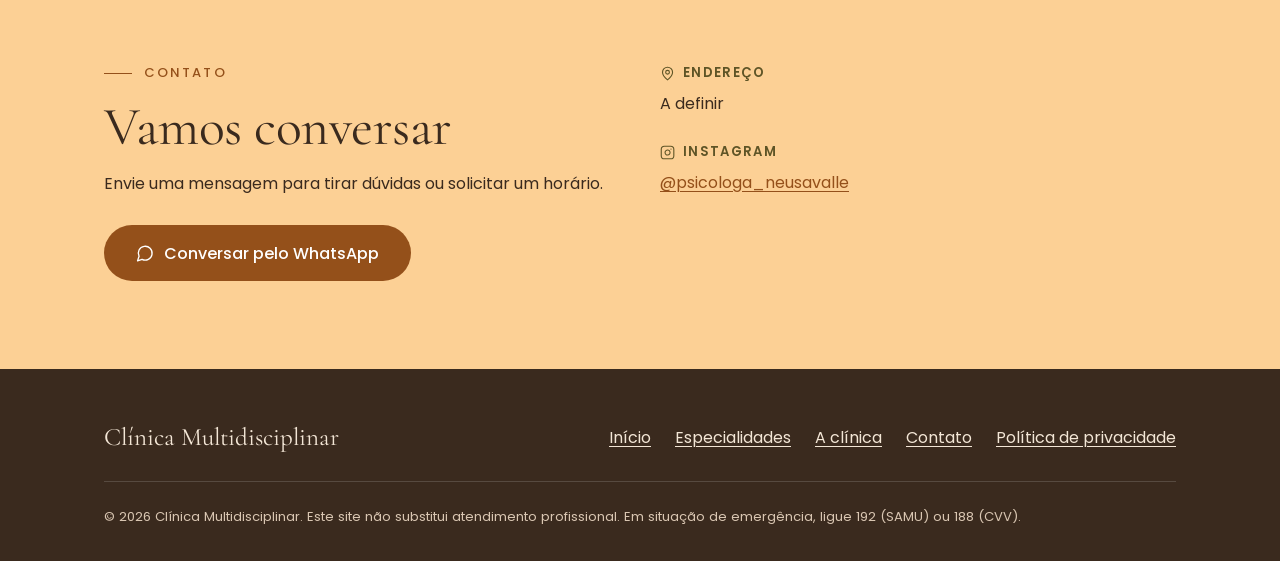
==== commit d6412477: "Titulos em Cormorant Garamond (mais proxima da Le Major); passos mais lentos Co-Authored-By: Claude " ====
--- a/index.html
+++ b/index.html
@@ -13,7 +13,7 @@
   <meta property="og:title" content="Clínica Multidisciplinar">
   <meta property="og:description" content="Escuta acolhedora e acompanhamento profissional em diferentes momentos da vida.">
   <link rel="icon" href="assets/icons/favicon.svg" type="image/svg+xml">
-  <link rel="preload" href="assets/fonts/fraunces-var.woff2" as="font" type="font/woff2" crossorigin>
+  <link rel="preload" href="assets/fonts/cormorant-garamond-latin-300-normal.woff2" as="font" type="font/woff2" crossorigin>
   <link rel="preload" href="assets/fonts/poppins-400.woff2" as="font" type="font/woff2" crossorigin>
   <link rel="stylesheet" href="style.css">
   <script src="dados.js" defer></script>
--- a/style.css
+++ b/style.css
@@ -1,6 +1,7 @@
 /* ===== Fontes (locais, licença OFL) ===== */
-@font-face { font-family: "Fraunces"; src: url("assets/fonts/fraunces-var.woff2") format("woff2"); font-weight: 300 700; font-style: normal; font-display: swap; }
-@font-face { font-family: "Fraunces"; src: url("assets/fonts/fraunces-var-italic.woff2") format("woff2"); font-weight: 300 700; font-style: italic; font-display: swap; }
+@font-face { font-family: "Cormorant Garamond"; src: url("assets/fonts/cormorant-garamond-latin-300-normal.woff2") format("woff2"); font-weight: 300; font-style: normal; font-display: swap; size-adjust: 112%; }
+@font-face { font-family: "Cormorant Garamond"; src: url("assets/fonts/cormorant-garamond-latin-400-normal.woff2") format("woff2"); font-weight: 400; font-style: normal; font-display: swap; size-adjust: 112%; }
+@font-face { font-family: "Cormorant Garamond"; src: url("assets/fonts/cormorant-garamond-latin-300-italic.woff2") format("woff2"); font-weight: 300; font-style: italic; font-display: swap; size-adjust: 112%; }
 @font-face { font-family: "Poppins"; src: url("assets/fonts/poppins-400.woff2") format("woff2"); font-weight: 400; font-display: swap; }
 @font-face { font-family: "Poppins"; src: url("assets/fonts/poppins-500.woff2") format("woff2"); font-weight: 500; font-display: swap; }
 @font-face { font-family: "Poppins"; src: url("assets/fonts/poppins-600.woff2") format("woff2"); font-weight: 600; font-display: swap; }
@@ -27,7 +28,7 @@
   --fundo-claro: #FFF7EC;
   --linha: #EBD9C2;
 
-  --fonte-titulo: "Fraunces", Georgia, "Times New Roman", serif;
+  --fonte-titulo: "Cormorant Garamond", Georgia, "Times New Roman", serif;
   --fonte-texto: "Poppins", system-ui, -apple-system, "Segoe UI", sans-serif;
 
   --largura: 72rem;
@@ -431,14 +432,14 @@
 }
 .js .fases__lista li.visivel::before { transform: none; }
 .js .passos__lista li .passos__num {
-  transition: background-color .5s ease calc(var(--atraso, 0s) + .5s), color .5s ease calc(var(--atraso, 0s) + .5s);
+  transition: background-color .9s ease calc(var(--atraso, 0s) + .3s), color .9s ease calc(var(--atraso, 0s) + .3s);
 }
 .js .passos__lista li.visivel .passos__num { background: var(--terracota-escuro); color: var(--branco); border-color: var(--terracota-escuro); }
 @media (min-width: 640px) {
   .passos__lista li { position: relative; }
   .js .passos__lista li:not(:last-child)::after {
     content: ""; position: absolute; top: 1.375rem; left: 3.5rem; right: -.75rem; height: 2px; background: var(--caramelo);
-    transform: scaleX(0); transform-origin: left;
+    transition: transform 1.4s cubic-bezier(.4, 0, .2, 1) calc(var(--atraso, 0s) + .9s);
     transition: transform .9s cubic-bezier(.2, .7, .2, 1) calc(var(--atraso, 0s) + .6s);
   }
   .js .passos__lista li.visivel:not(:last-child)::after { transform: none; }
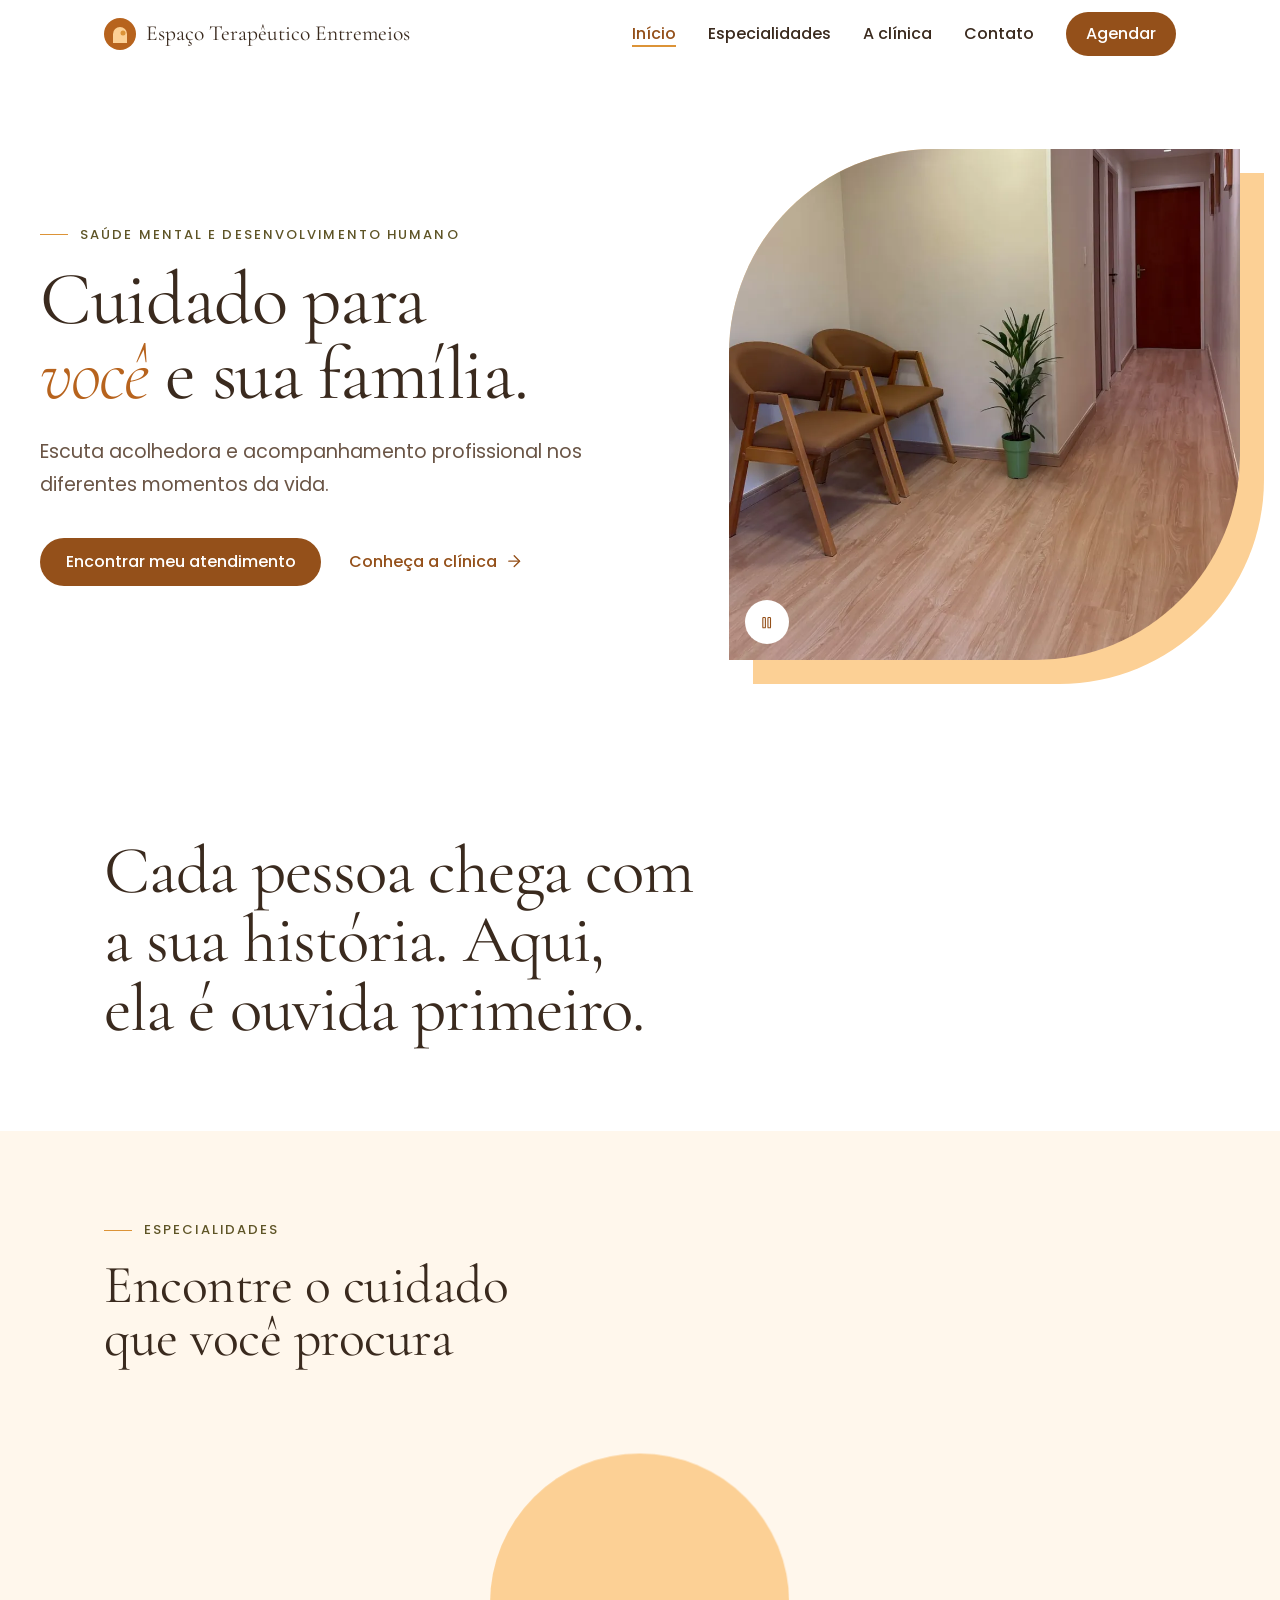
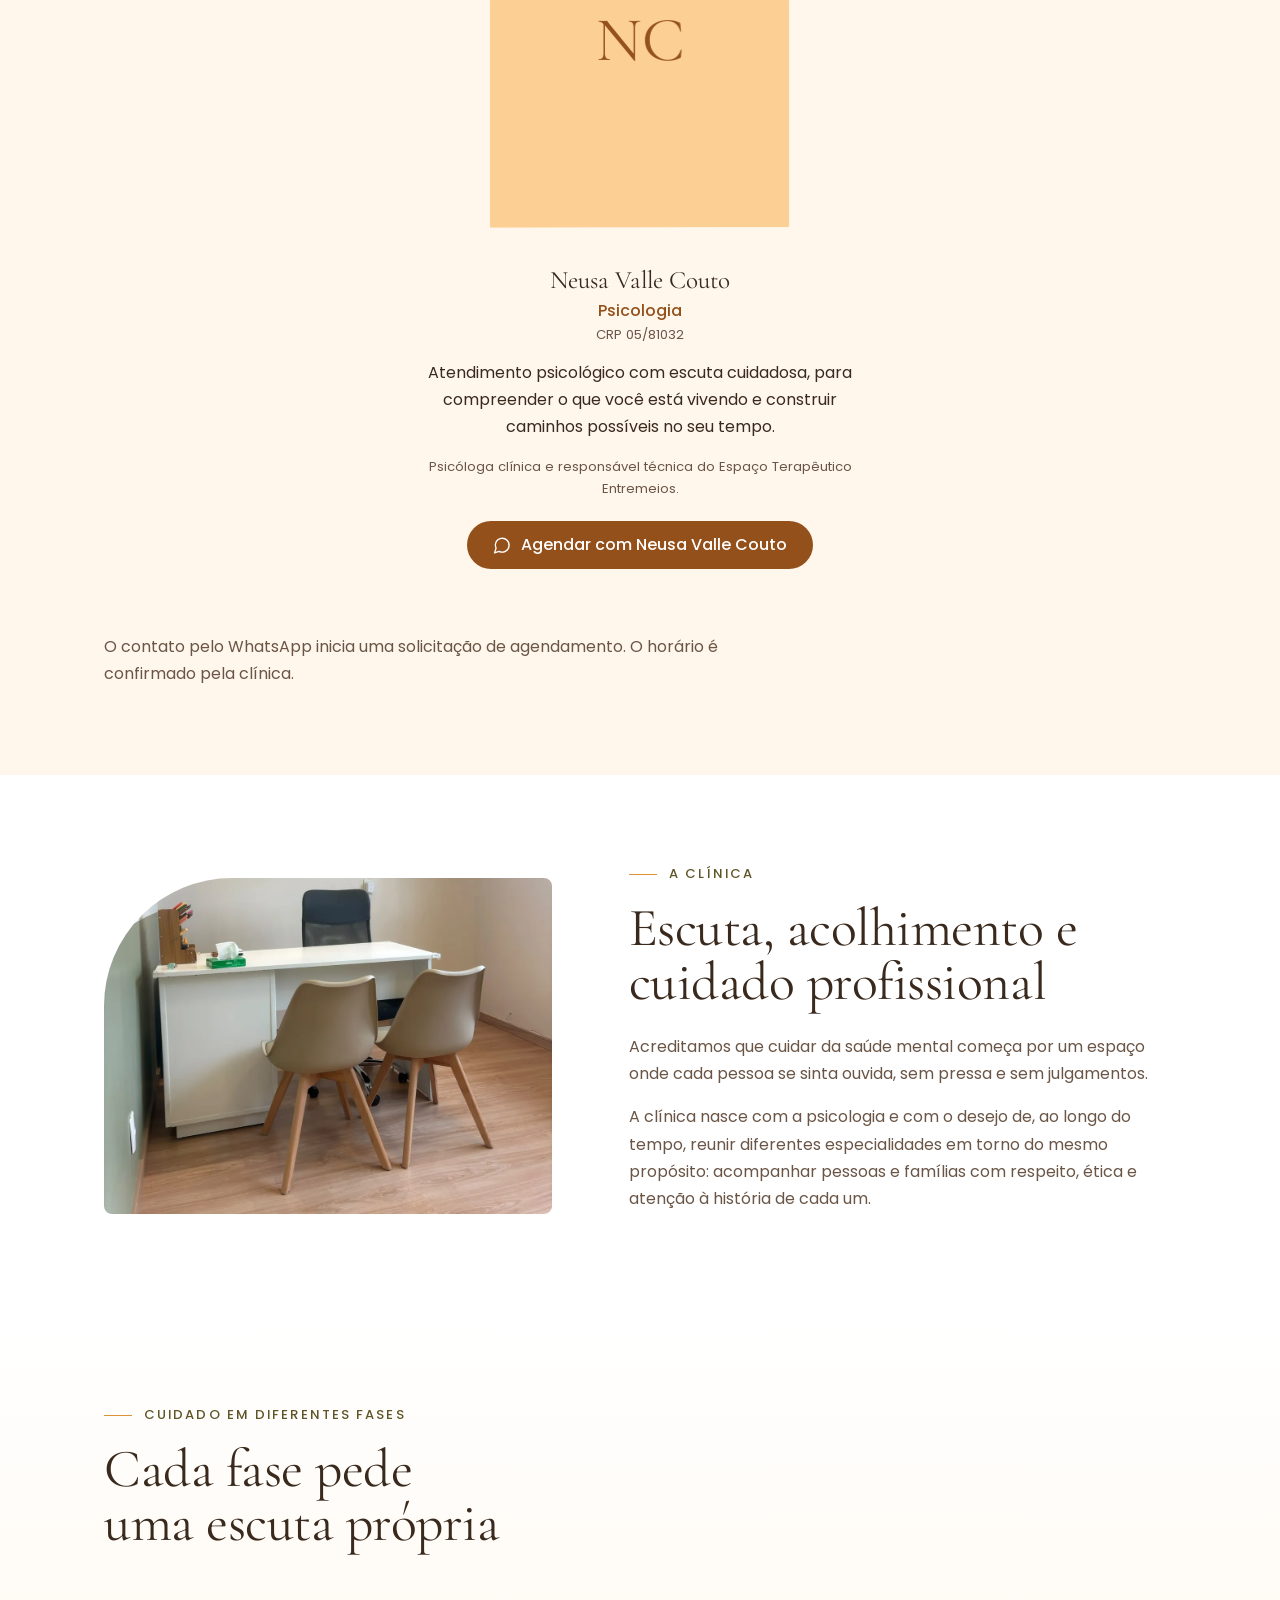
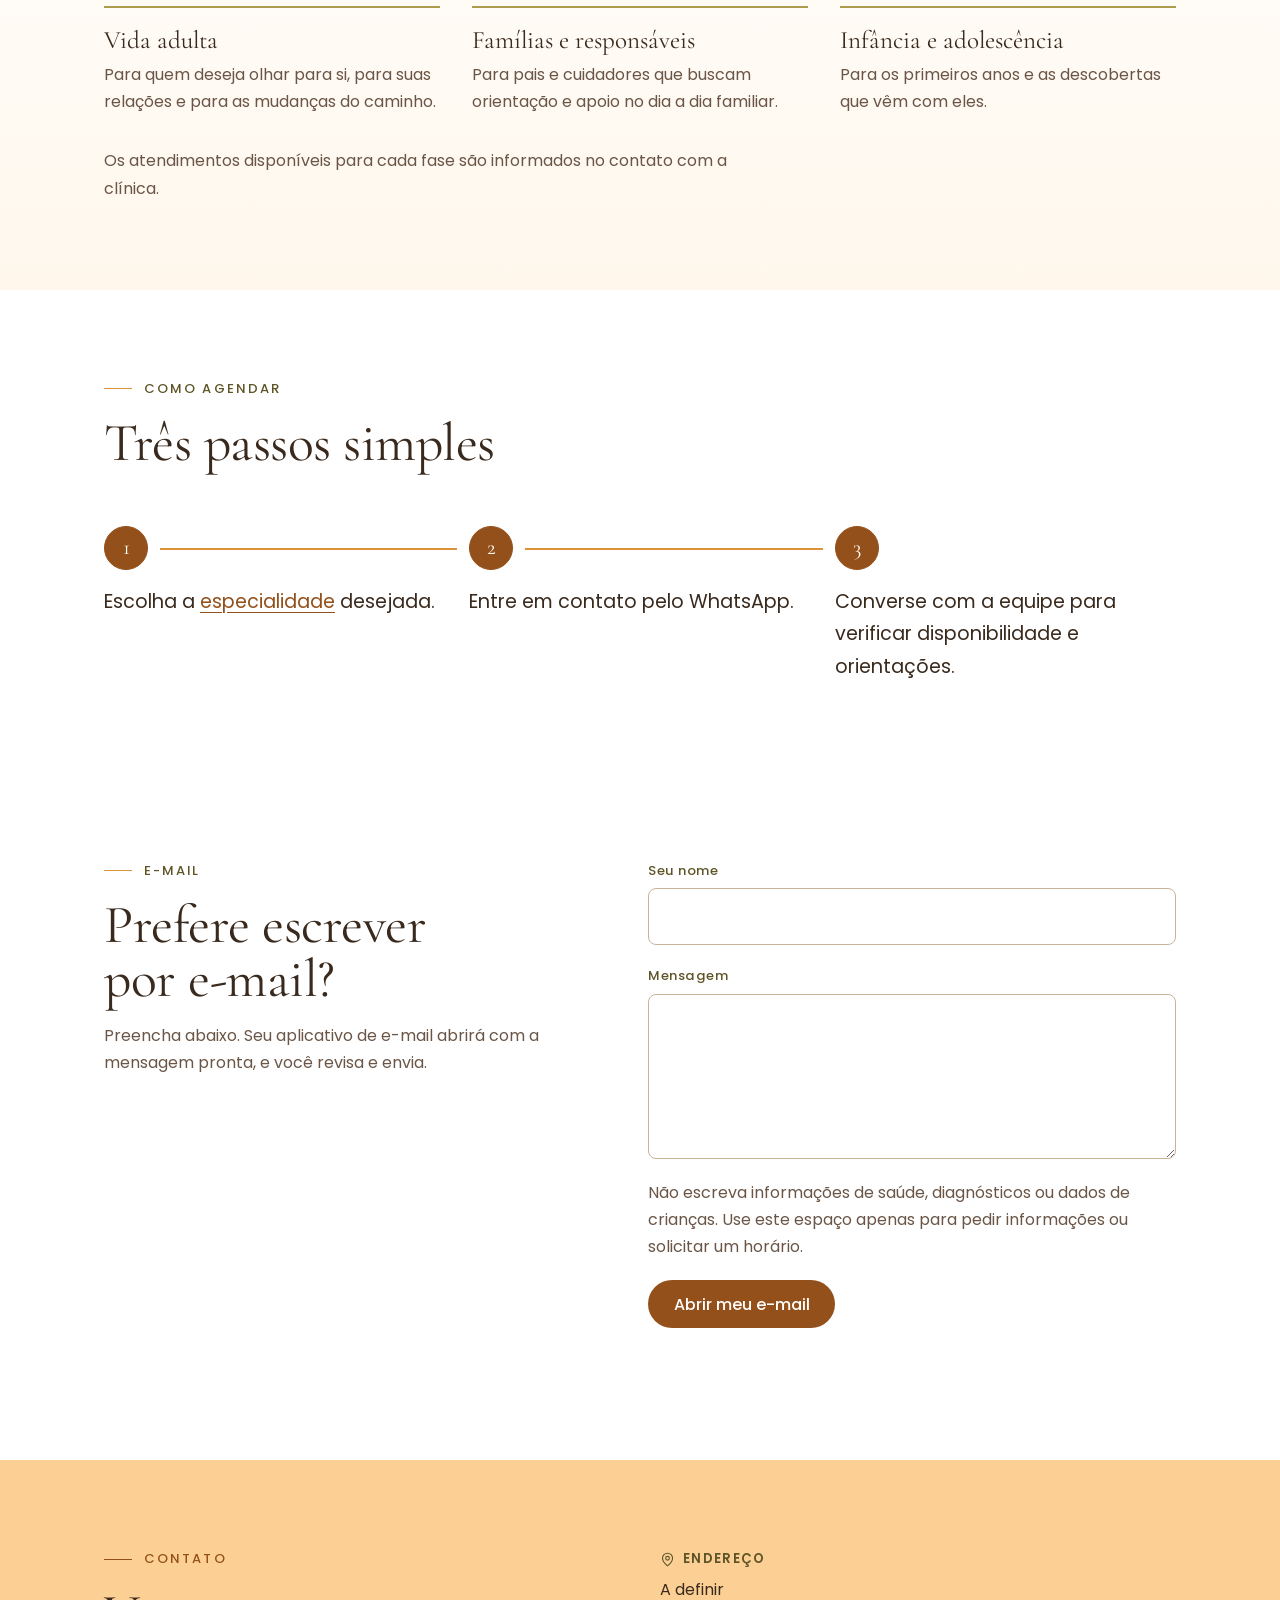
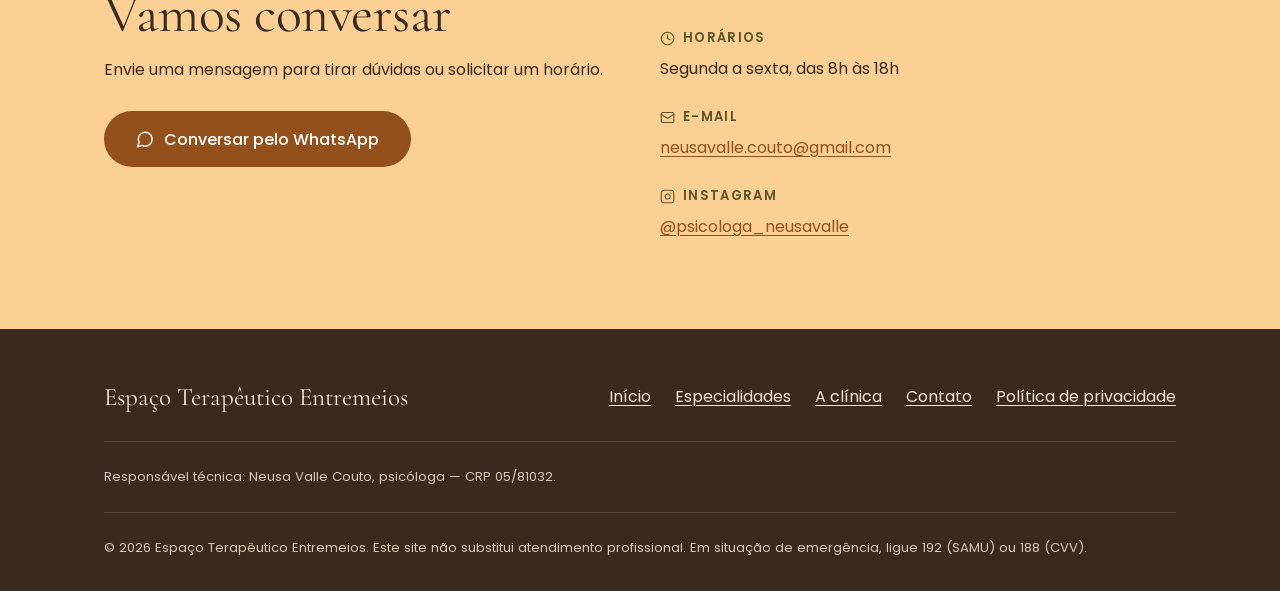
==== commit a58b5080: "Nome Espaço Terapêutico Entremeios, dados da Neusa e fotos do espaço - Nome oficial em index, privac" ====
--- a/index.html
+++ b/index.html
@@ -3,14 +3,13 @@
 <head>
   <meta charset="utf-8">
   <meta name="viewport" content="width=device-width, initial-scale=1">
-  <!-- PENDENTE: trocar "Clínica Multidisciplinar" pelo nome definitivo em todo o projeto -->
-  <title>Clínica Multidisciplinar — Psicologia e cuidado para você e sua família</title>
+  <title>Espaço Terapêutico Entremeios — Psicologia e cuidado para você e sua família</title>
   <meta name="description" content="Espaço de escuta acolhedora e acompanhamento profissional em saúde mental e desenvolvimento humano. Agende pelo WhatsApp.">
   <meta name="theme-color" content="#FFFFFF">
   <!-- PENDENTE: com o domínio definido, adicionar <link rel="canonical">, og:url e og:image (URLs absolutas) -->
   <meta property="og:type" content="website">
   <meta property="og:locale" content="pt_BR">
-  <meta property="og:title" content="Clínica Multidisciplinar">
+  <meta property="og:title" content="Espaço Terapêutico Entremeios">
   <meta property="og:description" content="Escuta acolhedora e acompanhamento profissional em diferentes momentos da vida.">
   <link rel="icon" href="assets/icons/favicon.svg" type="image/svg+xml">
   <link rel="preload" href="assets/fonts/cormorant-garamond-latin-300-normal.woff2" as="font" type="font/woff2" crossorigin>
@@ -25,9 +24,9 @@
   <header class="cabecalho">
     <div class="cabecalho__interno">
       <!-- PENDENTE: logotipo definitivo -->
-      <a class="marca" href="#inicio" aria-label="Clínica Multidisciplinar — início">
+      <a class="marca" href="#inicio" aria-label="Espaço Terapêutico Entremeios — início">
         <img src="assets/icons/favicon.svg" alt="" width="32" height="32">
-        <span>Clínica Multidisciplinar</span>
+        <span>Espaço Terapêutico Entremeios</span>
       </a>
 
       <button class="botao-menu" id="botao-menu" type="button" aria-expanded="false" aria-controls="menu" aria-label="Abrir menu">
@@ -60,13 +59,13 @@
           </a>
         </div>
       </div>
-      <!-- PENDENTE: fotos de exemplo (Unsplash). Trocar por fotos autorizadas da clínica; para mais fotos, copie um <img>. A primeira aparece sem JavaScript. -->
+      <!-- Fotos do espaço enviadas pela cliente. Para mais fotos, copie um <img> (WebP 1000×1000). A primeira aparece sem JavaScript. -->
       <div class="hero__visual">
         <div class="hero__fotos" id="hero-fotos">
-          <img class="ativa" src="assets/images/hero/hero-1.webp" alt="Poltrona ao lado de uma janela aberta, com vista para as árvores" width="1000" height="1000" fetchpriority="high">
-          <img src="assets/images/hero/hero-2.webp" alt="Corredor claro com quadros de flores, luz quente e um canto com poltrona" width="1000" height="1000" loading="lazy" aria-hidden="true">
-          <img src="assets/images/hero/hero-3.webp" alt="Poltrona laranja em uma sala ampla, com janelas e vista da cidade" width="1000" height="1000" loading="lazy" aria-hidden="true">
-          <img src="assets/images/hero/hero-4.webp" alt="Luz dourada de fim de tarde em um ambiente acolhedor, com uma planta" width="1000" height="1000" loading="lazy" aria-hidden="true">
+          <img class="ativa" src="assets/images/hero/hero-1.webp" alt="Sala de espera com poltronas de madeira e couro caramelo, uma planta e o corredor dos consultórios" width="1000" height="1000" fetchpriority="high">
+          <img src="assets/images/hero/hero-2.webp" alt="Poltrona branca em um canto com paredes terracota, em uma das salas de atendimento" width="1000" height="1000" loading="lazy" aria-hidden="true">
+          <img src="assets/images/hero/hero-3.webp" alt="Brinquedoteca com estante de jogos e livros, tapete colorido e parede verde" width="1000" height="1000" loading="lazy" aria-hidden="true">
+          <img src="assets/images/hero/hero-4.webp" alt="Consultório com mesa branca, cadeiras claras e parede verde-oliva" width="1000" height="1000" loading="lazy" aria-hidden="true">
         </div>
         <button class="hero__pausa" id="hero-pausa" type="button" aria-pressed="false" aria-label="Pausar a troca de fotos" hidden>
           <svg class="icone ico-pausa" aria-hidden="true"><use href="assets/icons/icones.svg#i-pausa"></use></svg>
@@ -98,8 +97,7 @@
 
     <section class="secao clinica" id="clinica" aria-labelledby="titulo-clinica">
       <figure class="clinica__imagem revelar">
-        <!-- PENDENTE: foto de exemplo (Unsplash). Trocar por foto autorizada do espaço da clínica. -->
-        <img src="assets/images/clinica.webp" alt="Sala ampla e iluminada, com sofá claro, plantas suspensas e vigas de madeira" width="1100" height="825" loading="lazy">
+        <img src="assets/images/clinica.webp" alt="Consultório com mesa branca, duas cadeiras para o paciente e ar-condicionado" width="1100" height="825" loading="lazy">
       </figure>
       <div class="clinica__texto revelar">
         <p class="sobretitulo">A clínica</p>
@@ -179,7 +177,7 @@
 
   <footer class="rodape">
     <div class="rodape__interno">
-      <p class="rodape__nome">Clínica Multidisciplinar</p>
+      <p class="rodape__nome">Espaço Terapêutico Entremeios</p>
       <nav aria-label="Rodapé">
         <ul>
           <li><a href="#inicio">Início</a></li>
@@ -189,8 +187,8 @@
           <li><a href="privacy.html">Política de privacidade</a></li>
         </ul>
       </nav>
-      <!-- PENDENTE: nome da psicóloga responsável e CRP, quando confirmados -->
-      <p class="rodape__legal">© <span id="ano">2026</span> Clínica Multidisciplinar. Este site não substitui atendimento profissional. Em situação de emergência, ligue 192&nbsp;(SAMU) ou 188&nbsp;(CVV).</p>
+      <p class="rodape__legal">Responsável técnica: Neusa Valle Couto, psicóloga — CRP 05/81032.</p>
+      <p class="rodape__legal">© <span id="ano">2026</span> Espaço Terapêutico Entremeios. Este site não substitui atendimento profissional. Em situação de emergência, ligue 192&nbsp;(SAMU) ou 188&nbsp;(CVV).</p>
     </div>
   </footer>
 </body>
